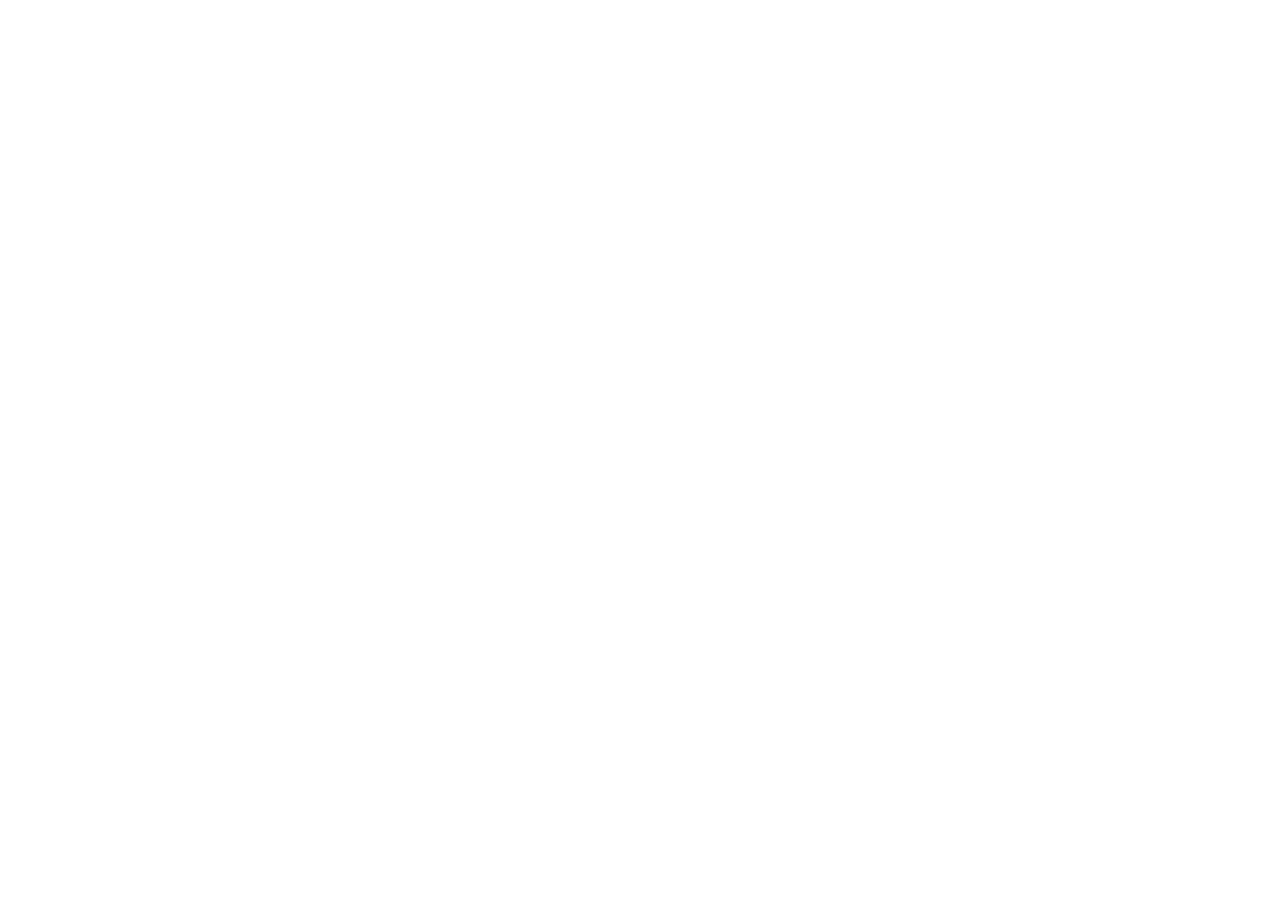
==== index.html @ 824dae37 "- update new site" ====
<!doctype html><html lang="en"><head><meta charset="UTF-8"><meta http-equiv="X-UA-Compatible" content="IE=edge"><meta name="viewport" content="width=device-width,initial-scale=1"><title>Hitesh Shingala</title><script defer="defer" src="/portfolio/static/js/main.892ee321.js"></script><link href="/portfolio/static/css/main.67452698.css" rel="stylesheet"></head><body><div id="root"></div></body></html>
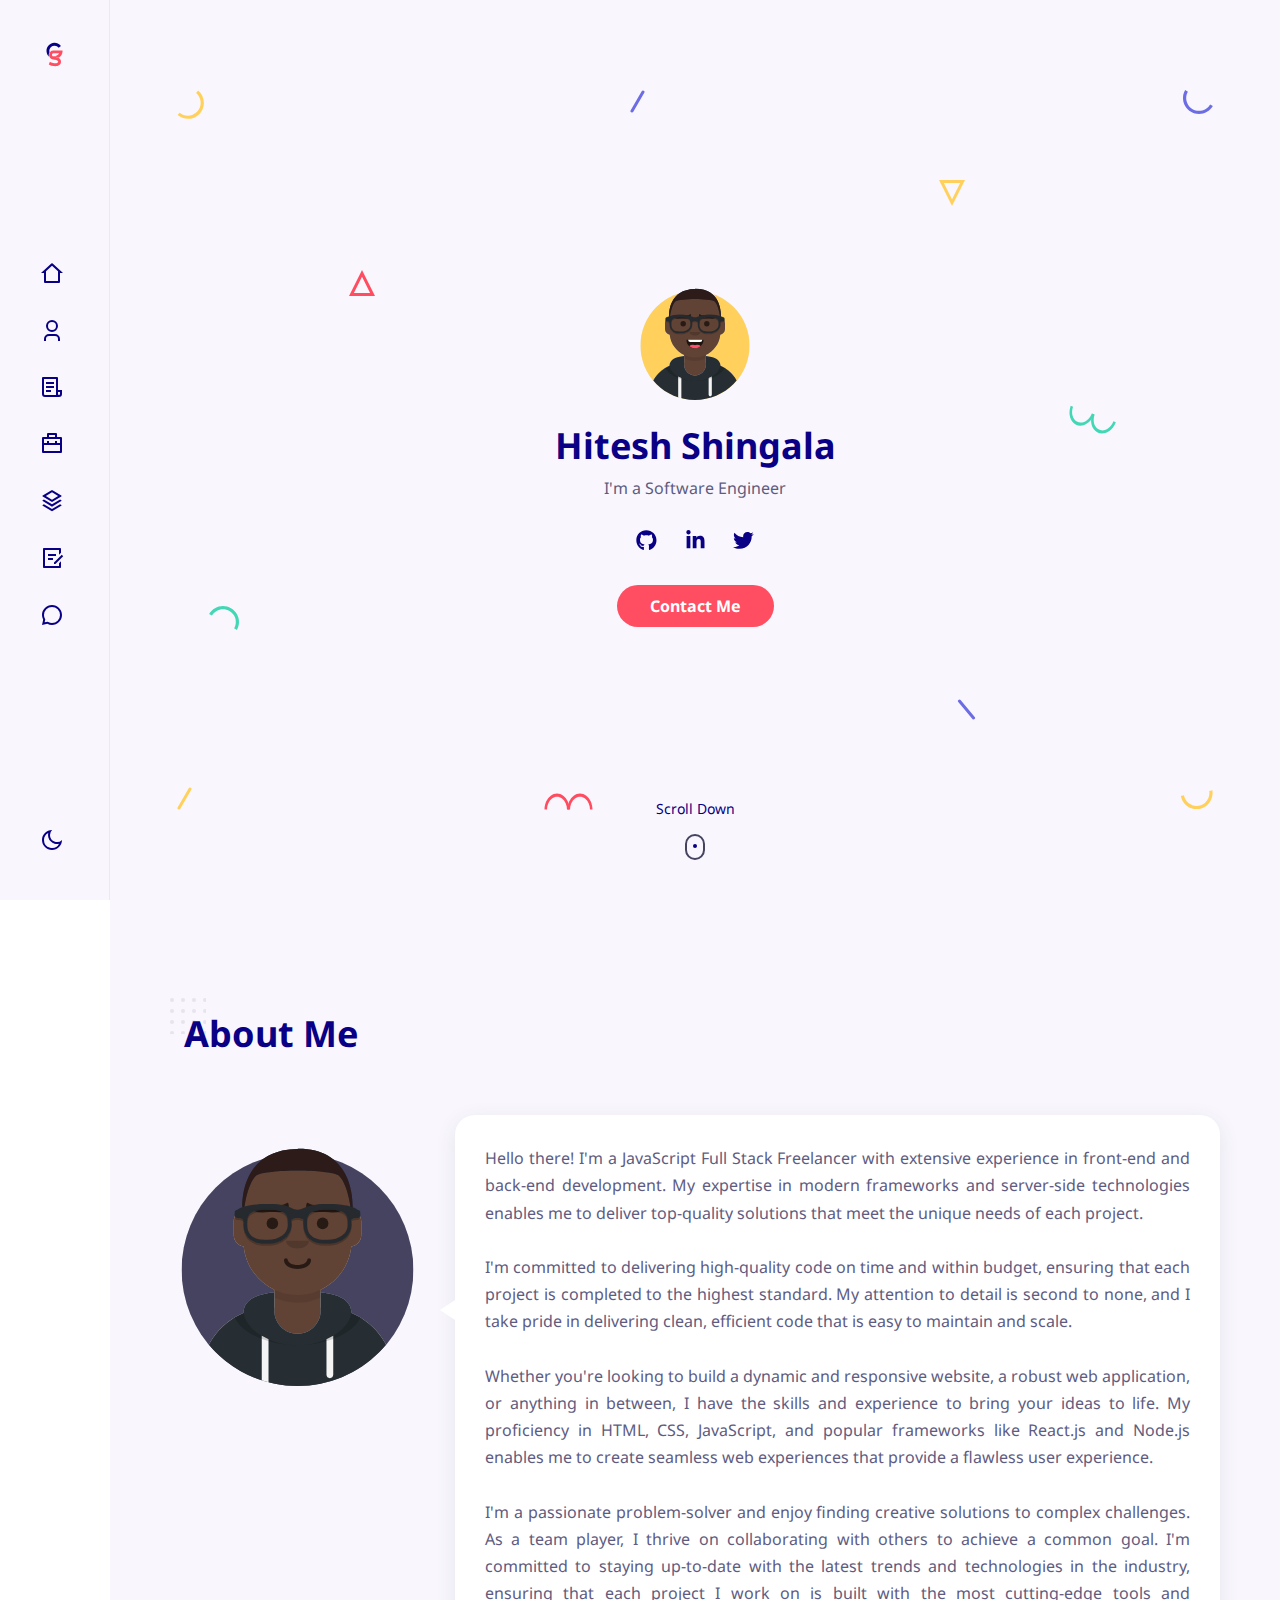
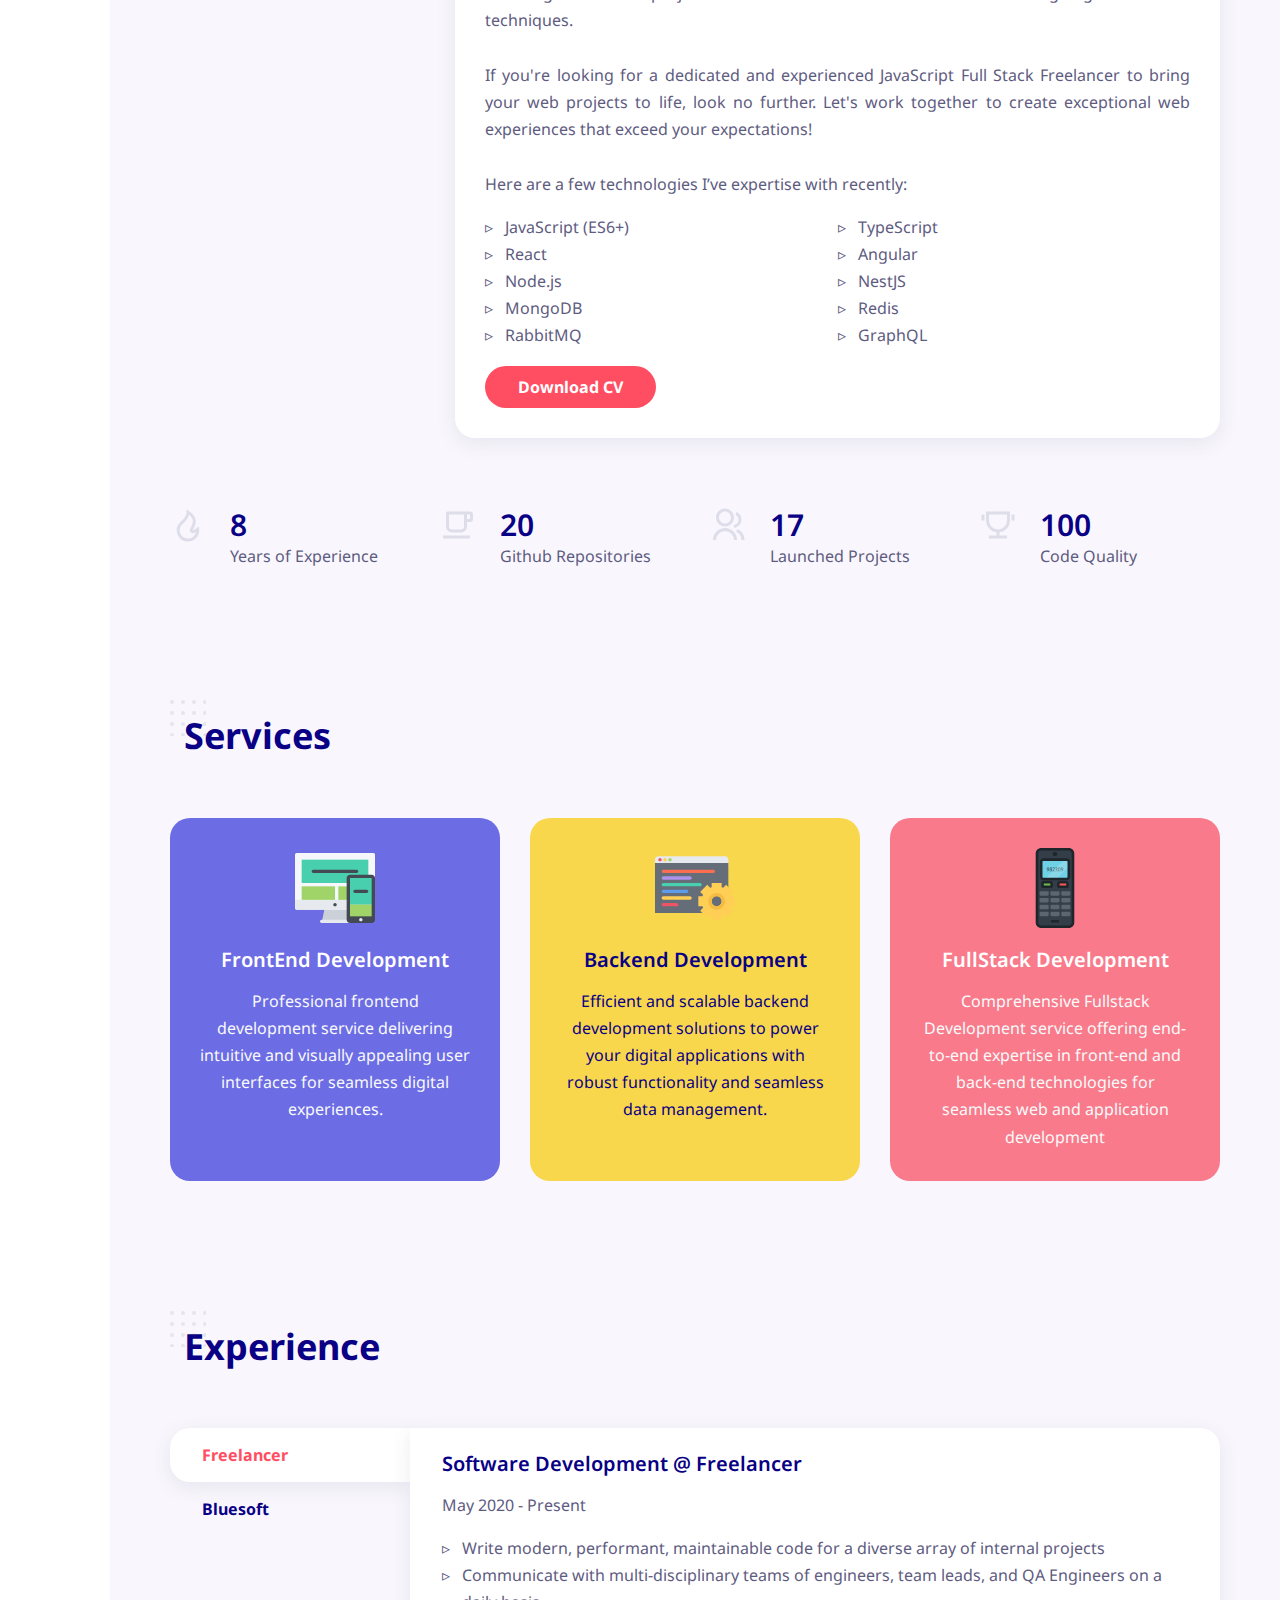
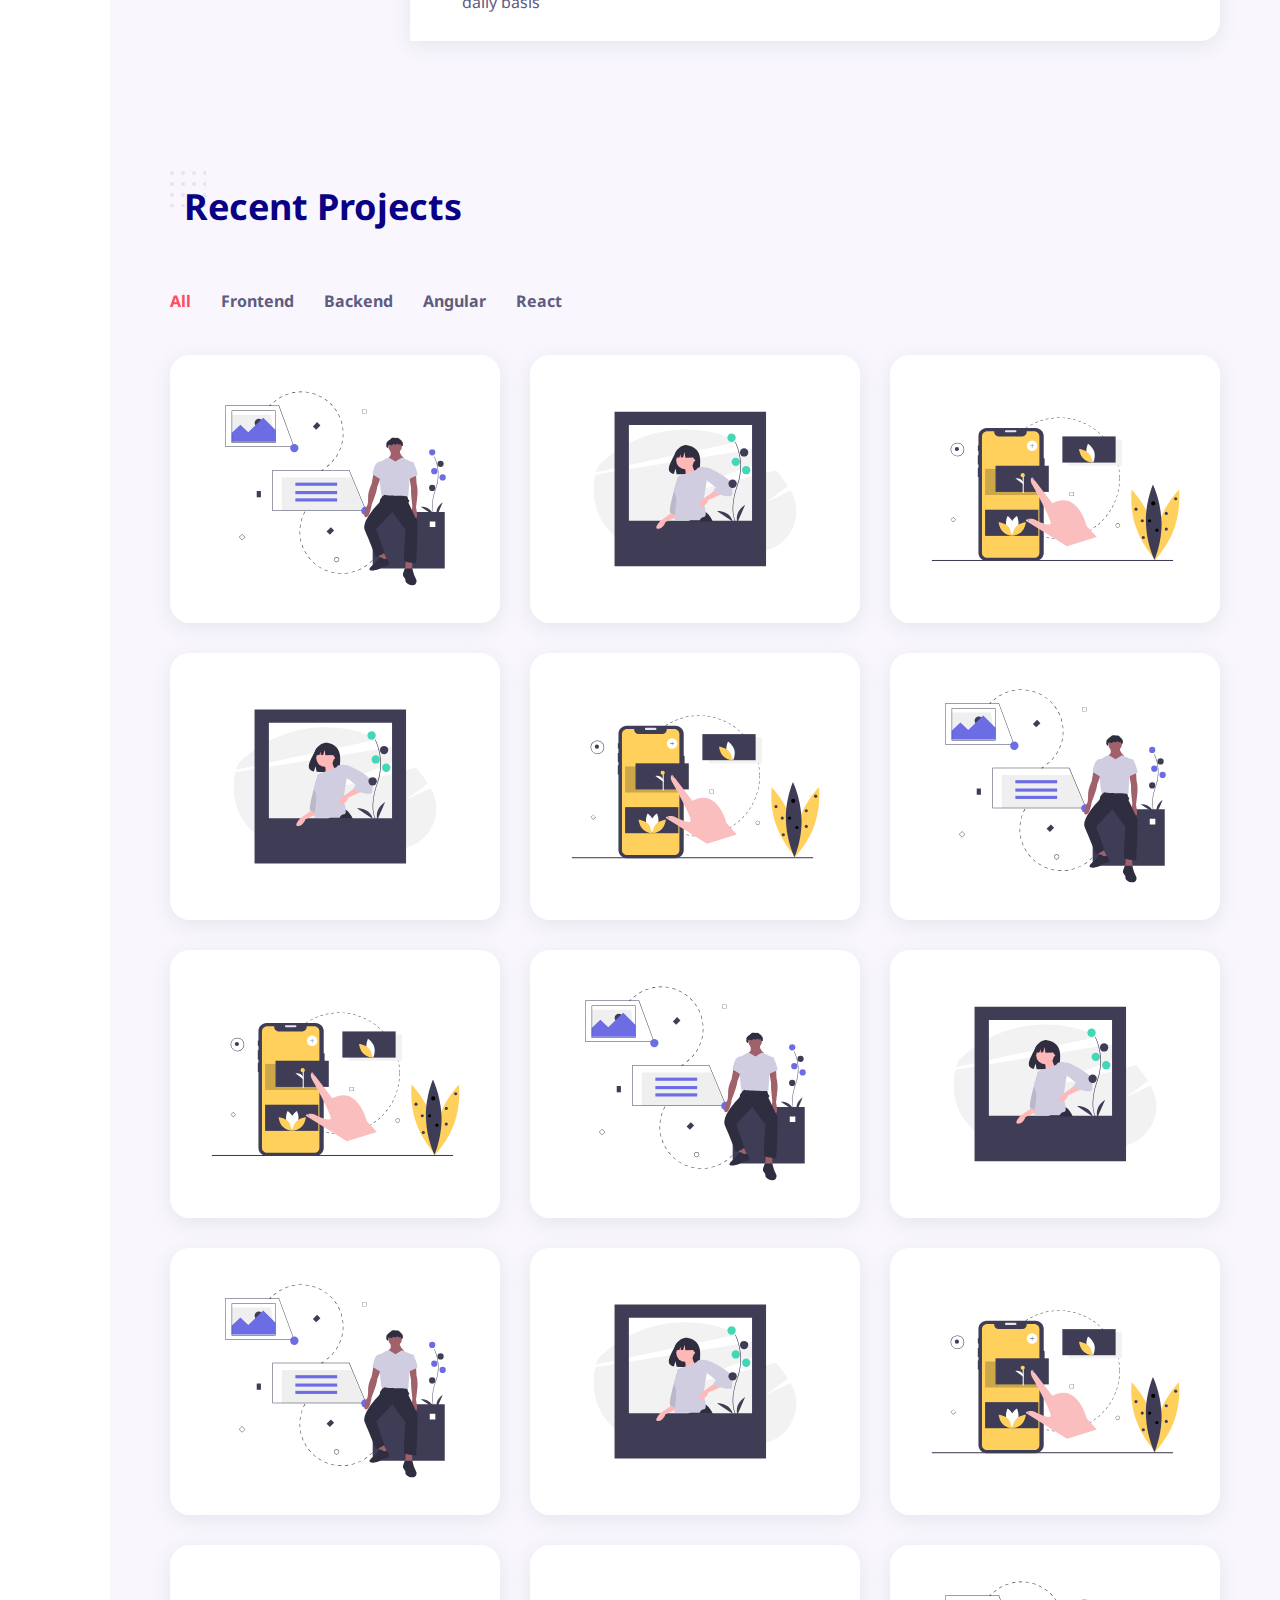
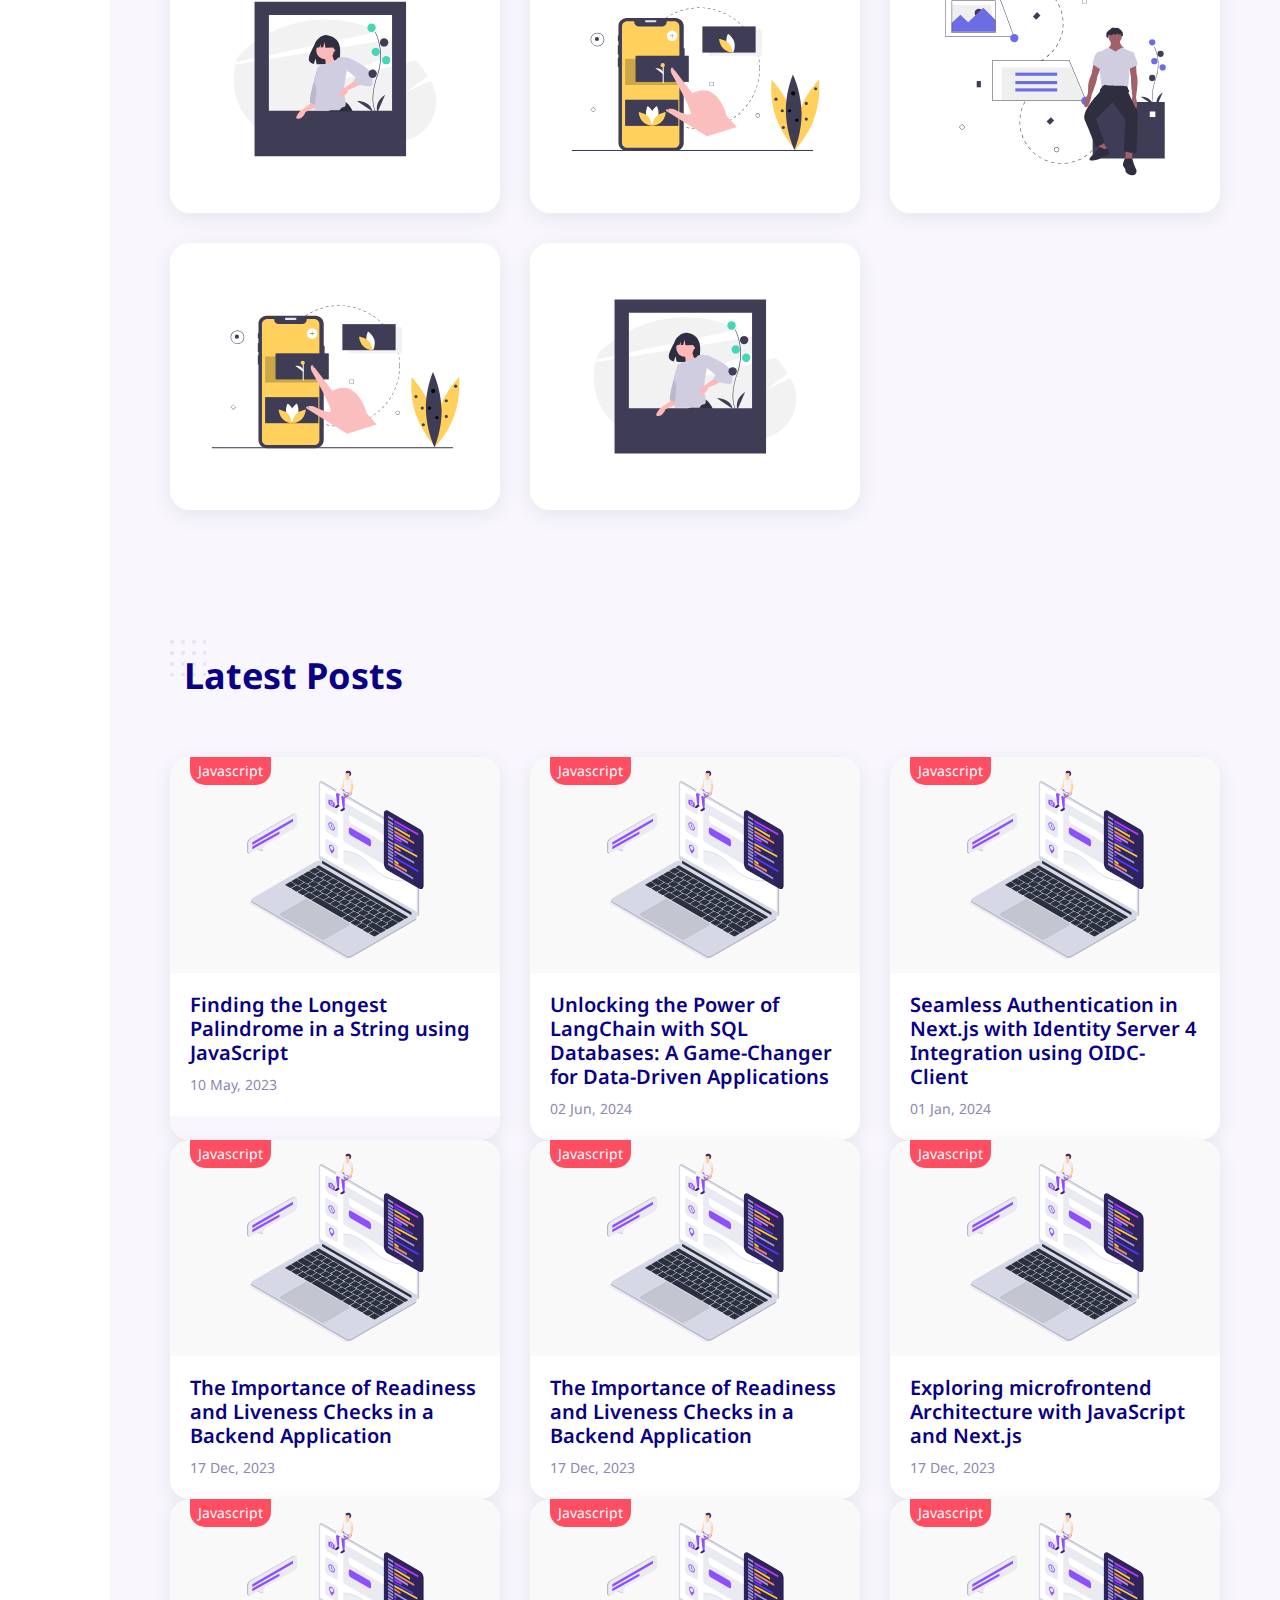
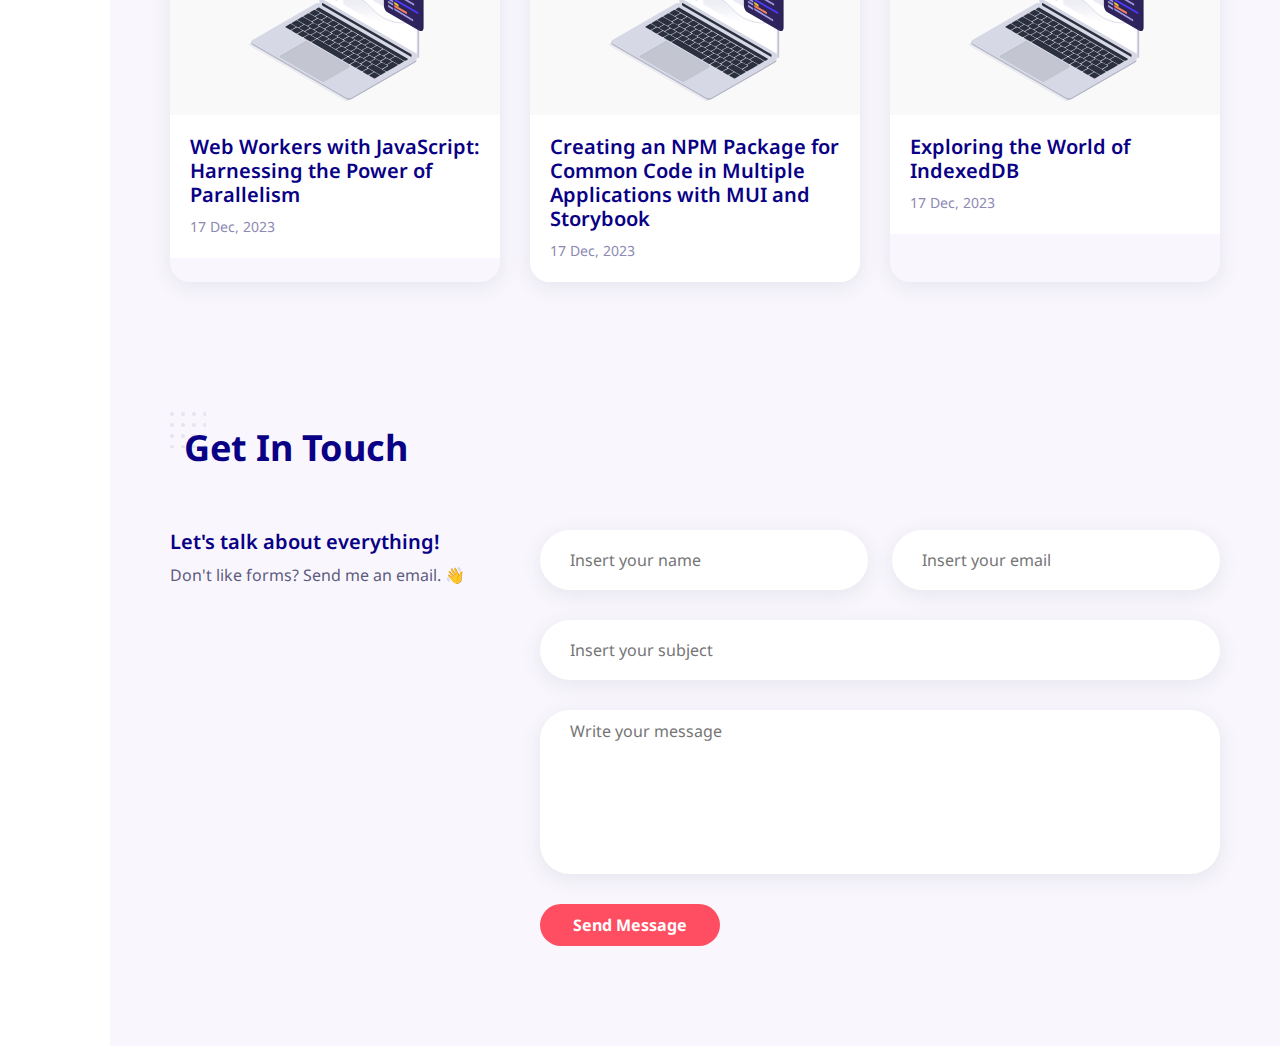
==== commit 4ca0a5ed: "add sitemap.xml and new SVG assets; update index.html for improved structure" ====
--- a/index.html
+++ b/index.html
@@ -1 +1 @@
-<!doctype html><html lang="en"><head><meta charset="UTF-8"><meta http-equiv="X-UA-Compatible" content="IE=edge"><meta name="viewport" content="width=device-width,initial-scale=1"><title>Hitesh Shingala</title><script defer="defer" src="/portfolio/static/js/main.892ee321.js"></script><link href="/portfolio/static/css/main.67452698.css" rel="stylesheet"></head><body><div id="root"></div></body></html>+<!doctype html><html lang="en"><head><meta charset="UTF-8"><meta http-equiv="X-UA-Compatible" content="IE=edge"><meta name="viewport" content="width=device-width,initial-scale=1"><title>Hitesh Shingala</title><script defer="defer" src="/static/js/main.b3c05857.js"></script><link href="/static/css/main.0a3047c3.css" rel="stylesheet"></head><body><div id="root"></div></body></html>--- a/static/css/main.0a3047c3.css
+++ b/static/css/main.0a3047c3.css
@@ -0,0 +1,2 @@
+@import url(https://fonts.googleapis.com/css2?family=Noto+Sans:wght@200;300;400;500;600;700;800;900&display=swap);:root{--first-color:#ff4d61;--title-color:#090085;--text-color:#5e5c7f;--body-color:#f9f7fd;--container-color:#fff;--border-color:rgba(0,0,0,.05);--body-font:"Noto Sans",san-serif;--h1-font-size:2.25rem;--h2-font-size:1.5rem;--h3-font-size:1.25rem;--normal-font-size:1rem;--small-font-size:0.875rem;--smaller-font-size:0.813rem;--font-medium:500;--font-semibold:600;--font-bold:700;--shadow:0px 5px 20px 0px rgba(69,67,96,.1);--border-radius:20px}[data-theme=dark]{--first-color:#ff4d61;--title-color:#a7aeb9;--text-color:#fff;--body-color:#202020;--container-color:#383838;--shadow:0px 5px 20px 0px rgba(0,0,0,.2);--border-color:rgba(167,174,185,.1)}@media screen and (max-width:1024px){:root{--h1-font-size:1.75rem;--h2-font-size:1.25rem;--h3-font-size:1rem;--normal-font-size:0.9rem;--small-font-size:0.813rem;--smaller-font-size:0.75rem}}*{box-sizing:border-box;margin:0;padding:0}html{scroll-behavior:smooth}body,button,input,textarea{font-family:Noto Sans,san-serif;font-family:var(--body-font);font-size:1rem;font-size:var(--normal-font-size)}body{line-height:1.7}main{background-color:#f9f7fd;background-color:var(--body-color);color:#5e5c7f;color:var(--text-color)}h1,h2,h3{color:#090085;color:var(--title-color);font-weight:600;font-weight:var(--font-semibold);line-height:1.2}ul{list-style:none}a{text-decoration:none}button{border:none;cursor:pointer;outline:none}img{height:auto;max-width:100%;vertical-align:middle}.container{margin:0 auto;max-width:1080px;padding-left:15px;padding-right:15px}.grid{display:grid}.section{padding-bottom:2rem;padding-top:7rem}.section__title{font-size:2.25rem;font-size:var(--h1-font-size);font-weight:700;font-weight:var(--font-bold);margin-bottom:3.75rem;margin-left:.875rem;position:relative}.section__title:before{background:url(/static/media/dots-bg.aa8289c51cd678b8cd47.svg)}.section__title:before,[data-theme=dark] .section__title:before{content:"";height:2.25rem;left:-.875rem;position:absolute;top:-.875rem;width:2.25rem}[data-theme=dark] .section__title:before{background:url(/static/media/dots-bg-dark.3a79e4a2778386f14af1.svg)}.btn{background-color:#ff4d61;background-color:var(--first-color);border:1px solid transparent;border-radius:1.875rem;box-shadow:0 0 1px transparent;color:#fff;display:inline-block;font-weight:700;font-weight:var(--font-bold);line-height:1;padding:.75rem 2rem}@-webkit-keyframes button-push{50%{-webkit-transform:scale(.8);transform:scale(.8)}to{-webkit-transform:scale(1);transform:scale(1)}}@keyframes button-push{50%{-webkit-transform:scale(.8);transform:scale(.8)}to{-webkit-transform:scale(1);transform:scale(1)}}.btn:hover{-webkit-animation:button-push .3s linear 1;animation:button-push .3s linear 1}.main{margin-left:110px}@media screen and (max-width:1024px){.main{margin-left:0}}aside{background-color:var(--body-color);border-right:1px solid var(--border-color);justify-content:space-between;left:0;min-height:100vh;padding:2.5rem;position:fixed;top:0;transition:.3s;width:110px;z-index:11}.nav__list,aside{display:flex;flex-direction:column}.nav__list{row-gap:1rem}.nav__link{color:var(--title-color);font-size:1.5rem;font-weight:var(--font-bold);transition:.3s}.nav__link:hover{color:#ffd15c}.footer__button{background-color:initial}.copyright{color:var(--title-color);font-size:var(--small-font-size);-webkit-transform:rotate(-180deg);transform:rotate(-180deg);-webkit-writing-mode:vertical-rl;writing-mode:vertical-rl}.nav__toggle{align-items:center;background-color:var(--body-color);border:2px solid var(--border-color);cursor:pointer;display:flex;font-size:1rem;height:40px;justify-content:center;left:1.875rem;position:fixed;top:1.25rem;transition:.3s;width:40px;z-index:1}[data-theme=dark] .nav__toggle{border:1px solid var(--title-color)}[data-theme=dark] .nav__toggle>svg{color:var(--title-color)}@media screen and (max-width:1024px){.aside{left:-110px}.nav__toggle{display:flex}.nav__toggle-open{left:140px}.show-menu{left:0}}.home{align-items:center;display:flex;justify-content:center;min-height:100vh;position:relative}.intro{max-width:540px;text-align:center;z-index:10}.home__img{margin-bottom:1.5rem}.home__name{font-size:var(--h1-font-size);font-weight:var(--font-bold);margin-bottom:.5rem}.home__socials{-webkit-column-gap:1.75rem;column-gap:1.75rem;display:flex;justify-content:center;margin:1.5rem 0}.home__social-link{color:var(--title-color);font-size:1.3rem;transition:.3s}.home__social-link:hover{color:#ffd15c}.scroll__down{bottom:2.5rem;left:0;position:absolute;width:100%}.home__scroll-name{color:var(--title-color);font-size:var(--small-font-size)}.mouse{border:2px solid #454360;border-radius:1rem;display:block;height:1.6rem;margin:.75rem auto auto;position:relative;width:1.25rem}@-webkit-keyframes ani-mouse{0%{top:29%}15%{top:50%}50%{top:50%}to{top:29%}}@keyframes ani-mouse{0%{top:29%}15%{top:50%}50%{top:50%}to{top:29%}}.wheel{-webkit-animation:ani-mouse 2s linear infinite;animation:ani-mouse 2s linear infinite;background-color:var(--title-color);border-radius:100%;height:.25rem;left:50%;top:.5rem;-webkit-transform:translateX(-50%);transform:translateX(-50%);width:.25rem}.shapes,.wheel{position:absolute}.shapes{height:100%;left:0;top:0;width:100%}.shape{position:absolute}.s1{left:2%;top:10%}.s2{left:18%;top:30%}.s3{bottom:30%;left:5%}.s4{bottom:10%;left:2%}.s5{left:44%;top:10%}.s6{bottom:10%;left:36%}.s7{right:25%;top:20%}.s8{bottom:20%;right:24%}.s9{right:2%;top:10%}.s10{right:11%;top:45%}.s11{bottom:10%;right:2%}.about__container{grid-template-columns:3fr 9fr}.about__container,.about__data{-webkit-column-gap:1.875rem;column-gap:1.875rem}.about__data{align-items:flex-start;background-color:var(--container-color);border-radius:var(--border-radius);box-shadow:var(--shadow);grid-template-columns:repeat(1,1fr);padding:1.875rem;position:relative}.about__data:before{border-bottom:10px solid transparent;border-right:15px solid var(--container-color);border-top:10px solid transparent;content:"";height:0;left:-.93rem;position:absolute;top:20%;width:0}.about__description{margin-bottom:1rem;text-align:justify}.about__list{display:grid;grid-template-columns:repeat(2,1fr);margin-bottom:1rem}.about__list li{padding-left:20px;position:relative}.about__list li:before{content:"▹";left:0;position:absolute}.about__skills{row-gap:1.25rem}.skills__titles{display:flex;justify-content:space-between;margin-bottom:1rem}.skills__name{font-size:var(--normal-font-size);font-weight:var(--font-medium)}.skills__number{line-height:1.2}.skills__bar,.skills__percentage{border-radius:.25rem;height:7px}.skills__bar{background-color:#f1f1f1}.skills__percentage{display:block}.development{background-color:#ffd15c;width:90%}.ui__design{background-color:#ff4c60;width:80%}.photography{background-color:#6c6cff;width:60%}.about__boxes{-webkit-column-gap:1.875rem;column-gap:1.875rem;grid-template-columns:repeat(4,1fr);margin-top:4.35rem}.about__box{-webkit-column-gap:1.5rem;column-gap:1.5rem;display:flex}.about__icon{color:#dedeea;font-size:var(--h1-font-size)}.about__title{font-size:1.875rem}@media screen and (max-width:1024px){.about__container{grid-template-columns:720px;justify-content:center;row-gap:1.875rem}.about__data:before{border-bottom:10px solid var(--container-color);border-left:10px solid transparent;border-right:10px solid transparent;left:49%;top:-20px}.about__img{justify-self:center}.about__box{align-items:center;flex-direction:column;row-gap:.5rem;text-align:center}}@media screen and (max-width:768px){.about__container{grid-template-columns:350px}.about__data:before{left:47%}.about__data{grid-template-columns:1fr;row-gap:1.875rem}.about__boxes{grid-template-columns:repeat(2,150px);justify-content:center;row-gap:1.5rem}}@media screen and (max-width:576px){.about__container{grid-template-columns:320px}}@media screen and (max-width:350px){.about__boxes,.about__container{grid-template-columns:1fr}.about__boxes{align-items:center}}.services__container{-webkit-column-gap:1.875rem;column-gap:1.875rem;grid-template-columns:repeat(3,1fr)}.services__card{background-color:var(--container-color);border-radius:var(--border-radius);padding:1.875rem;text-align:center;transition:all .3s ease-in-out}.services__card:hover{-webkit-transform:translateY(-10px);transform:translateY(-10px)}.services__card:first-child{background-color:#6c6ce5;box-shadow:0 5px 20px 0 rgb(108,108,229/50%)}.services__card:nth-child(2){background-color:#f9d74c;box-shadow:0 5px 20px 0 rgb(249,215,76/50%)}.services__card:nth-child(3){background-color:#f97b8b;box-shadow:0 5px 20px 0 rgb(249,123,139/50%)}.services__img{margin-bottom:1.25rem}.services__title{color:#fff;font-size:var(--h3-font-size);margin-bottom:1rem}.services__description{color:#f8f9fa}.services__card:nth-child(2) .services__description,.services__card:nth-child(2) .services__title{color:var(--title-color)}[data-theme=dark] .services__card:nth-child(2) .services__description,[data-theme=dark] .services__card:nth-child(2) .services__title{color:var(--body-color)}@media screen and (max-width:1024px){.services__container{grid-template-columns:repeat(2,330px);justify-content:center;row-gap:1.875rem}}@media screen and (max-width:768px){.services__container{grid-template-columns:310px;justify-content:center;row-gap:1.875rem}}@media screen and (max-width:350px){.services__container{grid-template-columns:1fr}}.tabs{display:flex;height:100%;position:relative}.tab__list{width:15rem}.tab__panel{background-color:var(--container-color);border-radius:var(--border-radius);box-shadow:var(--shadow);display:none;flex:1 1;padding:1.5rem 2rem}.tab__panel.is-active{display:block}.tab__panel-list li{padding-left:20px;position:relative}.tab__panel-list li:before{content:"▹";left:0;position:absolute}.button{background:none;color:var(--title-color);cursor:pointer;display:inline-block;font-family:inherit;font-size:var(--normal-font-size);font-weight:var(--font-bold);padding:1rem 2rem;text-align:left;width:100%}.tab:first-child .button{border-top-left-radius:var(--border-radius)}.tab:last-child .button{border-bottom-left-radius:var(--border-radius)}.button:focus,.button:hover{color:var(--first-color);outline:0}.tab.is-active .button{background-color:var(--container-color);border-bottom-left-radius:var(--border-radius);border-top-left-radius:var(--border-radius);box-shadow:var(--shadow);color:var(--first-color)}.tab__panel:first-of-type.is-active,.tab__panel:last-child.is-active{border-bottom-left-radius:0;border-top-left-radius:0}@media screen and (max-width:768px){.resume__container{margin:0 auto;max-width:350px}.tabs{flex-wrap:wrap}.tab__list{margin-bottom:1.25rem;width:100vw}.tab__panel:first-of-type.is-active,.tab__panel:last-child.is-active{border-bottom-left-radius:var(--border-radius);border-top-left-radius:var(--border-radius)}.tab.is-active .button{border-bottom-right-radius:var(--border-radius);border-top-right-radius:var(--border-radius)}}.tab__panel-title{color:var(--title-color);font-size:var(--h3-font-size);margin-bottom:1rem}[data-theme=dark] .tab__panel-title{color:#fff}.tab__panel-subtitle{font-size:var(--normal-font-size);margin-bottom:1rem}[data-theme=dark] .tab__panel-subtitle{color:#f8f9fa}.portfolio__filters{align-items:center;-webkit-column-gap:1.875rem;column-gap:1.875rem;display:flex;flex-wrap:wrap;margin-bottom:2.5rem}.portfolio__item{cursor:pointer;font-weight:var(--font-bold);transition:.3s}.portfolio__item-active,.portfolio__item:hover{color:var(--first-color)}.portfolio__container{gap:1.875rem;grid-template-columns:repeat(3,1fr)}.portfolio__card{border-radius:var(--border-radius);box-shadow:var(--shadow);overflow:hidden;position:relative}.portfolio__mask{background-color:#6c6ce5;height:100%;left:0;opacity:0;position:absolute;top:0;transition:.3s;width:100%}.portfolio__card:hover .portfolio__mask{opacity:.9}.portfolio__category{background-color:var(--first-color);border-bottom-left-radius:.98rem;border-bottom-right-radius:.98rem;color:#fff;display:inline-block;font-size:var(--small-font-size);left:1.5rem;padding:.19rem .625rem;position:absolute;top:0;-webkit-transform:translateY(-40px);transform:translateY(-40px);transition:.3s}.portfolio__title{margin:0 0 .98rem;padding:0 1.25rem;top:3.75rem;-webkit-transform:translateY(30px);transform:translateY(30px)}.portfolio__button,.portfolio__title{color:#fff;font-size:var(--h3-font-size);opacity:0;position:absolute;transition:.3s}.portfolio__button{left:1.5rem}.portfolio__button,.portfolio__github-button{background-color:#ffd15c;border-radius:50%;bottom:1.5rem;cursor:pointer;display:block;height:40px;line-height:42px;text-align:center;width:40px}.portfolio__github-button{color:#fff;font-size:var(--h3-font-size);left:4.5rem;opacity:0;position:absolute;transition:.3s}.portfolio__card:hover .portfolio__button,.portfolio__card:hover .portfolio__github-button{opacity:1}.portfolio__card:hover .portfolio__category,.portfolio__card:hover .portfolio__title{opacity:1;-webkit-transform:translateY(0);transform:translateY(0)}@media screen and (max-width:1024px){.portfolio__container,.portfolio__filters{justify-content:center}.portfolio__container{grid-template-columns:repeat(2,330px);row-gap:1.875rem}}@media screen and (max-width:768px){.portfolio__container{grid-template-columns:310px;justify-content:center;row-gap:1.875rem}.portfolio__filters{row-gap:.25rem}}@media screen and (max-width:350px){.portfolio__container{grid-template-columns:1fr}}.testimonial__container{margin:auto;max-width:700px}.testimonial__item{padding:0 1.25rem 1.25rem;text-align:center}.thumb{height:5.6rem;margin:0 auto;width:5.6rem}.testimonial__title{margin-top:.75rem}.subtitle{color:#8b88b1;font:var(--small-font-size)}.comment{background-color:var(--container-color);border-radius:var(--border-radius);box-shadow:var(--shadow);margin-bottom:3rem;margin-top:1.5rem;padding:1.875rem;position:relative}.comment:before{border-bottom:10px solid var(--container-color);border-left:10px solid transparent;border-right:10px solid transparent;content:"";height:0;left:49.5%;position:absolute;top:-.625rem;-webkit-transform:translateX(-7.5px);transform:translateX(-7.5px);width:0}.swiper-pagination-bullet{background-color:var(--first-color)!important;height:.375rem!important;opacity:1!important;width:.5rem!important}.swiper-pagination-horizontal.swiper-pagination-bullets .swiper-pagination-bullet{margin:0 .2rem!important}.swiper-pagination-bullet-active{border-radius:.5rem!important;height:.375rem!important;width:1.2rem!important}@font-face{font-family:swiper-icons;font-style:normal;font-weight:400;src:url("data:application/font-woff;charset=utf-8;base64, [base64]//wADZ2x5ZgAAAywAAADMAAAD2MHtryVoZWFkAAABbAAAADAAAAA2E2+eoWhoZWEAAAGcAAAAHwAAACQC9gDzaG10eAAAAigAAAAZAAAArgJkABFsb2NhAAAC0AAAAFoAAABaFQAUGG1heHAAAAG8AAAAHwAAACAAcABAbmFtZQAAA/gAAAE5AAACXvFdBwlwb3N0AAAFNAAAAGIAAACE5s74hXjaY2BkYGAAYpf5Hu/j+W2+MnAzMYDAzaX6QjD6/4//Bxj5GA8AuRwMYGkAPywL13jaY2BkYGA88P8Agx4j+/8fQDYfA1AEBWgDAIB2BOoAeNpjYGRgYNBh4GdgYgABEMnIABJzYNADCQAACWgAsQB42mNgYfzCOIGBlYGB0YcxjYGBwR1Kf2WQZGhhYGBiYGVmgAFGBiQQkOaawtDAoMBQxXjg/wEGPcYDDA4wNUA2CCgwsAAAO4EL6gAAeNpj2M0gyAACqxgGNWBkZ2D4/wMA+xkDdgAAAHjaY2BgYGaAYBkGRgYQiAHyGMF8FgYHIM3DwMHABGQrMOgyWDLEM1T9/w8UBfEMgLzE////P/5//f/V/xv+r4eaAAeMbAxwIUYmIMHEgKYAYjUcsDAwsLKxc3BycfPw8jEQA/[base64]/uznmfPFBNODM2K7MTQ45YEAZqGP81AmGGcF3iPqOop0r1SPTaTbVkfUe4HXj97wYE+yNwWYxwWu4v1ugWHgo3S1XdZEVqWM7ET0cfnLGxWfkgR42o2PvWrDMBSFj/IHLaF0zKjRgdiVMwScNRAoWUoH78Y2icB/yIY09An6AH2Bdu/UB+yxopYshQiEvnvu0dURgDt8QeC8PDw7Fpji3fEA4z/PEJ6YOB5hKh4dj3EvXhxPqH/SKUY3rJ7srZ4FZnh1PMAtPhwP6fl2PMJMPDgeQ4rY8YT6Gzao0eAEA409DuggmTnFnOcSCiEiLMgxCiTI6Cq5DZUd3Qmp10vO0LaLTd2cjN4fOumlc7lUYbSQcZFkutRG7g6JKZKy0RmdLY680CDnEJ+UMkpFFe1RN7nxdVpXrC4aTtnaurOnYercZg2YVmLN/d/gczfEimrE/fs/bOuq29Zmn8tloORaXgZgGa78yO9/cnXm2BpaGvq25Dv9S4E9+5SIc9PqupJKhYFSSl47+Qcr1mYNAAAAeNptw0cKwkAAAMDZJA8Q7OUJvkLsPfZ6zFVERPy8qHh2YER+3i/BP83vIBLLySsoKimrqKqpa2hp6+jq6RsYGhmbmJqZSy0sraxtbO3sHRydnEMU4uR6yx7JJXveP7WrDycAAAAAAAH//wACeNpjYGRgYOABYhkgZgJCZgZNBkYGLQZtIJsFLMYAAAw3ALgAeNolizEKgDAQBCchRbC2sFER0YD6qVQiBCv/H9ezGI6Z5XBAw8CBK/m5iQQVauVbXLnOrMZv2oLdKFa8Pjuru2hJzGabmOSLzNMzvutpB3N42mNgZGBg4GKQYzBhYMxJLMlj4GBgAYow/P/PAJJhLM6sSoWKfWCAAwDAjgbRAAB42mNgYGBkAIIbCZo5IPrmUn0hGA0AO8EFTQAA")}:root{--swiper-theme-color:#007aff}.swiper{list-style:none;margin-left:auto;margin-right:auto;overflow:hidden;padding:0;position:relative;z-index:1}.swiper-vertical>.swiper-wrapper{flex-direction:column}.swiper-wrapper{box-sizing:initial;display:flex;height:100%;position:relative;transition-property:-webkit-transform;transition-property:transform;transition-property:transform,-webkit-transform;width:100%;z-index:1}.swiper-android .swiper-slide,.swiper-wrapper{-webkit-transform:translateZ(0);transform:translateZ(0)}.swiper-pointer-events{touch-action:pan-y}.swiper-pointer-events.swiper-vertical{touch-action:pan-x}.swiper-slide{flex-shrink:0;height:100%;position:relative;transition-property:-webkit-transform;transition-property:transform;transition-property:transform,-webkit-transform;width:100%}.swiper-slide-invisible-blank{visibility:hidden}.swiper-autoheight,.swiper-autoheight .swiper-slide{height:auto}.swiper-autoheight .swiper-wrapper{align-items:flex-start;transition-property:height,-webkit-transform;transition-property:transform,height;transition-property:transform,height,-webkit-transform}.swiper-backface-hidden .swiper-slide{-webkit-backface-visibility:hidden;backface-visibility:hidden;-webkit-transform:translateZ(0);transform:translateZ(0)}.swiper-3d,.swiper-3d.swiper-css-mode .swiper-wrapper{-webkit-perspective:1200px;perspective:1200px}.swiper-3d .swiper-cube-shadow,.swiper-3d .swiper-slide,.swiper-3d .swiper-slide-shadow,.swiper-3d .swiper-slide-shadow-bottom,.swiper-3d .swiper-slide-shadow-left,.swiper-3d .swiper-slide-shadow-right,.swiper-3d .swiper-slide-shadow-top,.swiper-3d .swiper-wrapper{-webkit-transform-style:preserve-3d;transform-style:preserve-3d}.swiper-3d .swiper-slide-shadow,.swiper-3d .swiper-slide-shadow-bottom,.swiper-3d .swiper-slide-shadow-left,.swiper-3d .swiper-slide-shadow-right,.swiper-3d .swiper-slide-shadow-top{height:100%;left:0;pointer-events:none;position:absolute;top:0;width:100%;z-index:10}.swiper-3d .swiper-slide-shadow{background:rgba(0,0,0,.15)}.swiper-3d .swiper-slide-shadow-left{background-image:linear-gradient(270deg,rgba(0,0,0,.5),transparent)}.swiper-3d .swiper-slide-shadow-right{background-image:linear-gradient(90deg,rgba(0,0,0,.5),transparent)}.swiper-3d .swiper-slide-shadow-top{background-image:linear-gradient(0deg,rgba(0,0,0,.5),transparent)}.swiper-3d .swiper-slide-shadow-bottom{background-image:linear-gradient(180deg,rgba(0,0,0,.5),transparent)}.swiper-css-mode>.swiper-wrapper{-ms-overflow-style:none;overflow:auto;scrollbar-width:none}.swiper-css-mode>.swiper-wrapper::-webkit-scrollbar{display:none}.swiper-css-mode>.swiper-wrapper>.swiper-slide{scroll-snap-align:start start}.swiper-horizontal.swiper-css-mode>.swiper-wrapper{scroll-snap-type:x mandatory}.swiper-vertical.swiper-css-mode>.swiper-wrapper{scroll-snap-type:y mandatory}.swiper-centered>.swiper-wrapper:before{content:"";flex-shrink:0;order:9999}.swiper-centered.swiper-horizontal>.swiper-wrapper>.swiper-slide:first-child{-webkit-margin-start:var(--swiper-centered-offset-before);margin-inline-start:var(--swiper-centered-offset-before)}.swiper-centered.swiper-horizontal>.swiper-wrapper:before{height:100%;min-height:1px;width:var(--swiper-centered-offset-after)}.swiper-centered.swiper-vertical>.swiper-wrapper>.swiper-slide:first-child{-webkit-margin-before:var(--swiper-centered-offset-before);margin-block-start:var(--swiper-centered-offset-before)}.swiper-centered.swiper-vertical>.swiper-wrapper:before{height:var(--swiper-centered-offset-after);min-width:1px;width:100%}.swiper-centered>.swiper-wrapper>.swiper-slide{scroll-snap-align:center center}.swiper-pagination{position:absolute;text-align:center;-webkit-transform:translateZ(0);transform:translateZ(0);transition:opacity .3s;z-index:10}.swiper-pagination.swiper-pagination-hidden{opacity:0}.swiper-pagination-disabled>.swiper-pagination,.swiper-pagination.swiper-pagination-disabled{display:none!important}.swiper-horizontal>.swiper-pagination-bullets,.swiper-pagination-bullets.swiper-pagination-horizontal,.swiper-pagination-custom,.swiper-pagination-fraction{bottom:10px;left:0;width:100%}.swiper-pagination-bullets-dynamic{font-size:0;overflow:hidden}.swiper-pagination-bullets-dynamic .swiper-pagination-bullet{position:relative;-webkit-transform:scale(.33);transform:scale(.33)}.swiper-pagination-bullets-dynamic .swiper-pagination-bullet-active,.swiper-pagination-bullets-dynamic .swiper-pagination-bullet-active-main{-webkit-transform:scale(1);transform:scale(1)}.swiper-pagination-bullets-dynamic .swiper-pagination-bullet-active-prev{-webkit-transform:scale(.66);transform:scale(.66)}.swiper-pagination-bullets-dynamic .swiper-pagination-bullet-active-prev-prev{-webkit-transform:scale(.33);transform:scale(.33)}.swiper-pagination-bullets-dynamic .swiper-pagination-bullet-active-next{-webkit-transform:scale(.66);transform:scale(.66)}.swiper-pagination-bullets-dynamic .swiper-pagination-bullet-active-next-next{-webkit-transform:scale(.33);transform:scale(.33)}.swiper-pagination-bullet{background:#000;background:var(--swiper-pagination-bullet-inactive-color,#000);border-radius:50%;display:inline-block;height:8px;height:var(--swiper-pagination-bullet-height,var(--swiper-pagination-bullet-size,8px));opacity:.2;opacity:var(--swiper-pagination-bullet-inactive-opacity,.2);width:8px;width:var(--swiper-pagination-bullet-width,var(--swiper-pagination-bullet-size,8px))}button.swiper-pagination-bullet{-webkit-appearance:none;appearance:none;border:none;box-shadow:none;margin:0;padding:0}.swiper-pagination-clickable .swiper-pagination-bullet{cursor:pointer}.swiper-pagination-bullet:only-child{display:none!important}.swiper-pagination-bullet-active{background:var(--swiper-theme-color);background:var(--swiper-pagination-color,var(--swiper-theme-color));opacity:1;opacity:var(--swiper-pagination-bullet-opacity,1)}.swiper-pagination-vertical.swiper-pagination-bullets,.swiper-vertical>.swiper-pagination-bullets{right:10px;top:50%;-webkit-transform:translate3d(0,-50%,0);transform:translate3d(0,-50%,0)}.swiper-pagination-vertical.swiper-pagination-bullets .swiper-pagination-bullet,.swiper-vertical>.swiper-pagination-bullets .swiper-pagination-bullet{display:block;margin:6px 0;margin:var(--swiper-pagination-bullet-vertical-gap,6px) 0}.swiper-pagination-vertical.swiper-pagination-bullets.swiper-pagination-bullets-dynamic,.swiper-vertical>.swiper-pagination-bullets.swiper-pagination-bullets-dynamic{top:50%;-webkit-transform:translateY(-50%);transform:translateY(-50%);width:8px}.swiper-pagination-vertical.swiper-pagination-bullets.swiper-pagination-bullets-dynamic .swiper-pagination-bullet,.swiper-vertical>.swiper-pagination-bullets.swiper-pagination-bullets-dynamic .swiper-pagination-bullet{display:inline-block;transition:transform .2s,top .2s}.swiper-horizontal>.swiper-pagination-bullets .swiper-pagination-bullet,.swiper-pagination-horizontal.swiper-pagination-bullets .swiper-pagination-bullet{margin:0 4px;margin:0 var(--swiper-pagination-bullet-horizontal-gap,4px)}.swiper-horizontal>.swiper-pagination-bullets.swiper-pagination-bullets-dynamic,.swiper-pagination-horizontal.swiper-pagination-bullets.swiper-pagination-bullets-dynamic{left:50%;-webkit-transform:translateX(-50%);transform:translateX(-50%);white-space:nowrap}.swiper-horizontal>.swiper-pagination-bullets.swiper-pagination-bullets-dynamic .swiper-pagination-bullet,.swiper-pagination-horizontal.swiper-pagination-bullets.swiper-pagination-bullets-dynamic .swiper-pagination-bullet{transition:transform .2s,left .2s}.swiper-horizontal.swiper-rtl>.swiper-pagination-bullets-dynamic .swiper-pagination-bullet{transition:transform .2s,right .2s}.swiper-pagination-progressbar{background:rgba(0,0,0,.25);position:absolute}.swiper-pagination-progressbar .swiper-pagination-progressbar-fill{background:var(--swiper-theme-color);background:var(--swiper-pagination-color,var(--swiper-theme-color));height:100%;left:0;position:absolute;top:0;-webkit-transform:scale(0);transform:scale(0);-webkit-transform-origin:left top;transform-origin:left top;width:100%}.swiper-rtl .swiper-pagination-progressbar .swiper-pagination-progressbar-fill{-webkit-transform-origin:right top;transform-origin:right top}.swiper-horizontal>.swiper-pagination-progressbar,.swiper-pagination-progressbar.swiper-pagination-horizontal,.swiper-pagination-progressbar.swiper-pagination-vertical.swiper-pagination-progressbar-opposite,.swiper-vertical>.swiper-pagination-progressbar.swiper-pagination-progressbar-opposite{height:4px;left:0;top:0;width:100%}.swiper-horizontal>.swiper-pagination-progressbar.swiper-pagination-progressbar-opposite,.swiper-pagination-progressbar.swiper-pagination-horizontal.swiper-pagination-progressbar-opposite,.swiper-pagination-progressbar.swiper-pagination-vertical,.swiper-vertical>.swiper-pagination-progressbar{height:100%;left:0;top:0;width:4px}.swiper-pagination-lock{display:none}.blog__container{-webkit-column-gap:1.875rem;column-gap:1.875rem;grid-template-columns:repeat(3,1fr)}.blog__card{border-radius:var(--border-radius);box-shadow:var(--shadow);overflow:hidden}.blog__thumb{overflow:hidden;position:relative}.blog__img{-webkit-transform:scale(1);transform:scale(1);transition:.3s}.blog__thumb:hover .blog__img{-webkit-transform:scale(1.1);transform:scale(1.1)}.blog__category{background-color:var(--first-color);border-bottom-left-radius:.9375rem;border-bottom-right-radius:.9375rem;color:#fff;display:inline-block;font-size:var(--small-font-size);left:1.25rem;padding:.125rem .5rem;position:absolute;top:0;transition:.3s;z-index:1}.blog__details{background-color:var(--container-color);padding:1.25rem}.blog__title{font-size:var(--h3-font-size);margin-bottom:.5rem}.blog__meta{color:#8b88b1;-webkit-column-gap:.6rem;column-gap:.6rem;display:flex;font-size:var(--small-font-size)}.blog__dot{font-weight:var(--font-bold)}@media screen and (max-width:1024px){.blog__container{gap:1.875rem;grid-template-columns:repeat(2,330px);justify-content:center}}@media screen and (max-width:768px){.blog__container{grid-template-columns:310px}}@media screen and (max-width:350px){.blog__container{grid-template-columns:1fr}}.contact.section{padding-bottom:6.25rem}.contact__container{-webkit-column-gap:1.875rem;column-gap:1.875rem;grid-template-columns:4fr 8fr}.contact__title{font-size:var(--h3-font-size);margin-bottom:.5rem}.contact__form-group{grid-column-gap:1.5rem;-webkit-column-gap:1.5rem;column-gap:1.5rem;display:grid;grid-template-columns:repeat(2,1fr)}.contact__form-div{height:3.75rem;margin-bottom:1.875rem;position:relative}.contact__form-input{background-color:var(--container-color);border:none;border-radius:1.875rem;box-shadow:var(--shadow);color:var(--text-color);height:100%;left:0;outline:none;padding:.625rem 1.875rem;position:absolute;top:0;width:100%;z-index:1}.contact__form-area{height:10.25rem}.contact__form-area textarea{resize:none}@media screen and (max-width:1024px){.contact__container{gap:1.875rem;grid-template-columns:300px 360px;justify-content:center}.contact__form-group{grid-template-columns:1fr}}@media screen and (max-width:768px){.contact__container{grid-template-columns:310px;row-gap:1.875rem}.contact__info{text-align:center}}@media screen and (max-width:350px){.contact__container{grid-template-columns:1fr}}:root{--toastify-color-light:#fff;--toastify-color-dark:#121212;--toastify-color-info:#3498db;--toastify-color-success:#07bc0c;--toastify-color-warning:#f1c40f;--toastify-color-error:#e74c3c;--toastify-color-transparent:hsla(0,0%,100%,.7);--toastify-icon-color-info:var(--toastify-color-info);--toastify-icon-color-success:var(--toastify-color-success);--toastify-icon-color-warning:var(--toastify-color-warning);--toastify-icon-color-error:var(--toastify-color-error);--toastify-toast-width:320px;--toastify-toast-background:#fff;--toastify-toast-min-height:64px;--toastify-toast-max-height:800px;--toastify-font-family:sans-serif;--toastify-z-index:9999;--toastify-text-color-light:#757575;--toastify-text-color-dark:#fff;--toastify-text-color-info:#fff;--toastify-text-color-success:#fff;--toastify-text-color-warning:#fff;--toastify-text-color-error:#fff;--toastify-spinner-color:#616161;--toastify-spinner-color-empty-area:#e0e0e0;--toastify-color-progress-light:linear-gradient(90deg,#4cd964,#5ac8fa,#007aff,#34aadc,#5856d6,#ff2d55);--toastify-color-progress-dark:#bb86fc;--toastify-color-progress-info:var(--toastify-color-info);--toastify-color-progress-success:var(--toastify-color-success);--toastify-color-progress-warning:var(--toastify-color-warning);--toastify-color-progress-error:var(--toastify-color-error)}.Toastify__toast-container{box-sizing:border-box;color:#fff;padding:4px;position:fixed;-webkit-transform:translate3d(0,0,9999 px);-webkit-transform:translate3d(0,0,var(--toastify-z-index) px);width:320px;width:var(--toastify-toast-width);z-index:9999;z-index:var(--toastify-z-index)}.Toastify__toast-container--top-left{left:1em;top:1em}.Toastify__toast-container--top-center{left:50%;top:1em;-webkit-transform:translateX(-50%);transform:translateX(-50%)}.Toastify__toast-container--top-right{right:1em;top:1em}.Toastify__toast-container--bottom-left{bottom:1em;left:1em}.Toastify__toast-container--bottom-center{bottom:1em;left:50%;-webkit-transform:translateX(-50%);transform:translateX(-50%)}.Toastify__toast-container--bottom-right{bottom:1em;right:1em}@media only screen and (max-width:480px){.Toastify__toast-container{left:0;margin:0;padding:0;width:100vw}.Toastify__toast-container--top-center,.Toastify__toast-container--top-left,.Toastify__toast-container--top-right{top:0;-webkit-transform:translateX(0);transform:translateX(0)}.Toastify__toast-container--bottom-center,.Toastify__toast-container--bottom-left,.Toastify__toast-container--bottom-right{bottom:0;-webkit-transform:translateX(0);transform:translateX(0)}.Toastify__toast-container--rtl{left:auto;right:0}}.Toastify__toast{border-radius:4px;box-shadow:0 1px 10px 0 rgba(0,0,0,.1),0 2px 15px 0 rgba(0,0,0,.05);box-sizing:border-box;cursor:pointer;direction:ltr;display:flex;font-family:sans-serif;font-family:var(--toastify-font-family);justify-content:space-between;margin-bottom:1rem;max-height:800px;max-height:var(--toastify-toast-max-height);min-height:64px;min-height:var(--toastify-toast-min-height);overflow:hidden;padding:8px;position:relative}.Toastify__toast--rtl{direction:rtl}.Toastify__toast-body{align-items:center;display:flex;flex:1 1 auto;margin:auto 0;padding:6px}.Toastify__toast-body>div:last-child{flex:1 1}.Toastify__toast-icon{-webkit-margin-end:10px;display:flex;flex-shrink:0;margin-inline-end:10px;width:20px}.Toastify--animate{-webkit-animation-duration:.7s;animation-duration:.7s;-webkit-animation-fill-mode:both;animation-fill-mode:both}.Toastify--animate-icon{-webkit-animation-duration:.3s;animation-duration:.3s;-webkit-animation-fill-mode:both;animation-fill-mode:both}@media only screen and (max-width:480px){.Toastify__toast{border-radius:0;margin-bottom:0}}.Toastify__toast-theme--dark{background:#121212;background:var(--toastify-color-dark);color:#fff;color:var(--toastify-text-color-dark)}.Toastify__toast-theme--colored.Toastify__toast--default,.Toastify__toast-theme--light{background:#fff;background:var(--toastify-color-light);color:#757575;color:var(--toastify-text-color-light)}.Toastify__toast-theme--colored.Toastify__toast--info{background:#3498db;background:var(--toastify-color-info);color:#fff;color:var(--toastify-text-color-info)}.Toastify__toast-theme--colored.Toastify__toast--success{background:#07bc0c;background:var(--toastify-color-success);color:#fff;color:var(--toastify-text-color-success)}.Toastify__toast-theme--colored.Toastify__toast--warning{background:#f1c40f;background:var(--toastify-color-warning);color:#fff;color:var(--toastify-text-color-warning)}.Toastify__toast-theme--colored.Toastify__toast--error{background:#e74c3c;background:var(--toastify-color-error);color:#fff;color:var(--toastify-text-color-error)}.Toastify__progress-bar-theme--light{background:linear-gradient(90deg,#4cd964,#5ac8fa,#007aff,#34aadc,#5856d6,#ff2d55);background:var(--toastify-color-progress-light)}.Toastify__progress-bar-theme--dark{background:#bb86fc;background:var(--toastify-color-progress-dark)}.Toastify__progress-bar--info{background:#3498db;background:var(--toastify-color-progress-info)}.Toastify__progress-bar--success{background:#07bc0c;background:var(--toastify-color-progress-success)}.Toastify__progress-bar--warning{background:#f1c40f;background:var(--toastify-color-progress-warning)}.Toastify__progress-bar--error{background:#e74c3c;background:var(--toastify-color-progress-error)}.Toastify__progress-bar-theme--colored.Toastify__progress-bar--error,.Toastify__progress-bar-theme--colored.Toastify__progress-bar--info,.Toastify__progress-bar-theme--colored.Toastify__progress-bar--success,.Toastify__progress-bar-theme--colored.Toastify__progress-bar--warning{background:hsla(0,0%,100%,.7);background:var(--toastify-color-transparent)}.Toastify__close-button{align-self:flex-start;background:transparent;border:none;color:#fff;cursor:pointer;opacity:.7;outline:none;padding:0;transition:.3s ease}.Toastify__close-button--light{color:#000;opacity:.3}.Toastify__close-button>svg{fill:currentColor;height:16px;width:14px}.Toastify__close-button:focus,.Toastify__close-button:hover{opacity:1}@-webkit-keyframes Toastify__trackProgress{0%{-webkit-transform:scaleX(1);transform:scaleX(1)}to{-webkit-transform:scaleX(0);transform:scaleX(0)}}@keyframes Toastify__trackProgress{0%{-webkit-transform:scaleX(1);transform:scaleX(1)}to{-webkit-transform:scaleX(0);transform:scaleX(0)}}.Toastify__progress-bar{bottom:0;height:5px;left:0;opacity:.7;position:absolute;-webkit-transform-origin:left;transform-origin:left;width:100%;z-index:9999;z-index:var(--toastify-z-index)}.Toastify__progress-bar--animated{-webkit-animation:Toastify__trackProgress linear 1 forwards;animation:Toastify__trackProgress linear 1 forwards}.Toastify__progress-bar--controlled{transition:-webkit-transform .2s;transition:transform .2s;transition:transform .2s,-webkit-transform .2s}.Toastify__progress-bar--rtl{left:auto;right:0;-webkit-transform-origin:right;transform-origin:right}.Toastify__spinner{-webkit-animation:Toastify__spin .65s linear infinite;animation:Toastify__spin .65s linear infinite;border:2px solid #e0e0e0;border-color:var(--toastify-spinner-color-empty-area);border-radius:100%;border-right-color:#616161;border-right-color:var(--toastify-spinner-color);box-sizing:border-box;height:20px;width:20px}@-webkit-keyframes Toastify__bounceInRight{0%,60%,75%,90%,to{-webkit-animation-timing-function:cubic-bezier(.215,.61,.355,1);animation-timing-function:cubic-bezier(.215,.61,.355,1)}0%{opacity:0;-webkit-transform:translate3d(3000px,0,0);transform:translate3d(3000px,0,0)}60%{opacity:1;-webkit-transform:translate3d(-25px,0,0);transform:translate3d(-25px,0,0)}75%{-webkit-transform:translate3d(10px,0,0);transform:translate3d(10px,0,0)}90%{-webkit-transform:translate3d(-5px,0,0);transform:translate3d(-5px,0,0)}to{-webkit-transform:none;transform:none}}@keyframes Toastify__bounceInRight{0%,60%,75%,90%,to{-webkit-animation-timing-function:cubic-bezier(.215,.61,.355,1);animation-timing-function:cubic-bezier(.215,.61,.355,1)}0%{opacity:0;-webkit-transform:translate3d(3000px,0,0);transform:translate3d(3000px,0,0)}60%{opacity:1;-webkit-transform:translate3d(-25px,0,0);transform:translate3d(-25px,0,0)}75%{-webkit-transform:translate3d(10px,0,0);transform:translate3d(10px,0,0)}90%{-webkit-transform:translate3d(-5px,0,0);transform:translate3d(-5px,0,0)}to{-webkit-transform:none;transform:none}}@-webkit-keyframes Toastify__bounceOutRight{20%{opacity:1;-webkit-transform:translate3d(-20px,0,0);transform:translate3d(-20px,0,0)}to{opacity:0;-webkit-transform:translate3d(2000px,0,0);transform:translate3d(2000px,0,0)}}@keyframes Toastify__bounceOutRight{20%{opacity:1;-webkit-transform:translate3d(-20px,0,0);transform:translate3d(-20px,0,0)}to{opacity:0;-webkit-transform:translate3d(2000px,0,0);transform:translate3d(2000px,0,0)}}@-webkit-keyframes Toastify__bounceInLeft{0%,60%,75%,90%,to{-webkit-animation-timing-function:cubic-bezier(.215,.61,.355,1);animation-timing-function:cubic-bezier(.215,.61,.355,1)}0%{opacity:0;-webkit-transform:translate3d(-3000px,0,0);transform:translate3d(-3000px,0,0)}60%{opacity:1;-webkit-transform:translate3d(25px,0,0);transform:translate3d(25px,0,0)}75%{-webkit-transform:translate3d(-10px,0,0);transform:translate3d(-10px,0,0)}90%{-webkit-transform:translate3d(5px,0,0);transform:translate3d(5px,0,0)}to{-webkit-transform:none;transform:none}}@keyframes Toastify__bounceInLeft{0%,60%,75%,90%,to{-webkit-animation-timing-function:cubic-bezier(.215,.61,.355,1);animation-timing-function:cubic-bezier(.215,.61,.355,1)}0%{opacity:0;-webkit-transform:translate3d(-3000px,0,0);transform:translate3d(-3000px,0,0)}60%{opacity:1;-webkit-transform:translate3d(25px,0,0);transform:translate3d(25px,0,0)}75%{-webkit-transform:translate3d(-10px,0,0);transform:translate3d(-10px,0,0)}90%{-webkit-transform:translate3d(5px,0,0);transform:translate3d(5px,0,0)}to{-webkit-transform:none;transform:none}}@-webkit-keyframes Toastify__bounceOutLeft{20%{opacity:1;-webkit-transform:translate3d(20px,0,0);transform:translate3d(20px,0,0)}to{opacity:0;-webkit-transform:translate3d(-2000px,0,0);transform:translate3d(-2000px,0,0)}}@keyframes Toastify__bounceOutLeft{20%{opacity:1;-webkit-transform:translate3d(20px,0,0);transform:translate3d(20px,0,0)}to{opacity:0;-webkit-transform:translate3d(-2000px,0,0);transform:translate3d(-2000px,0,0)}}@-webkit-keyframes Toastify__bounceInUp{0%,60%,75%,90%,to{-webkit-animation-timing-function:cubic-bezier(.215,.61,.355,1);animation-timing-function:cubic-bezier(.215,.61,.355,1)}0%{opacity:0;-webkit-transform:translate3d(0,3000px,0);transform:translate3d(0,3000px,0)}60%{opacity:1;-webkit-transform:translate3d(0,-20px,0);transform:translate3d(0,-20px,0)}75%{-webkit-transform:translate3d(0,10px,0);transform:translate3d(0,10px,0)}90%{-webkit-transform:translate3d(0,-5px,0);transform:translate3d(0,-5px,0)}to{-webkit-transform:translateZ(0);transform:translateZ(0)}}@keyframes Toastify__bounceInUp{0%,60%,75%,90%,to{-webkit-animation-timing-function:cubic-bezier(.215,.61,.355,1);animation-timing-function:cubic-bezier(.215,.61,.355,1)}0%{opacity:0;-webkit-transform:translate3d(0,3000px,0);transform:translate3d(0,3000px,0)}60%{opacity:1;-webkit-transform:translate3d(0,-20px,0);transform:translate3d(0,-20px,0)}75%{-webkit-transform:translate3d(0,10px,0);transform:translate3d(0,10px,0)}90%{-webkit-transform:translate3d(0,-5px,0);transform:translate3d(0,-5px,0)}to{-webkit-transform:translateZ(0);transform:translateZ(0)}}@-webkit-keyframes Toastify__bounceOutUp{20%{-webkit-transform:translate3d(0,-10px,0);transform:translate3d(0,-10px,0)}40%,45%{opacity:1;-webkit-transform:translate3d(0,20px,0);transform:translate3d(0,20px,0)}to{opacity:0;-webkit-transform:translate3d(0,-2000px,0);transform:translate3d(0,-2000px,0)}}@keyframes Toastify__bounceOutUp{20%{-webkit-transform:translate3d(0,-10px,0);transform:translate3d(0,-10px,0)}40%,45%{opacity:1;-webkit-transform:translate3d(0,20px,0);transform:translate3d(0,20px,0)}to{opacity:0;-webkit-transform:translate3d(0,-2000px,0);transform:translate3d(0,-2000px,0)}}@-webkit-keyframes Toastify__bounceInDown{0%,60%,75%,90%,to{-webkit-animation-timing-function:cubic-bezier(.215,.61,.355,1);animation-timing-function:cubic-bezier(.215,.61,.355,1)}0%{opacity:0;-webkit-transform:translate3d(0,-3000px,0);transform:translate3d(0,-3000px,0)}60%{opacity:1;-webkit-transform:translate3d(0,25px,0);transform:translate3d(0,25px,0)}75%{-webkit-transform:translate3d(0,-10px,0);transform:translate3d(0,-10px,0)}90%{-webkit-transform:translate3d(0,5px,0);transform:translate3d(0,5px,0)}to{-webkit-transform:none;transform:none}}@keyframes Toastify__bounceInDown{0%,60%,75%,90%,to{-webkit-animation-timing-function:cubic-bezier(.215,.61,.355,1);animation-timing-function:cubic-bezier(.215,.61,.355,1)}0%{opacity:0;-webkit-transform:translate3d(0,-3000px,0);transform:translate3d(0,-3000px,0)}60%{opacity:1;-webkit-transform:translate3d(0,25px,0);transform:translate3d(0,25px,0)}75%{-webkit-transform:translate3d(0,-10px,0);transform:translate3d(0,-10px,0)}90%{-webkit-transform:translate3d(0,5px,0);transform:translate3d(0,5px,0)}to{-webkit-transform:none;transform:none}}@-webkit-keyframes Toastify__bounceOutDown{20%{-webkit-transform:translate3d(0,10px,0);transform:translate3d(0,10px,0)}40%,45%{opacity:1;-webkit-transform:translate3d(0,-20px,0);transform:translate3d(0,-20px,0)}to{opacity:0;-webkit-transform:translate3d(0,2000px,0);transform:translate3d(0,2000px,0)}}@keyframes Toastify__bounceOutDown{20%{-webkit-transform:translate3d(0,10px,0);transform:translate3d(0,10px,0)}40%,45%{opacity:1;-webkit-transform:translate3d(0,-20px,0);transform:translate3d(0,-20px,0)}to{opacity:0;-webkit-transform:translate3d(0,2000px,0);transform:translate3d(0,2000px,0)}}.Toastify__bounce-enter--bottom-left,.Toastify__bounce-enter--top-left{-webkit-animation-name:Toastify__bounceInLeft;animation-name:Toastify__bounceInLeft}.Toastify__bounce-enter--bottom-right,.Toastify__bounce-enter--top-right{-webkit-animation-name:Toastify__bounceInRight;animation-name:Toastify__bounceInRight}.Toastify__bounce-enter--top-center{-webkit-animation-name:Toastify__bounceInDown;animation-name:Toastify__bounceInDown}.Toastify__bounce-enter--bottom-center{-webkit-animation-name:Toastify__bounceInUp;animation-name:Toastify__bounceInUp}.Toastify__bounce-exit--bottom-left,.Toastify__bounce-exit--top-left{-webkit-animation-name:Toastify__bounceOutLeft;animation-name:Toastify__bounceOutLeft}.Toastify__bounce-exit--bottom-right,.Toastify__bounce-exit--top-right{-webkit-animation-name:Toastify__bounceOutRight;animation-name:Toastify__bounceOutRight}.Toastify__bounce-exit--top-center{-webkit-animation-name:Toastify__bounceOutUp;animation-name:Toastify__bounceOutUp}.Toastify__bounce-exit--bottom-center{-webkit-animation-name:Toastify__bounceOutDown;animation-name:Toastify__bounceOutDown}@-webkit-keyframes Toastify__zoomIn{0%{opacity:0;-webkit-transform:scale3d(.3,.3,.3);transform:scale3d(.3,.3,.3)}50%{opacity:1}}@keyframes Toastify__zoomIn{0%{opacity:0;-webkit-transform:scale3d(.3,.3,.3);transform:scale3d(.3,.3,.3)}50%{opacity:1}}@-webkit-keyframes Toastify__zoomOut{0%{opacity:1}50%{opacity:0;-webkit-transform:scale3d(.3,.3,.3);transform:scale3d(.3,.3,.3)}to{opacity:0}}@keyframes Toastify__zoomOut{0%{opacity:1}50%{opacity:0;-webkit-transform:scale3d(.3,.3,.3);transform:scale3d(.3,.3,.3)}to{opacity:0}}.Toastify__zoom-enter{-webkit-animation-name:Toastify__zoomIn;animation-name:Toastify__zoomIn}.Toastify__zoom-exit{-webkit-animation-name:Toastify__zoomOut;animation-name:Toastify__zoomOut}@-webkit-keyframes Toastify__flipIn{0%{-webkit-animation-timing-function:ease-in;animation-timing-function:ease-in;opacity:0;-webkit-transform:perspective(400px) rotateX(90deg);transform:perspective(400px) rotateX(90deg)}40%{-webkit-animation-timing-function:ease-in;animation-timing-function:ease-in;-webkit-transform:perspective(400px) rotateX(-20deg);transform:perspective(400px) rotateX(-20deg)}60%{opacity:1;-webkit-transform:perspective(400px) rotateX(10deg);transform:perspective(400px) rotateX(10deg)}80%{-webkit-transform:perspective(400px) rotateX(-5deg);transform:perspective(400px) rotateX(-5deg)}to{-webkit-transform:perspective(400px);transform:perspective(400px)}}@keyframes Toastify__flipIn{0%{-webkit-animation-timing-function:ease-in;animation-timing-function:ease-in;opacity:0;-webkit-transform:perspective(400px) rotateX(90deg);transform:perspective(400px) rotateX(90deg)}40%{-webkit-animation-timing-function:ease-in;animation-timing-function:ease-in;-webkit-transform:perspective(400px) rotateX(-20deg);transform:perspective(400px) rotateX(-20deg)}60%{opacity:1;-webkit-transform:perspective(400px) rotateX(10deg);transform:perspective(400px) rotateX(10deg)}80%{-webkit-transform:perspective(400px) rotateX(-5deg);transform:perspective(400px) rotateX(-5deg)}to{-webkit-transform:perspective(400px);transform:perspective(400px)}}@-webkit-keyframes Toastify__flipOut{0%{-webkit-transform:perspective(400px);transform:perspective(400px)}30%{opacity:1;-webkit-transform:perspective(400px) rotateX(-20deg);transform:perspective(400px) rotateX(-20deg)}to{opacity:0;-webkit-transform:perspective(400px) rotateX(90deg);transform:perspective(400px) rotateX(90deg)}}@keyframes Toastify__flipOut{0%{-webkit-transform:perspective(400px);transform:perspective(400px)}30%{opacity:1;-webkit-transform:perspective(400px) rotateX(-20deg);transform:perspective(400px) rotateX(-20deg)}to{opacity:0;-webkit-transform:perspective(400px) rotateX(90deg);transform:perspective(400px) rotateX(90deg)}}.Toastify__flip-enter{-webkit-animation-name:Toastify__flipIn;animation-name:Toastify__flipIn}.Toastify__flip-exit{-webkit-animation-name:Toastify__flipOut;animation-name:Toastify__flipOut}@-webkit-keyframes Toastify__slideInRight{0%{-webkit-transform:translate3d(110%,0,0);transform:translate3d(110%,0,0);visibility:visible}to{-webkit-transform:translateZ(0);transform:translateZ(0)}}@keyframes Toastify__slideInRight{0%{-webkit-transform:translate3d(110%,0,0);transform:translate3d(110%,0,0);visibility:visible}to{-webkit-transform:translateZ(0);transform:translateZ(0)}}@-webkit-keyframes Toastify__slideInLeft{0%{-webkit-transform:translate3d(-110%,0,0);transform:translate3d(-110%,0,0);visibility:visible}to{-webkit-transform:translateZ(0);transform:translateZ(0)}}@keyframes Toastify__slideInLeft{0%{-webkit-transform:translate3d(-110%,0,0);transform:translate3d(-110%,0,0);visibility:visible}to{-webkit-transform:translateZ(0);transform:translateZ(0)}}@-webkit-keyframes Toastify__slideInUp{0%{-webkit-transform:translate3d(0,110%,0);transform:translate3d(0,110%,0);visibility:visible}to{-webkit-transform:translateZ(0);transform:translateZ(0)}}@keyframes Toastify__slideInUp{0%{-webkit-transform:translate3d(0,110%,0);transform:translate3d(0,110%,0);visibility:visible}to{-webkit-transform:translateZ(0);transform:translateZ(0)}}@-webkit-keyframes Toastify__slideInDown{0%{-webkit-transform:translate3d(0,-110%,0);transform:translate3d(0,-110%,0);visibility:visible}to{-webkit-transform:translateZ(0);transform:translateZ(0)}}@keyframes Toastify__slideInDown{0%{-webkit-transform:translate3d(0,-110%,0);transform:translate3d(0,-110%,0);visibility:visible}to{-webkit-transform:translateZ(0);transform:translateZ(0)}}@-webkit-keyframes Toastify__slideOutRight{0%{-webkit-transform:translateZ(0);transform:translateZ(0)}to{-webkit-transform:translate3d(110%,0,0);transform:translate3d(110%,0,0);visibility:hidden}}@keyframes Toastify__slideOutRight{0%{-webkit-transform:translateZ(0);transform:translateZ(0)}to{-webkit-transform:translate3d(110%,0,0);transform:translate3d(110%,0,0);visibility:hidden}}@-webkit-keyframes Toastify__slideOutLeft{0%{-webkit-transform:translateZ(0);transform:translateZ(0)}to{-webkit-transform:translate3d(-110%,0,0);transform:translate3d(-110%,0,0);visibility:hidden}}@keyframes Toastify__slideOutLeft{0%{-webkit-transform:translateZ(0);transform:translateZ(0)}to{-webkit-transform:translate3d(-110%,0,0);transform:translate3d(-110%,0,0);visibility:hidden}}@-webkit-keyframes Toastify__slideOutDown{0%{-webkit-transform:translateZ(0);transform:translateZ(0)}to{-webkit-transform:translate3d(0,500px,0);transform:translate3d(0,500px,0);visibility:hidden}}@keyframes Toastify__slideOutDown{0%{-webkit-transform:translateZ(0);transform:translateZ(0)}to{-webkit-transform:translate3d(0,500px,0);transform:translate3d(0,500px,0);visibility:hidden}}@-webkit-keyframes Toastify__slideOutUp{0%{-webkit-transform:translateZ(0);transform:translateZ(0)}to{-webkit-transform:translate3d(0,-500px,0);transform:translate3d(0,-500px,0);visibility:hidden}}@keyframes Toastify__slideOutUp{0%{-webkit-transform:translateZ(0);transform:translateZ(0)}to{-webkit-transform:translate3d(0,-500px,0);transform:translate3d(0,-500px,0);visibility:hidden}}.Toastify__slide-enter--bottom-left,.Toastify__slide-enter--top-left{-webkit-animation-name:Toastify__slideInLeft;animation-name:Toastify__slideInLeft}.Toastify__slide-enter--bottom-right,.Toastify__slide-enter--top-right{-webkit-animation-name:Toastify__slideInRight;animation-name:Toastify__slideInRight}.Toastify__slide-enter--top-center{-webkit-animation-name:Toastify__slideInDown;animation-name:Toastify__slideInDown}.Toastify__slide-enter--bottom-center{-webkit-animation-name:Toastify__slideInUp;animation-name:Toastify__slideInUp}.Toastify__slide-exit--bottom-left,.Toastify__slide-exit--top-left{-webkit-animation-name:Toastify__slideOutLeft;animation-name:Toastify__slideOutLeft}.Toastify__slide-exit--bottom-right,.Toastify__slide-exit--top-right{-webkit-animation-name:Toastify__slideOutRight;animation-name:Toastify__slideOutRight}.Toastify__slide-exit--top-center{-webkit-animation-name:Toastify__slideOutUp;animation-name:Toastify__slideOutUp}.Toastify__slide-exit--bottom-center{-webkit-animation-name:Toastify__slideOutDown;animation-name:Toastify__slideOutDown}@-webkit-keyframes Toastify__spin{0%{-webkit-transform:rotate(0deg);transform:rotate(0deg)}to{-webkit-transform:rotate(1turn);transform:rotate(1turn)}}@keyframes Toastify__spin{0%{-webkit-transform:rotate(0deg);transform:rotate(0deg)}to{-webkit-transform:rotate(1turn);transform:rotate(1turn)}}
+/*# sourceMappingURL=main.0a3047c3.css.map*/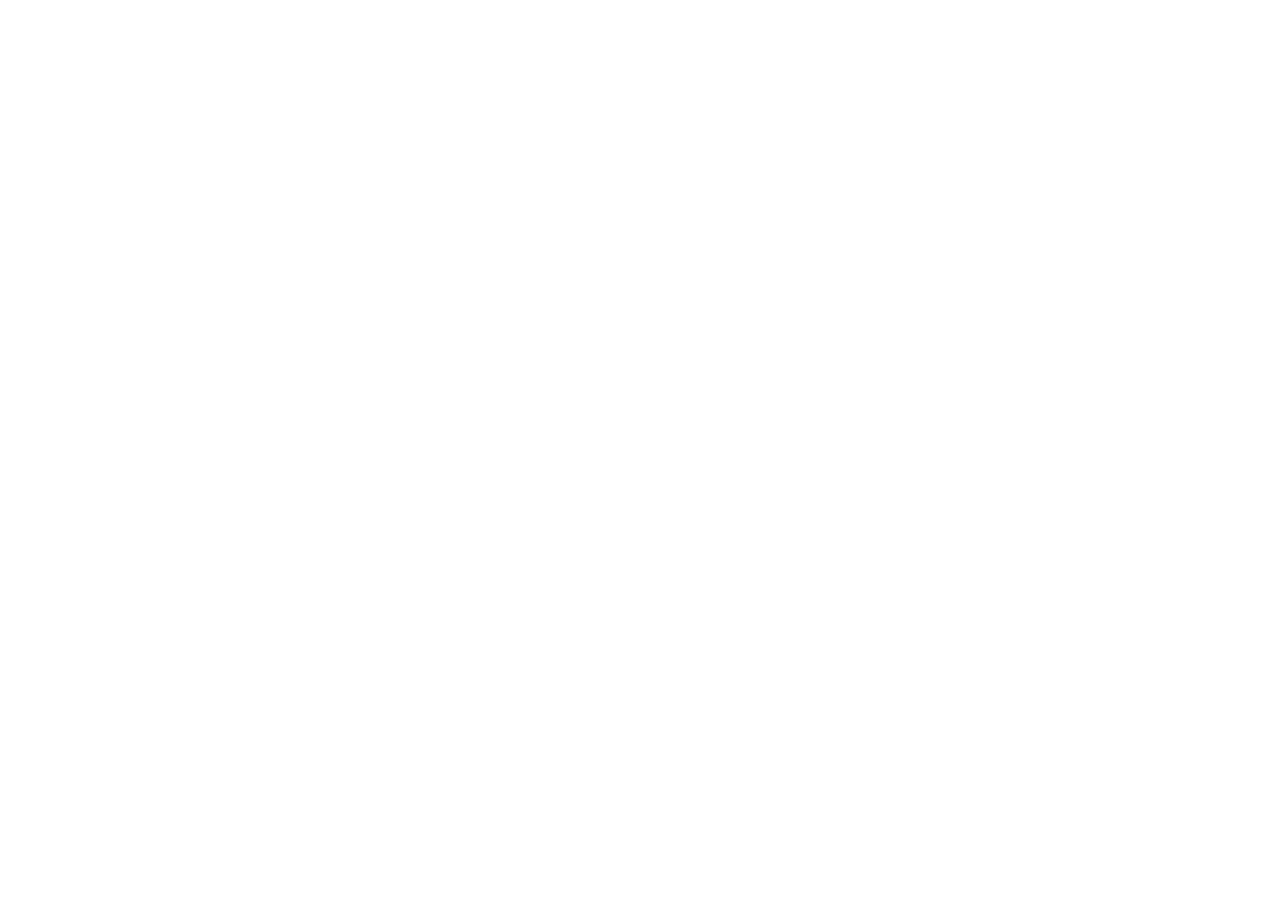
==== commit 580d9b37: "test" ====
--- a/index.html
+++ b/index.html
@@ -1 +1,17 @@
-<!doctype html><html lang="en"><head><meta charset="UTF-8"><meta http-equiv="X-UA-Compatible" content="IE=edge"><meta name="viewport" content="width=device-width,initial-scale=1"><title>Hitesh Shingala</title><script defer="defer" src="/static/js/main.b3c05857.js"></script><link href="/static/css/main.0a3047c3.css" rel="stylesheet"></head><body><div id="root"></div></body></html>+<!doctype html>
+<html lang="en">
+
+<head>
+    <meta charset="UTF-8">
+    <meta http-equiv="X-UA-Compatible" content="IE=edge">
+    <meta name="viewport" content="width=device-width,initial-scale=1">
+    <title>Hitesh Shingala</title>
+    <script defer="defer" src="/portfolio/static/js/main.b3c05857.js"></script>
+    <link href="/portfolio/static/css/main.0a3047c3.css" rel="stylesheet">
+</head>
+
+<body>
+    <div id="root"></div>
+</body>
+
+</html>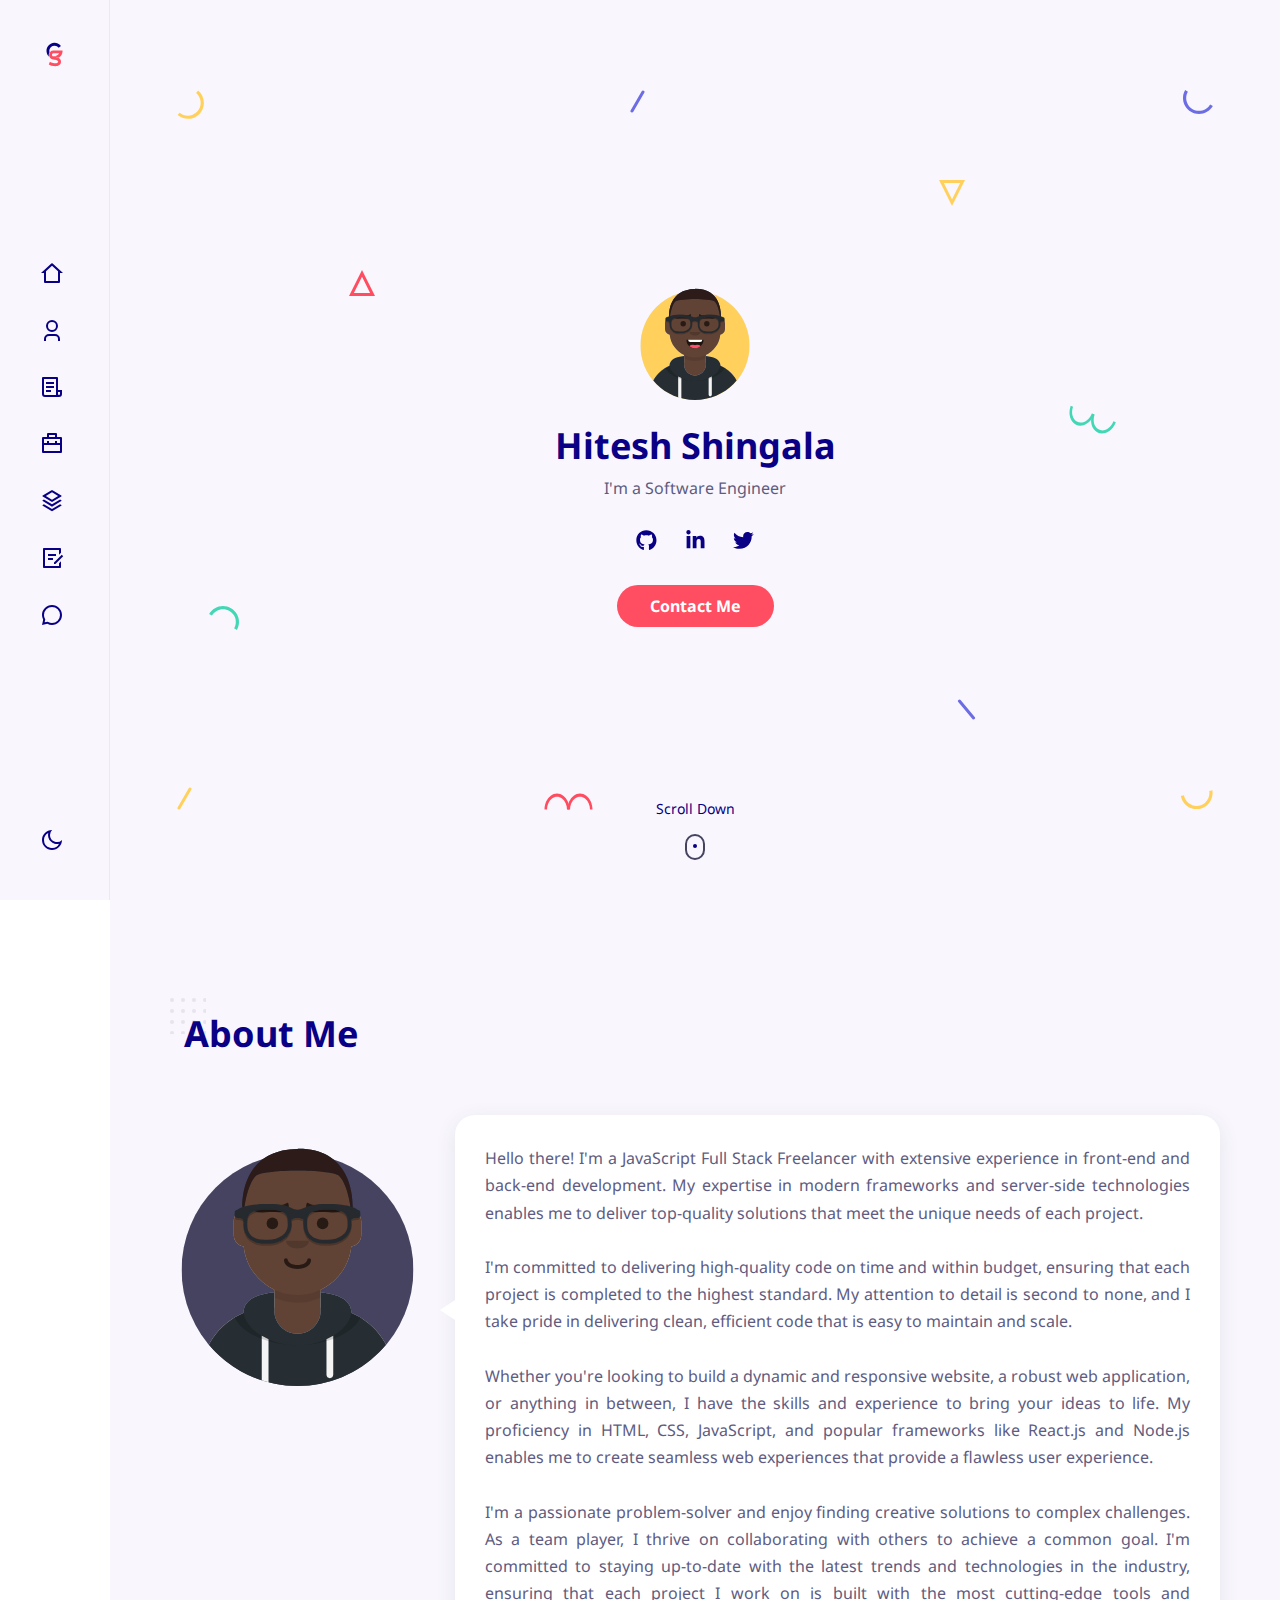
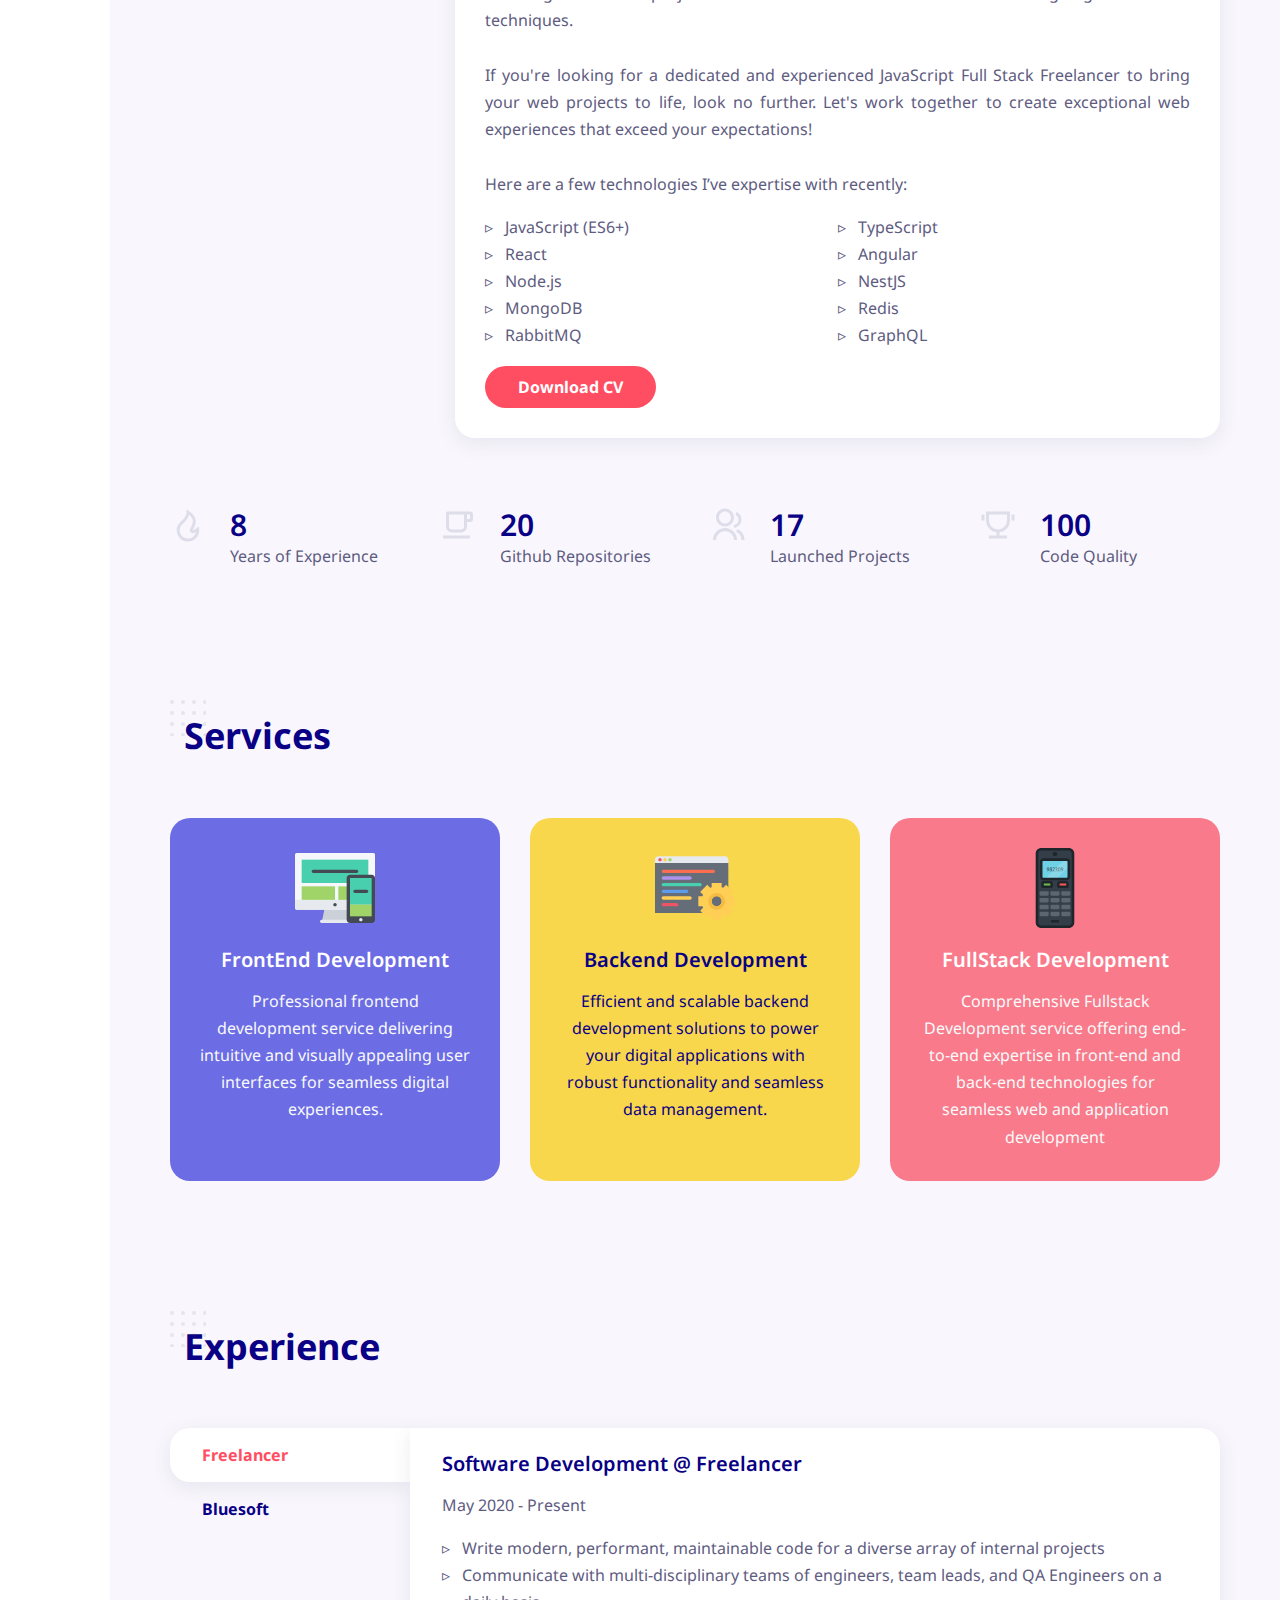
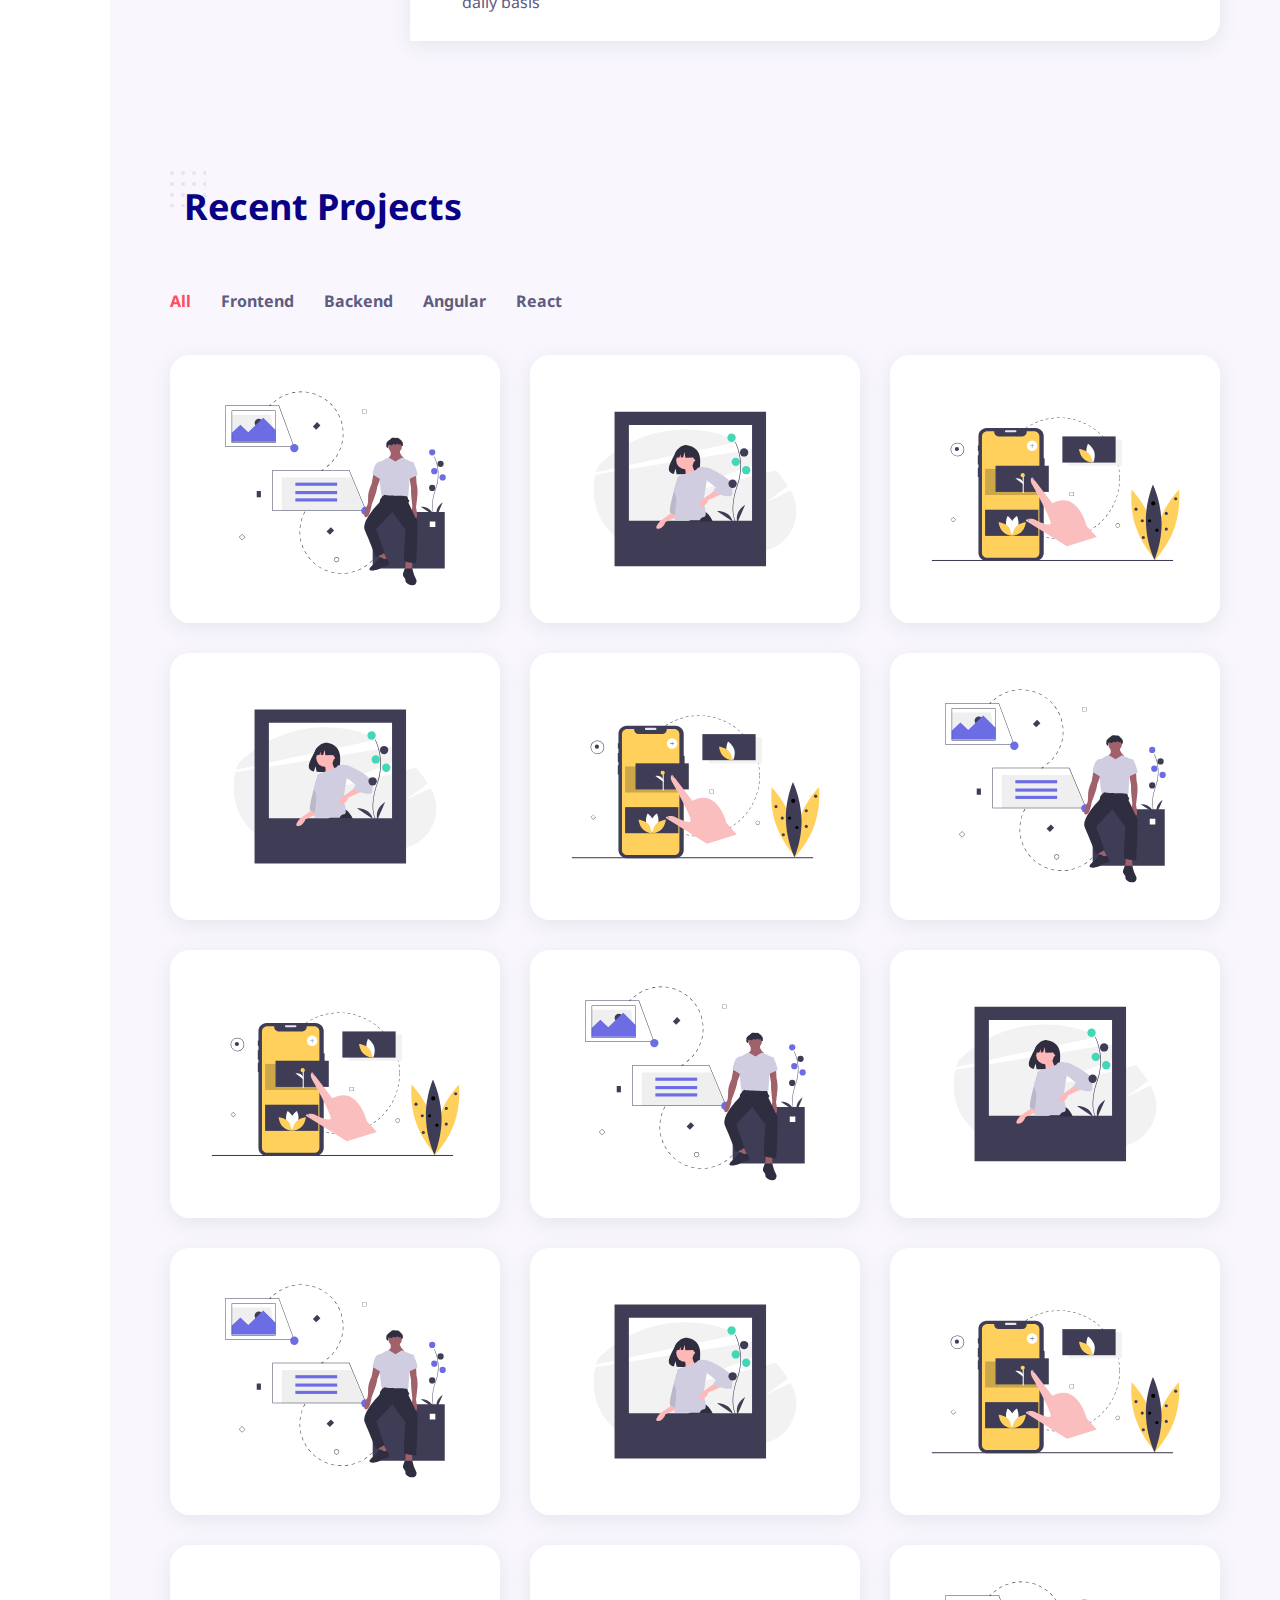
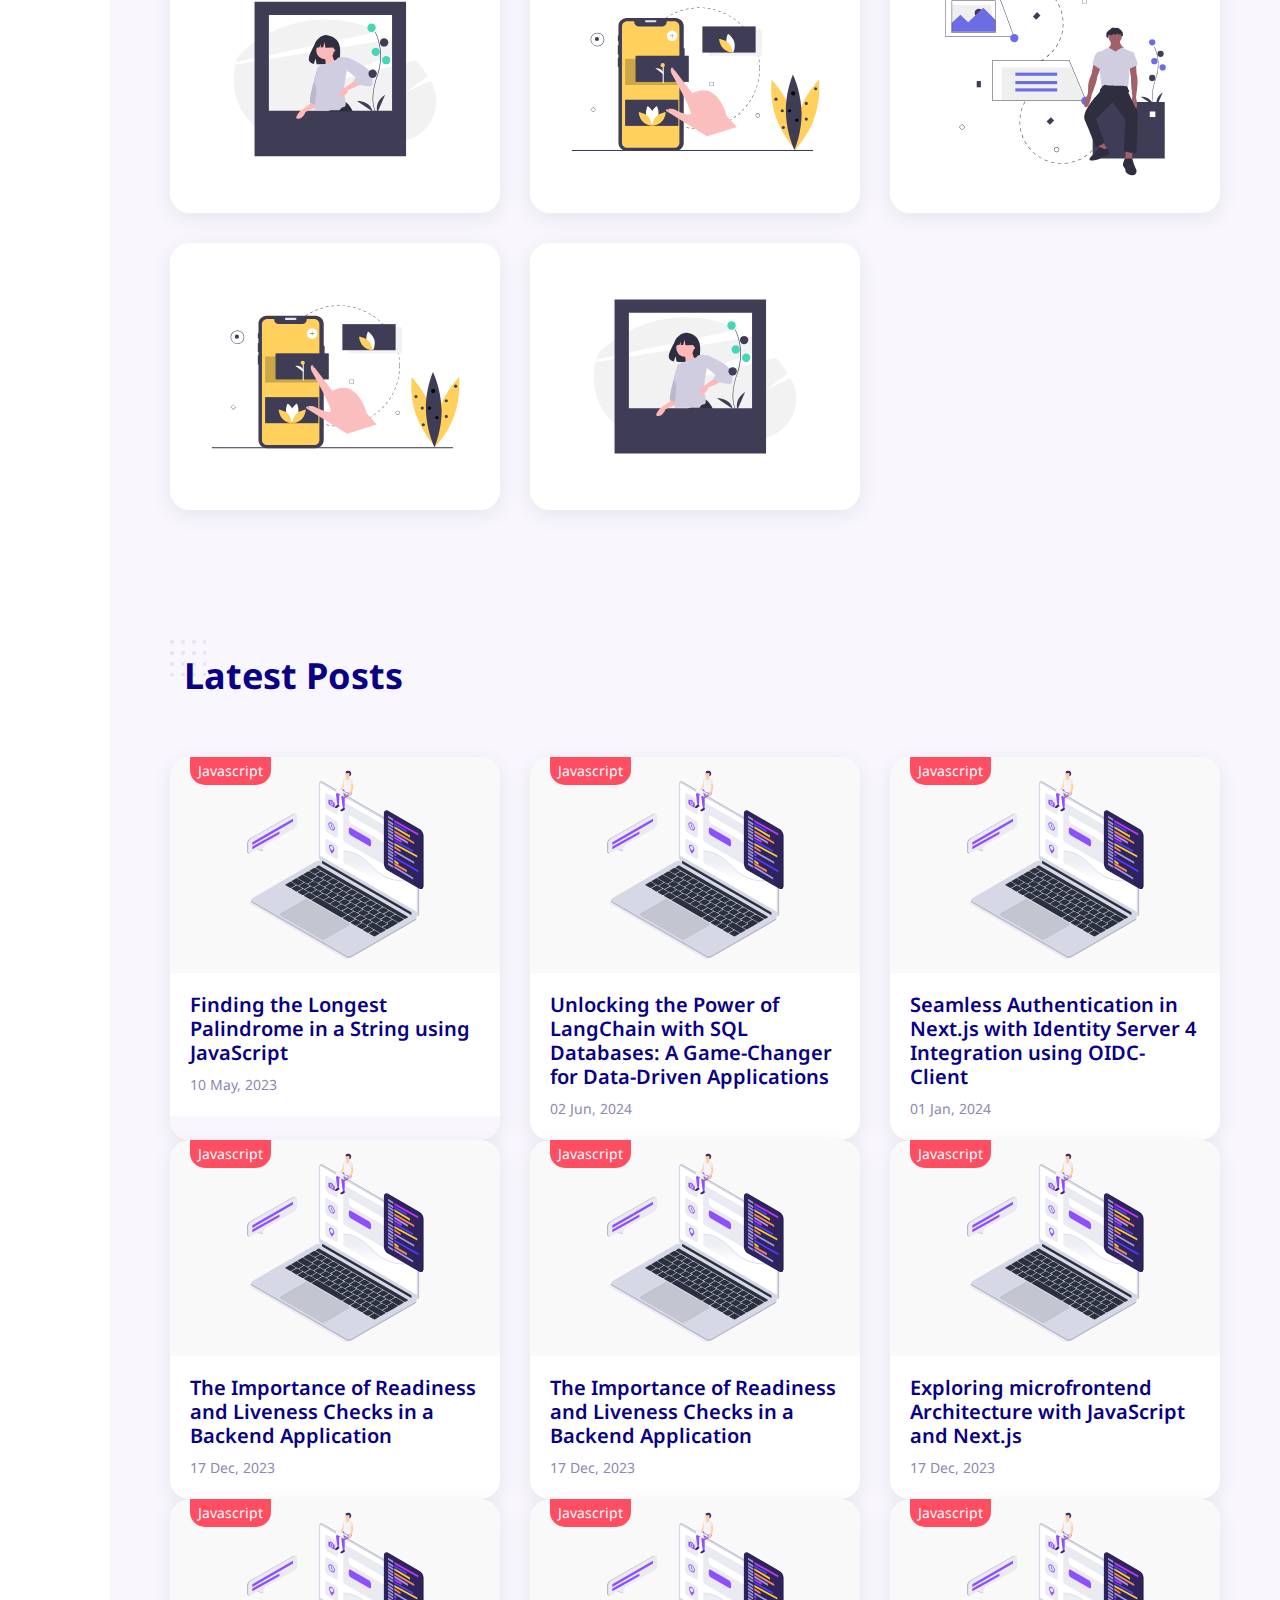
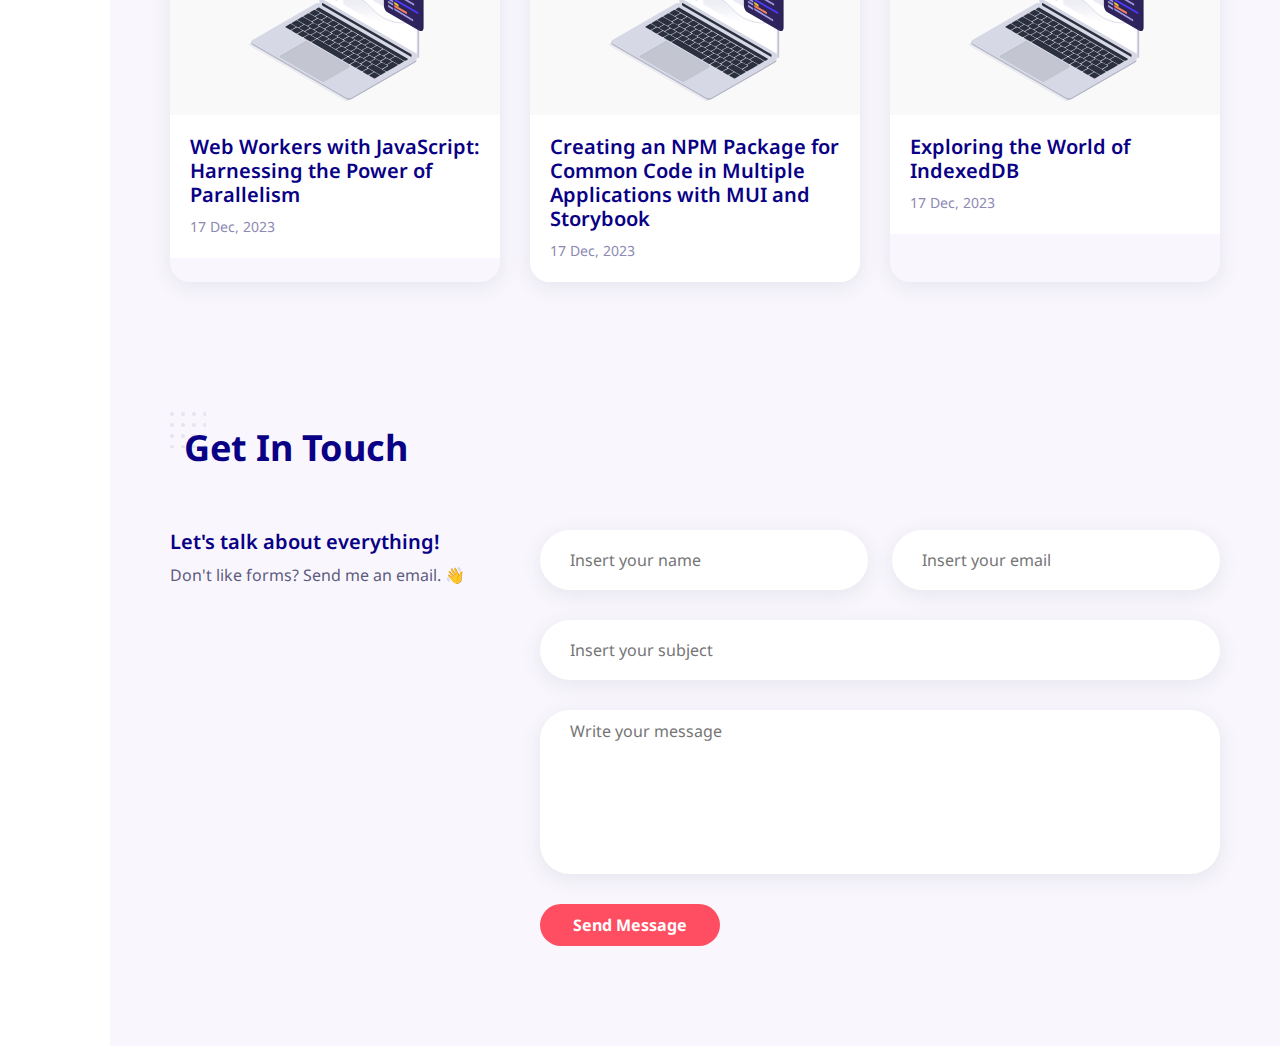
==== commit 0f4903b6: "update index.html to use new JavaScript and CSS files; remove outdated license files and SVG assets" ====
--- a/index.html
+++ b/index.html
@@ -6,8 +6,8 @@
     <meta http-equiv="X-UA-Compatible" content="IE=edge">
     <meta name="viewport" content="width=device-width,initial-scale=1">
     <title>Hitesh Shingala</title>
-    <script defer="defer" src="/portfolio/static/js/main.b3c05857.js"></script>
-    <link href="/portfolio/static/css/main.0a3047c3.css" rel="stylesheet">
+    <script defer="defer" src="./static/js/main.b0143d32.js"></script>
+    <link href="./static/css/main.a85759d8.css" rel="stylesheet">
 </head>
 
 <body>
--- a/static/css/main.a85759d8.css
+++ b/static/css/main.a85759d8.css
@@ -0,0 +1,2 @@
+@import url(https://fonts.googleapis.com/css2?family=Noto+Sans:wght@200;300;400;500;600;700;800;900&display=swap);:root{--first-color:#ff4d61;--title-color:#090085;--text-color:#5e5c7f;--body-color:#f9f7fd;--container-color:#fff;--border-color:rgba(0,0,0,.05);--body-font:"Noto Sans",san-serif;--h1-font-size:2.25rem;--h2-font-size:1.5rem;--h3-font-size:1.25rem;--normal-font-size:1rem;--small-font-size:0.875rem;--smaller-font-size:0.813rem;--font-medium:500;--font-semibold:600;--font-bold:700;--shadow:0px 5px 20px 0px rgba(69,67,96,.1);--border-radius:20px}[data-theme=dark]{--first-color:#ff4d61;--title-color:#a7aeb9;--text-color:#fff;--body-color:#202020;--container-color:#383838;--shadow:0px 5px 20px 0px rgba(0,0,0,.2);--border-color:rgba(167,174,185,.1)}@media screen and (max-width:1024px){:root{--h1-font-size:1.75rem;--h2-font-size:1.25rem;--h3-font-size:1rem;--normal-font-size:0.9rem;--small-font-size:0.813rem;--smaller-font-size:0.75rem}}*{box-sizing:border-box;margin:0;padding:0}html{scroll-behavior:smooth}body,button,input,textarea{font-family:Noto Sans,san-serif;font-family:var(--body-font);font-size:1rem;font-size:var(--normal-font-size)}body{line-height:1.7}main{background-color:#f9f7fd;background-color:var(--body-color);color:#5e5c7f;color:var(--text-color)}h1,h2,h3{color:#090085;color:var(--title-color);font-weight:600;font-weight:var(--font-semibold);line-height:1.2}ul{list-style:none}a{text-decoration:none}button{border:none;cursor:pointer;outline:none}img{height:auto;max-width:100%;vertical-align:middle}.container{margin:0 auto;max-width:1080px;padding-left:15px;padding-right:15px}.grid{display:grid}.section{padding-bottom:2rem;padding-top:7rem}.section__title{font-size:2.25rem;font-size:var(--h1-font-size);font-weight:700;font-weight:var(--font-bold);margin-bottom:3.75rem;margin-left:.875rem;position:relative}.section__title:before{background:url(../../static/media/dots-bg.aa8289c51cd678b8cd47.svg)}.section__title:before,[data-theme=dark] .section__title:before{content:"";height:2.25rem;left:-.875rem;position:absolute;top:-.875rem;width:2.25rem}[data-theme=dark] .section__title:before{background:url(../../static/media/dots-bg-dark.3a79e4a2778386f14af1.svg)}.btn{background-color:#ff4d61;background-color:var(--first-color);border:1px solid transparent;border-radius:1.875rem;box-shadow:0 0 1px transparent;color:#fff;display:inline-block;font-weight:700;font-weight:var(--font-bold);line-height:1;padding:.75rem 2rem}@-webkit-keyframes button-push{50%{-webkit-transform:scale(.8);transform:scale(.8)}to{-webkit-transform:scale(1);transform:scale(1)}}@keyframes button-push{50%{-webkit-transform:scale(.8);transform:scale(.8)}to{-webkit-transform:scale(1);transform:scale(1)}}.btn:hover{-webkit-animation:button-push .3s linear 1;animation:button-push .3s linear 1}.main{margin-left:110px}@media screen and (max-width:1024px){.main{margin-left:0}}aside{background-color:var(--body-color);border-right:1px solid var(--border-color);justify-content:space-between;left:0;min-height:100vh;padding:2.5rem;position:fixed;top:0;transition:.3s;width:110px;z-index:11}.nav__list,aside{display:flex;flex-direction:column}.nav__list{row-gap:1rem}.nav__link{color:var(--title-color);font-size:1.5rem;font-weight:var(--font-bold);transition:.3s}.nav__link:hover{color:#ffd15c}.footer__button{background-color:initial}.copyright{color:var(--title-color);font-size:var(--small-font-size);-webkit-transform:rotate(-180deg);transform:rotate(-180deg);-webkit-writing-mode:vertical-rl;writing-mode:vertical-rl}.nav__toggle{align-items:center;background-color:var(--body-color);border:2px solid var(--border-color);cursor:pointer;display:flex;font-size:1rem;height:40px;justify-content:center;left:1.875rem;position:fixed;top:1.25rem;transition:.3s;width:40px;z-index:1}[data-theme=dark] .nav__toggle{border:1px solid var(--title-color)}[data-theme=dark] .nav__toggle>svg{color:var(--title-color)}@media screen and (max-width:1024px){.aside{left:-110px}.nav__toggle{display:flex}.nav__toggle-open{left:140px}.show-menu{left:0}}.home{align-items:center;display:flex;justify-content:center;min-height:100vh;position:relative}.intro{max-width:540px;text-align:center;z-index:10}.home__img{margin-bottom:1.5rem}.home__name{font-size:var(--h1-font-size);font-weight:var(--font-bold);margin-bottom:.5rem}.home__socials{-webkit-column-gap:1.75rem;column-gap:1.75rem;display:flex;justify-content:center;margin:1.5rem 0}.home__social-link{color:var(--title-color);font-size:1.3rem;transition:.3s}.home__social-link:hover{color:#ffd15c}.scroll__down{bottom:2.5rem;left:0;position:absolute;width:100%}.home__scroll-name{color:var(--title-color);font-size:var(--small-font-size)}.mouse{border:2px solid #454360;border-radius:1rem;display:block;height:1.6rem;margin:.75rem auto auto;position:relative;width:1.25rem}@-webkit-keyframes ani-mouse{0%{top:29%}15%{top:50%}50%{top:50%}to{top:29%}}@keyframes ani-mouse{0%{top:29%}15%{top:50%}50%{top:50%}to{top:29%}}.wheel{-webkit-animation:ani-mouse 2s linear infinite;animation:ani-mouse 2s linear infinite;background-color:var(--title-color);border-radius:100%;height:.25rem;left:50%;top:.5rem;-webkit-transform:translateX(-50%);transform:translateX(-50%);width:.25rem}.shapes,.wheel{position:absolute}.shapes{height:100%;left:0;top:0;width:100%}.shape{position:absolute}.s1{left:2%;top:10%}.s2{left:18%;top:30%}.s3{bottom:30%;left:5%}.s4{bottom:10%;left:2%}.s5{left:44%;top:10%}.s6{bottom:10%;left:36%}.s7{right:25%;top:20%}.s8{bottom:20%;right:24%}.s9{right:2%;top:10%}.s10{right:11%;top:45%}.s11{bottom:10%;right:2%}.about__container{grid-template-columns:3fr 9fr}.about__container,.about__data{-webkit-column-gap:1.875rem;column-gap:1.875rem}.about__data{align-items:flex-start;background-color:var(--container-color);border-radius:var(--border-radius);box-shadow:var(--shadow);grid-template-columns:repeat(1,1fr);padding:1.875rem;position:relative}.about__data:before{border-bottom:10px solid transparent;border-right:15px solid var(--container-color);border-top:10px solid transparent;content:"";height:0;left:-.93rem;position:absolute;top:20%;width:0}.about__description{margin-bottom:1rem;text-align:justify}.about__list{display:grid;grid-template-columns:repeat(2,1fr);margin-bottom:1rem}.about__list li{padding-left:20px;position:relative}.about__list li:before{content:"▹";left:0;position:absolute}.about__skills{row-gap:1.25rem}.skills__titles{display:flex;justify-content:space-between;margin-bottom:1rem}.skills__name{font-size:var(--normal-font-size);font-weight:var(--font-medium)}.skills__number{line-height:1.2}.skills__bar,.skills__percentage{border-radius:.25rem;height:7px}.skills__bar{background-color:#f1f1f1}.skills__percentage{display:block}.development{background-color:#ffd15c;width:90%}.ui__design{background-color:#ff4c60;width:80%}.photography{background-color:#6c6cff;width:60%}.about__boxes{-webkit-column-gap:1.875rem;column-gap:1.875rem;grid-template-columns:repeat(4,1fr);margin-top:4.35rem}.about__box{-webkit-column-gap:1.5rem;column-gap:1.5rem;display:flex}.about__icon{color:#dedeea;font-size:var(--h1-font-size)}.about__title{font-size:1.875rem}@media screen and (max-width:1024px){.about__container{grid-template-columns:720px;justify-content:center;row-gap:1.875rem}.about__data:before{border-bottom:10px solid var(--container-color);border-left:10px solid transparent;border-right:10px solid transparent;left:49%;top:-20px}.about__img{justify-self:center}.about__box{align-items:center;flex-direction:column;row-gap:.5rem;text-align:center}}@media screen and (max-width:768px){.about__container{grid-template-columns:350px}.about__data:before{left:47%}.about__data{grid-template-columns:1fr;row-gap:1.875rem}.about__boxes{grid-template-columns:repeat(2,150px);justify-content:center;row-gap:1.5rem}}@media screen and (max-width:576px){.about__container{grid-template-columns:320px}}@media screen and (max-width:350px){.about__boxes,.about__container{grid-template-columns:1fr}.about__boxes{align-items:center}}.services__container{-webkit-column-gap:1.875rem;column-gap:1.875rem;grid-template-columns:repeat(3,1fr)}.services__card{background-color:var(--container-color);border-radius:var(--border-radius);padding:1.875rem;text-align:center;transition:all .3s ease-in-out}.services__card:hover{-webkit-transform:translateY(-10px);transform:translateY(-10px)}.services__card:first-child{background-color:#6c6ce5;box-shadow:0 5px 20px 0 rgb(108,108,229/50%)}.services__card:nth-child(2){background-color:#f9d74c;box-shadow:0 5px 20px 0 rgb(249,215,76/50%)}.services__card:nth-child(3){background-color:#f97b8b;box-shadow:0 5px 20px 0 rgb(249,123,139/50%)}.services__img{margin-bottom:1.25rem}.services__title{color:#fff;font-size:var(--h3-font-size);margin-bottom:1rem}.services__description{color:#f8f9fa}.services__card:nth-child(2) .services__description,.services__card:nth-child(2) .services__title{color:var(--title-color)}[data-theme=dark] .services__card:nth-child(2) .services__description,[data-theme=dark] .services__card:nth-child(2) .services__title{color:var(--body-color)}@media screen and (max-width:1024px){.services__container{grid-template-columns:repeat(2,330px);justify-content:center;row-gap:1.875rem}}@media screen and (max-width:768px){.services__container{grid-template-columns:310px;justify-content:center;row-gap:1.875rem}}@media screen and (max-width:350px){.services__container{grid-template-columns:1fr}}.tabs{display:flex;height:100%;position:relative}.tab__list{width:15rem}.tab__panel{background-color:var(--container-color);border-radius:var(--border-radius);box-shadow:var(--shadow);display:none;flex:1 1;padding:1.5rem 2rem}.tab__panel.is-active{display:block}.tab__panel-list li{padding-left:20px;position:relative}.tab__panel-list li:before{content:"▹";left:0;position:absolute}.button{background:none;color:var(--title-color);cursor:pointer;display:inline-block;font-family:inherit;font-size:var(--normal-font-size);font-weight:var(--font-bold);padding:1rem 2rem;text-align:left;width:100%}.tab:first-child .button{border-top-left-radius:var(--border-radius)}.tab:last-child .button{border-bottom-left-radius:var(--border-radius)}.button:focus,.button:hover{color:var(--first-color);outline:0}.tab.is-active .button{background-color:var(--container-color);border-bottom-left-radius:var(--border-radius);border-top-left-radius:var(--border-radius);box-shadow:var(--shadow);color:var(--first-color)}.tab__panel:first-of-type.is-active,.tab__panel:last-child.is-active{border-bottom-left-radius:0;border-top-left-radius:0}@media screen and (max-width:768px){.resume__container{margin:0 auto;max-width:350px}.tabs{flex-wrap:wrap}.tab__list{margin-bottom:1.25rem;width:100vw}.tab__panel:first-of-type.is-active,.tab__panel:last-child.is-active{border-bottom-left-radius:var(--border-radius);border-top-left-radius:var(--border-radius)}.tab.is-active .button{border-bottom-right-radius:var(--border-radius);border-top-right-radius:var(--border-radius)}}.tab__panel-title{color:var(--title-color);font-size:var(--h3-font-size);margin-bottom:1rem}[data-theme=dark] .tab__panel-title{color:#fff}.tab__panel-subtitle{font-size:var(--normal-font-size);margin-bottom:1rem}[data-theme=dark] .tab__panel-subtitle{color:#f8f9fa}.portfolio__filters{align-items:center;-webkit-column-gap:1.875rem;column-gap:1.875rem;display:flex;flex-wrap:wrap;margin-bottom:2.5rem}.portfolio__item{cursor:pointer;font-weight:var(--font-bold);transition:.3s}.portfolio__item-active,.portfolio__item:hover{color:var(--first-color)}.portfolio__container{gap:1.875rem;grid-template-columns:repeat(3,1fr)}.portfolio__card{border-radius:var(--border-radius);box-shadow:var(--shadow);overflow:hidden;position:relative}.portfolio__mask{background-color:#6c6ce5;height:100%;left:0;opacity:0;position:absolute;top:0;transition:.3s;width:100%}.portfolio__card:hover .portfolio__mask{opacity:.9}.portfolio__category{background-color:var(--first-color);border-bottom-left-radius:.98rem;border-bottom-right-radius:.98rem;color:#fff;display:inline-block;font-size:var(--small-font-size);left:1.5rem;padding:.19rem .625rem;position:absolute;top:0;-webkit-transform:translateY(-40px);transform:translateY(-40px);transition:.3s}.portfolio__title{margin:0 0 .98rem;padding:0 1.25rem;top:3.75rem;-webkit-transform:translateY(30px);transform:translateY(30px)}.portfolio__button,.portfolio__title{color:#fff;font-size:var(--h3-font-size);opacity:0;position:absolute;transition:.3s}.portfolio__button{left:1.5rem}.portfolio__button,.portfolio__github-button{background-color:#ffd15c;border-radius:50%;bottom:1.5rem;cursor:pointer;display:block;height:40px;line-height:42px;text-align:center;width:40px}.portfolio__github-button{color:#fff;font-size:var(--h3-font-size);left:4.5rem;opacity:0;position:absolute;transition:.3s}.portfolio__card:hover .portfolio__button,.portfolio__card:hover .portfolio__github-button{opacity:1}.portfolio__card:hover .portfolio__category,.portfolio__card:hover .portfolio__title{opacity:1;-webkit-transform:translateY(0);transform:translateY(0)}@media screen and (max-width:1024px){.portfolio__container,.portfolio__filters{justify-content:center}.portfolio__container{grid-template-columns:repeat(2,330px);row-gap:1.875rem}}@media screen and (max-width:768px){.portfolio__container{grid-template-columns:310px;justify-content:center;row-gap:1.875rem}.portfolio__filters{row-gap:.25rem}}@media screen and (max-width:350px){.portfolio__container{grid-template-columns:1fr}}.testimonial__container{margin:auto;max-width:700px}.testimonial__item{padding:0 1.25rem 1.25rem;text-align:center}.thumb{height:5.6rem;margin:0 auto;width:5.6rem}.testimonial__title{margin-top:.75rem}.subtitle{color:#8b88b1;font:var(--small-font-size)}.comment{background-color:var(--container-color);border-radius:var(--border-radius);box-shadow:var(--shadow);margin-bottom:3rem;margin-top:1.5rem;padding:1.875rem;position:relative}.comment:before{border-bottom:10px solid var(--container-color);border-left:10px solid transparent;border-right:10px solid transparent;content:"";height:0;left:49.5%;position:absolute;top:-.625rem;-webkit-transform:translateX(-7.5px);transform:translateX(-7.5px);width:0}.swiper-pagination-bullet{background-color:var(--first-color)!important;height:.375rem!important;opacity:1!important;width:.5rem!important}.swiper-pagination-horizontal.swiper-pagination-bullets .swiper-pagination-bullet{margin:0 .2rem!important}.swiper-pagination-bullet-active{border-radius:.5rem!important;height:.375rem!important;width:1.2rem!important}@font-face{font-family:swiper-icons;font-style:normal;font-weight:400;src:url("data:application/font-woff;charset=utf-8;base64, [base64]//wADZ2x5ZgAAAywAAADMAAAD2MHtryVoZWFkAAABbAAAADAAAAA2E2+eoWhoZWEAAAGcAAAAHwAAACQC9gDzaG10eAAAAigAAAAZAAAArgJkABFsb2NhAAAC0AAAAFoAAABaFQAUGG1heHAAAAG8AAAAHwAAACAAcABAbmFtZQAAA/gAAAE5AAACXvFdBwlwb3N0AAAFNAAAAGIAAACE5s74hXjaY2BkYGAAYpf5Hu/j+W2+MnAzMYDAzaX6QjD6/4//Bxj5GA8AuRwMYGkAPywL13jaY2BkYGA88P8Agx4j+/8fQDYfA1AEBWgDAIB2BOoAeNpjYGRgYNBh4GdgYgABEMnIABJzYNADCQAACWgAsQB42mNgYfzCOIGBlYGB0YcxjYGBwR1Kf2WQZGhhYGBiYGVmgAFGBiQQkOaawtDAoMBQxXjg/wEGPcYDDA4wNUA2CCgwsAAAO4EL6gAAeNpj2M0gyAACqxgGNWBkZ2D4/wMA+xkDdgAAAHjaY2BgYGaAYBkGRgYQiAHyGMF8FgYHIM3DwMHABGQrMOgyWDLEM1T9/w8UBfEMgLzE////P/5//f/V/xv+r4eaAAeMbAxwIUYmIMHEgKYAYjUcsDAwsLKxc3BycfPw8jEQA/[base64]/uznmfPFBNODM2K7MTQ45YEAZqGP81AmGGcF3iPqOop0r1SPTaTbVkfUe4HXj97wYE+yNwWYxwWu4v1ugWHgo3S1XdZEVqWM7ET0cfnLGxWfkgR42o2PvWrDMBSFj/IHLaF0zKjRgdiVMwScNRAoWUoH78Y2icB/yIY09An6AH2Bdu/UB+yxopYshQiEvnvu0dURgDt8QeC8PDw7Fpji3fEA4z/PEJ6YOB5hKh4dj3EvXhxPqH/SKUY3rJ7srZ4FZnh1PMAtPhwP6fl2PMJMPDgeQ4rY8YT6Gzao0eAEA409DuggmTnFnOcSCiEiLMgxCiTI6Cq5DZUd3Qmp10vO0LaLTd2cjN4fOumlc7lUYbSQcZFkutRG7g6JKZKy0RmdLY680CDnEJ+UMkpFFe1RN7nxdVpXrC4aTtnaurOnYercZg2YVmLN/d/gczfEimrE/fs/bOuq29Zmn8tloORaXgZgGa78yO9/cnXm2BpaGvq25Dv9S4E9+5SIc9PqupJKhYFSSl47+Qcr1mYNAAAAeNptw0cKwkAAAMDZJA8Q7OUJvkLsPfZ6zFVERPy8qHh2YER+3i/BP83vIBLLySsoKimrqKqpa2hp6+jq6RsYGhmbmJqZSy0sraxtbO3sHRydnEMU4uR6yx7JJXveP7WrDycAAAAAAAH//wACeNpjYGRgYOABYhkgZgJCZgZNBkYGLQZtIJsFLMYAAAw3ALgAeNolizEKgDAQBCchRbC2sFER0YD6qVQiBCv/H9ezGI6Z5XBAw8CBK/m5iQQVauVbXLnOrMZv2oLdKFa8Pjuru2hJzGabmOSLzNMzvutpB3N42mNgZGBg4GKQYzBhYMxJLMlj4GBgAYow/P/PAJJhLM6sSoWKfWCAAwDAjgbRAAB42mNgYGBkAIIbCZo5IPrmUn0hGA0AO8EFTQAA")}:root{--swiper-theme-color:#007aff}.swiper{list-style:none;margin-left:auto;margin-right:auto;overflow:hidden;padding:0;position:relative;z-index:1}.swiper-vertical>.swiper-wrapper{flex-direction:column}.swiper-wrapper{box-sizing:initial;display:flex;height:100%;position:relative;transition-property:-webkit-transform;transition-property:transform;transition-property:transform,-webkit-transform;width:100%;z-index:1}.swiper-android .swiper-slide,.swiper-wrapper{-webkit-transform:translateZ(0);transform:translateZ(0)}.swiper-pointer-events{touch-action:pan-y}.swiper-pointer-events.swiper-vertical{touch-action:pan-x}.swiper-slide{flex-shrink:0;height:100%;position:relative;transition-property:-webkit-transform;transition-property:transform;transition-property:transform,-webkit-transform;width:100%}.swiper-slide-invisible-blank{visibility:hidden}.swiper-autoheight,.swiper-autoheight .swiper-slide{height:auto}.swiper-autoheight .swiper-wrapper{align-items:flex-start;transition-property:height,-webkit-transform;transition-property:transform,height;transition-property:transform,height,-webkit-transform}.swiper-backface-hidden .swiper-slide{-webkit-backface-visibility:hidden;backface-visibility:hidden;-webkit-transform:translateZ(0);transform:translateZ(0)}.swiper-3d,.swiper-3d.swiper-css-mode .swiper-wrapper{-webkit-perspective:1200px;perspective:1200px}.swiper-3d .swiper-cube-shadow,.swiper-3d .swiper-slide,.swiper-3d .swiper-slide-shadow,.swiper-3d .swiper-slide-shadow-bottom,.swiper-3d .swiper-slide-shadow-left,.swiper-3d .swiper-slide-shadow-right,.swiper-3d .swiper-slide-shadow-top,.swiper-3d .swiper-wrapper{-webkit-transform-style:preserve-3d;transform-style:preserve-3d}.swiper-3d .swiper-slide-shadow,.swiper-3d .swiper-slide-shadow-bottom,.swiper-3d .swiper-slide-shadow-left,.swiper-3d .swiper-slide-shadow-right,.swiper-3d .swiper-slide-shadow-top{height:100%;left:0;pointer-events:none;position:absolute;top:0;width:100%;z-index:10}.swiper-3d .swiper-slide-shadow{background:rgba(0,0,0,.15)}.swiper-3d .swiper-slide-shadow-left{background-image:linear-gradient(270deg,rgba(0,0,0,.5),transparent)}.swiper-3d .swiper-slide-shadow-right{background-image:linear-gradient(90deg,rgba(0,0,0,.5),transparent)}.swiper-3d .swiper-slide-shadow-top{background-image:linear-gradient(0deg,rgba(0,0,0,.5),transparent)}.swiper-3d .swiper-slide-shadow-bottom{background-image:linear-gradient(180deg,rgba(0,0,0,.5),transparent)}.swiper-css-mode>.swiper-wrapper{-ms-overflow-style:none;overflow:auto;scrollbar-width:none}.swiper-css-mode>.swiper-wrapper::-webkit-scrollbar{display:none}.swiper-css-mode>.swiper-wrapper>.swiper-slide{scroll-snap-align:start start}.swiper-horizontal.swiper-css-mode>.swiper-wrapper{scroll-snap-type:x mandatory}.swiper-vertical.swiper-css-mode>.swiper-wrapper{scroll-snap-type:y mandatory}.swiper-centered>.swiper-wrapper:before{content:"";flex-shrink:0;order:9999}.swiper-centered.swiper-horizontal>.swiper-wrapper>.swiper-slide:first-child{-webkit-margin-start:var(--swiper-centered-offset-before);margin-inline-start:var(--swiper-centered-offset-before)}.swiper-centered.swiper-horizontal>.swiper-wrapper:before{height:100%;min-height:1px;width:var(--swiper-centered-offset-after)}.swiper-centered.swiper-vertical>.swiper-wrapper>.swiper-slide:first-child{-webkit-margin-before:var(--swiper-centered-offset-before);margin-block-start:var(--swiper-centered-offset-before)}.swiper-centered.swiper-vertical>.swiper-wrapper:before{height:var(--swiper-centered-offset-after);min-width:1px;width:100%}.swiper-centered>.swiper-wrapper>.swiper-slide{scroll-snap-align:center center}.swiper-pagination{position:absolute;text-align:center;-webkit-transform:translateZ(0);transform:translateZ(0);transition:opacity .3s;z-index:10}.swiper-pagination.swiper-pagination-hidden{opacity:0}.swiper-pagination-disabled>.swiper-pagination,.swiper-pagination.swiper-pagination-disabled{display:none!important}.swiper-horizontal>.swiper-pagination-bullets,.swiper-pagination-bullets.swiper-pagination-horizontal,.swiper-pagination-custom,.swiper-pagination-fraction{bottom:10px;left:0;width:100%}.swiper-pagination-bullets-dynamic{font-size:0;overflow:hidden}.swiper-pagination-bullets-dynamic .swiper-pagination-bullet{position:relative;-webkit-transform:scale(.33);transform:scale(.33)}.swiper-pagination-bullets-dynamic .swiper-pagination-bullet-active,.swiper-pagination-bullets-dynamic .swiper-pagination-bullet-active-main{-webkit-transform:scale(1);transform:scale(1)}.swiper-pagination-bullets-dynamic .swiper-pagination-bullet-active-prev{-webkit-transform:scale(.66);transform:scale(.66)}.swiper-pagination-bullets-dynamic .swiper-pagination-bullet-active-prev-prev{-webkit-transform:scale(.33);transform:scale(.33)}.swiper-pagination-bullets-dynamic .swiper-pagination-bullet-active-next{-webkit-transform:scale(.66);transform:scale(.66)}.swiper-pagination-bullets-dynamic .swiper-pagination-bullet-active-next-next{-webkit-transform:scale(.33);transform:scale(.33)}.swiper-pagination-bullet{background:#000;background:var(--swiper-pagination-bullet-inactive-color,#000);border-radius:50%;display:inline-block;height:8px;height:var(--swiper-pagination-bullet-height,var(--swiper-pagination-bullet-size,8px));opacity:.2;opacity:var(--swiper-pagination-bullet-inactive-opacity,.2);width:8px;width:var(--swiper-pagination-bullet-width,var(--swiper-pagination-bullet-size,8px))}button.swiper-pagination-bullet{-webkit-appearance:none;appearance:none;border:none;box-shadow:none;margin:0;padding:0}.swiper-pagination-clickable .swiper-pagination-bullet{cursor:pointer}.swiper-pagination-bullet:only-child{display:none!important}.swiper-pagination-bullet-active{background:var(--swiper-theme-color);background:var(--swiper-pagination-color,var(--swiper-theme-color));opacity:1;opacity:var(--swiper-pagination-bullet-opacity,1)}.swiper-pagination-vertical.swiper-pagination-bullets,.swiper-vertical>.swiper-pagination-bullets{right:10px;top:50%;-webkit-transform:translate3d(0,-50%,0);transform:translate3d(0,-50%,0)}.swiper-pagination-vertical.swiper-pagination-bullets .swiper-pagination-bullet,.swiper-vertical>.swiper-pagination-bullets .swiper-pagination-bullet{display:block;margin:6px 0;margin:var(--swiper-pagination-bullet-vertical-gap,6px) 0}.swiper-pagination-vertical.swiper-pagination-bullets.swiper-pagination-bullets-dynamic,.swiper-vertical>.swiper-pagination-bullets.swiper-pagination-bullets-dynamic{top:50%;-webkit-transform:translateY(-50%);transform:translateY(-50%);width:8px}.swiper-pagination-vertical.swiper-pagination-bullets.swiper-pagination-bullets-dynamic .swiper-pagination-bullet,.swiper-vertical>.swiper-pagination-bullets.swiper-pagination-bullets-dynamic .swiper-pagination-bullet{display:inline-block;transition:transform .2s,top .2s}.swiper-horizontal>.swiper-pagination-bullets .swiper-pagination-bullet,.swiper-pagination-horizontal.swiper-pagination-bullets .swiper-pagination-bullet{margin:0 4px;margin:0 var(--swiper-pagination-bullet-horizontal-gap,4px)}.swiper-horizontal>.swiper-pagination-bullets.swiper-pagination-bullets-dynamic,.swiper-pagination-horizontal.swiper-pagination-bullets.swiper-pagination-bullets-dynamic{left:50%;-webkit-transform:translateX(-50%);transform:translateX(-50%);white-space:nowrap}.swiper-horizontal>.swiper-pagination-bullets.swiper-pagination-bullets-dynamic .swiper-pagination-bullet,.swiper-pagination-horizontal.swiper-pagination-bullets.swiper-pagination-bullets-dynamic .swiper-pagination-bullet{transition:transform .2s,left .2s}.swiper-horizontal.swiper-rtl>.swiper-pagination-bullets-dynamic .swiper-pagination-bullet{transition:transform .2s,right .2s}.swiper-pagination-progressbar{background:rgba(0,0,0,.25);position:absolute}.swiper-pagination-progressbar .swiper-pagination-progressbar-fill{background:var(--swiper-theme-color);background:var(--swiper-pagination-color,var(--swiper-theme-color));height:100%;left:0;position:absolute;top:0;-webkit-transform:scale(0);transform:scale(0);-webkit-transform-origin:left top;transform-origin:left top;width:100%}.swiper-rtl .swiper-pagination-progressbar .swiper-pagination-progressbar-fill{-webkit-transform-origin:right top;transform-origin:right top}.swiper-horizontal>.swiper-pagination-progressbar,.swiper-pagination-progressbar.swiper-pagination-horizontal,.swiper-pagination-progressbar.swiper-pagination-vertical.swiper-pagination-progressbar-opposite,.swiper-vertical>.swiper-pagination-progressbar.swiper-pagination-progressbar-opposite{height:4px;left:0;top:0;width:100%}.swiper-horizontal>.swiper-pagination-progressbar.swiper-pagination-progressbar-opposite,.swiper-pagination-progressbar.swiper-pagination-horizontal.swiper-pagination-progressbar-opposite,.swiper-pagination-progressbar.swiper-pagination-vertical,.swiper-vertical>.swiper-pagination-progressbar{height:100%;left:0;top:0;width:4px}.swiper-pagination-lock{display:none}.blog__container{-webkit-column-gap:1.875rem;column-gap:1.875rem;grid-template-columns:repeat(3,1fr)}.blog__card{border-radius:var(--border-radius);box-shadow:var(--shadow);overflow:hidden}.blog__thumb{overflow:hidden;position:relative}.blog__img{-webkit-transform:scale(1);transform:scale(1);transition:.3s}.blog__thumb:hover .blog__img{-webkit-transform:scale(1.1);transform:scale(1.1)}.blog__category{background-color:var(--first-color);border-bottom-left-radius:.9375rem;border-bottom-right-radius:.9375rem;color:#fff;display:inline-block;font-size:var(--small-font-size);left:1.25rem;padding:.125rem .5rem;position:absolute;top:0;transition:.3s;z-index:1}.blog__details{background-color:var(--container-color);padding:1.25rem}.blog__title{font-size:var(--h3-font-size);margin-bottom:.5rem}.blog__meta{color:#8b88b1;-webkit-column-gap:.6rem;column-gap:.6rem;display:flex;font-size:var(--small-font-size)}.blog__dot{font-weight:var(--font-bold)}@media screen and (max-width:1024px){.blog__container{gap:1.875rem;grid-template-columns:repeat(2,330px);justify-content:center}}@media screen and (max-width:768px){.blog__container{grid-template-columns:310px}}@media screen and (max-width:350px){.blog__container{grid-template-columns:1fr}}.contact.section{padding-bottom:6.25rem}.contact__container{-webkit-column-gap:1.875rem;column-gap:1.875rem;grid-template-columns:4fr 8fr}.contact__title{font-size:var(--h3-font-size);margin-bottom:.5rem}.contact__form-group{grid-column-gap:1.5rem;-webkit-column-gap:1.5rem;column-gap:1.5rem;display:grid;grid-template-columns:repeat(2,1fr)}.contact__form-div{height:3.75rem;margin-bottom:1.875rem;position:relative}.contact__form-input{background-color:var(--container-color);border:none;border-radius:1.875rem;box-shadow:var(--shadow);color:var(--text-color);height:100%;left:0;outline:none;padding:.625rem 1.875rem;position:absolute;top:0;width:100%;z-index:1}.contact__form-area{height:10.25rem}.contact__form-area textarea{resize:none}@media screen and (max-width:1024px){.contact__container{gap:1.875rem;grid-template-columns:300px 360px;justify-content:center}.contact__form-group{grid-template-columns:1fr}}@media screen and (max-width:768px){.contact__container{grid-template-columns:310px;row-gap:1.875rem}.contact__info{text-align:center}}@media screen and (max-width:350px){.contact__container{grid-template-columns:1fr}}:root{--toastify-color-light:#fff;--toastify-color-dark:#121212;--toastify-color-info:#3498db;--toastify-color-success:#07bc0c;--toastify-color-warning:#f1c40f;--toastify-color-error:#e74c3c;--toastify-color-transparent:hsla(0,0%,100%,.7);--toastify-icon-color-info:var(--toastify-color-info);--toastify-icon-color-success:var(--toastify-color-success);--toastify-icon-color-warning:var(--toastify-color-warning);--toastify-icon-color-error:var(--toastify-color-error);--toastify-toast-width:320px;--toastify-toast-background:#fff;--toastify-toast-min-height:64px;--toastify-toast-max-height:800px;--toastify-font-family:sans-serif;--toastify-z-index:9999;--toastify-text-color-light:#757575;--toastify-text-color-dark:#fff;--toastify-text-color-info:#fff;--toastify-text-color-success:#fff;--toastify-text-color-warning:#fff;--toastify-text-color-error:#fff;--toastify-spinner-color:#616161;--toastify-spinner-color-empty-area:#e0e0e0;--toastify-color-progress-light:linear-gradient(90deg,#4cd964,#5ac8fa,#007aff,#34aadc,#5856d6,#ff2d55);--toastify-color-progress-dark:#bb86fc;--toastify-color-progress-info:var(--toastify-color-info);--toastify-color-progress-success:var(--toastify-color-success);--toastify-color-progress-warning:var(--toastify-color-warning);--toastify-color-progress-error:var(--toastify-color-error)}.Toastify__toast-container{box-sizing:border-box;color:#fff;padding:4px;position:fixed;-webkit-transform:translate3d(0,0,9999 px);-webkit-transform:translate3d(0,0,var(--toastify-z-index) px);width:320px;width:var(--toastify-toast-width);z-index:9999;z-index:var(--toastify-z-index)}.Toastify__toast-container--top-left{left:1em;top:1em}.Toastify__toast-container--top-center{left:50%;top:1em;-webkit-transform:translateX(-50%);transform:translateX(-50%)}.Toastify__toast-container--top-right{right:1em;top:1em}.Toastify__toast-container--bottom-left{bottom:1em;left:1em}.Toastify__toast-container--bottom-center{bottom:1em;left:50%;-webkit-transform:translateX(-50%);transform:translateX(-50%)}.Toastify__toast-container--bottom-right{bottom:1em;right:1em}@media only screen and (max-width:480px){.Toastify__toast-container{left:0;margin:0;padding:0;width:100vw}.Toastify__toast-container--top-center,.Toastify__toast-container--top-left,.Toastify__toast-container--top-right{top:0;-webkit-transform:translateX(0);transform:translateX(0)}.Toastify__toast-container--bottom-center,.Toastify__toast-container--bottom-left,.Toastify__toast-container--bottom-right{bottom:0;-webkit-transform:translateX(0);transform:translateX(0)}.Toastify__toast-container--rtl{left:auto;right:0}}.Toastify__toast{border-radius:4px;box-shadow:0 1px 10px 0 rgba(0,0,0,.1),0 2px 15px 0 rgba(0,0,0,.05);box-sizing:border-box;cursor:pointer;direction:ltr;display:flex;font-family:sans-serif;font-family:var(--toastify-font-family);justify-content:space-between;margin-bottom:1rem;max-height:800px;max-height:var(--toastify-toast-max-height);min-height:64px;min-height:var(--toastify-toast-min-height);overflow:hidden;padding:8px;position:relative}.Toastify__toast--rtl{direction:rtl}.Toastify__toast-body{align-items:center;display:flex;flex:1 1 auto;margin:auto 0;padding:6px}.Toastify__toast-body>div:last-child{flex:1 1}.Toastify__toast-icon{-webkit-margin-end:10px;display:flex;flex-shrink:0;margin-inline-end:10px;width:20px}.Toastify--animate{-webkit-animation-duration:.7s;animation-duration:.7s;-webkit-animation-fill-mode:both;animation-fill-mode:both}.Toastify--animate-icon{-webkit-animation-duration:.3s;animation-duration:.3s;-webkit-animation-fill-mode:both;animation-fill-mode:both}@media only screen and (max-width:480px){.Toastify__toast{border-radius:0;margin-bottom:0}}.Toastify__toast-theme--dark{background:#121212;background:var(--toastify-color-dark);color:#fff;color:var(--toastify-text-color-dark)}.Toastify__toast-theme--colored.Toastify__toast--default,.Toastify__toast-theme--light{background:#fff;background:var(--toastify-color-light);color:#757575;color:var(--toastify-text-color-light)}.Toastify__toast-theme--colored.Toastify__toast--info{background:#3498db;background:var(--toastify-color-info);color:#fff;color:var(--toastify-text-color-info)}.Toastify__toast-theme--colored.Toastify__toast--success{background:#07bc0c;background:var(--toastify-color-success);color:#fff;color:var(--toastify-text-color-success)}.Toastify__toast-theme--colored.Toastify__toast--warning{background:#f1c40f;background:var(--toastify-color-warning);color:#fff;color:var(--toastify-text-color-warning)}.Toastify__toast-theme--colored.Toastify__toast--error{background:#e74c3c;background:var(--toastify-color-error);color:#fff;color:var(--toastify-text-color-error)}.Toastify__progress-bar-theme--light{background:linear-gradient(90deg,#4cd964,#5ac8fa,#007aff,#34aadc,#5856d6,#ff2d55);background:var(--toastify-color-progress-light)}.Toastify__progress-bar-theme--dark{background:#bb86fc;background:var(--toastify-color-progress-dark)}.Toastify__progress-bar--info{background:#3498db;background:var(--toastify-color-progress-info)}.Toastify__progress-bar--success{background:#07bc0c;background:var(--toastify-color-progress-success)}.Toastify__progress-bar--warning{background:#f1c40f;background:var(--toastify-color-progress-warning)}.Toastify__progress-bar--error{background:#e74c3c;background:var(--toastify-color-progress-error)}.Toastify__progress-bar-theme--colored.Toastify__progress-bar--error,.Toastify__progress-bar-theme--colored.Toastify__progress-bar--info,.Toastify__progress-bar-theme--colored.Toastify__progress-bar--success,.Toastify__progress-bar-theme--colored.Toastify__progress-bar--warning{background:hsla(0,0%,100%,.7);background:var(--toastify-color-transparent)}.Toastify__close-button{align-self:flex-start;background:transparent;border:none;color:#fff;cursor:pointer;opacity:.7;outline:none;padding:0;transition:.3s ease}.Toastify__close-button--light{color:#000;opacity:.3}.Toastify__close-button>svg{fill:currentColor;height:16px;width:14px}.Toastify__close-button:focus,.Toastify__close-button:hover{opacity:1}@-webkit-keyframes Toastify__trackProgress{0%{-webkit-transform:scaleX(1);transform:scaleX(1)}to{-webkit-transform:scaleX(0);transform:scaleX(0)}}@keyframes Toastify__trackProgress{0%{-webkit-transform:scaleX(1);transform:scaleX(1)}to{-webkit-transform:scaleX(0);transform:scaleX(0)}}.Toastify__progress-bar{bottom:0;height:5px;left:0;opacity:.7;position:absolute;-webkit-transform-origin:left;transform-origin:left;width:100%;z-index:9999;z-index:var(--toastify-z-index)}.Toastify__progress-bar--animated{-webkit-animation:Toastify__trackProgress linear 1 forwards;animation:Toastify__trackProgress linear 1 forwards}.Toastify__progress-bar--controlled{transition:-webkit-transform .2s;transition:transform .2s;transition:transform .2s,-webkit-transform .2s}.Toastify__progress-bar--rtl{left:auto;right:0;-webkit-transform-origin:right;transform-origin:right}.Toastify__spinner{-webkit-animation:Toastify__spin .65s linear infinite;animation:Toastify__spin .65s linear infinite;border:2px solid #e0e0e0;border-color:var(--toastify-spinner-color-empty-area);border-radius:100%;border-right-color:#616161;border-right-color:var(--toastify-spinner-color);box-sizing:border-box;height:20px;width:20px}@-webkit-keyframes Toastify__bounceInRight{0%,60%,75%,90%,to{-webkit-animation-timing-function:cubic-bezier(.215,.61,.355,1);animation-timing-function:cubic-bezier(.215,.61,.355,1)}0%{opacity:0;-webkit-transform:translate3d(3000px,0,0);transform:translate3d(3000px,0,0)}60%{opacity:1;-webkit-transform:translate3d(-25px,0,0);transform:translate3d(-25px,0,0)}75%{-webkit-transform:translate3d(10px,0,0);transform:translate3d(10px,0,0)}90%{-webkit-transform:translate3d(-5px,0,0);transform:translate3d(-5px,0,0)}to{-webkit-transform:none;transform:none}}@keyframes Toastify__bounceInRight{0%,60%,75%,90%,to{-webkit-animation-timing-function:cubic-bezier(.215,.61,.355,1);animation-timing-function:cubic-bezier(.215,.61,.355,1)}0%{opacity:0;-webkit-transform:translate3d(3000px,0,0);transform:translate3d(3000px,0,0)}60%{opacity:1;-webkit-transform:translate3d(-25px,0,0);transform:translate3d(-25px,0,0)}75%{-webkit-transform:translate3d(10px,0,0);transform:translate3d(10px,0,0)}90%{-webkit-transform:translate3d(-5px,0,0);transform:translate3d(-5px,0,0)}to{-webkit-transform:none;transform:none}}@-webkit-keyframes Toastify__bounceOutRight{20%{opacity:1;-webkit-transform:translate3d(-20px,0,0);transform:translate3d(-20px,0,0)}to{opacity:0;-webkit-transform:translate3d(2000px,0,0);transform:translate3d(2000px,0,0)}}@keyframes Toastify__bounceOutRight{20%{opacity:1;-webkit-transform:translate3d(-20px,0,0);transform:translate3d(-20px,0,0)}to{opacity:0;-webkit-transform:translate3d(2000px,0,0);transform:translate3d(2000px,0,0)}}@-webkit-keyframes Toastify__bounceInLeft{0%,60%,75%,90%,to{-webkit-animation-timing-function:cubic-bezier(.215,.61,.355,1);animation-timing-function:cubic-bezier(.215,.61,.355,1)}0%{opacity:0;-webkit-transform:translate3d(-3000px,0,0);transform:translate3d(-3000px,0,0)}60%{opacity:1;-webkit-transform:translate3d(25px,0,0);transform:translate3d(25px,0,0)}75%{-webkit-transform:translate3d(-10px,0,0);transform:translate3d(-10px,0,0)}90%{-webkit-transform:translate3d(5px,0,0);transform:translate3d(5px,0,0)}to{-webkit-transform:none;transform:none}}@keyframes Toastify__bounceInLeft{0%,60%,75%,90%,to{-webkit-animation-timing-function:cubic-bezier(.215,.61,.355,1);animation-timing-function:cubic-bezier(.215,.61,.355,1)}0%{opacity:0;-webkit-transform:translate3d(-3000px,0,0);transform:translate3d(-3000px,0,0)}60%{opacity:1;-webkit-transform:translate3d(25px,0,0);transform:translate3d(25px,0,0)}75%{-webkit-transform:translate3d(-10px,0,0);transform:translate3d(-10px,0,0)}90%{-webkit-transform:translate3d(5px,0,0);transform:translate3d(5px,0,0)}to{-webkit-transform:none;transform:none}}@-webkit-keyframes Toastify__bounceOutLeft{20%{opacity:1;-webkit-transform:translate3d(20px,0,0);transform:translate3d(20px,0,0)}to{opacity:0;-webkit-transform:translate3d(-2000px,0,0);transform:translate3d(-2000px,0,0)}}@keyframes Toastify__bounceOutLeft{20%{opacity:1;-webkit-transform:translate3d(20px,0,0);transform:translate3d(20px,0,0)}to{opacity:0;-webkit-transform:translate3d(-2000px,0,0);transform:translate3d(-2000px,0,0)}}@-webkit-keyframes Toastify__bounceInUp{0%,60%,75%,90%,to{-webkit-animation-timing-function:cubic-bezier(.215,.61,.355,1);animation-timing-function:cubic-bezier(.215,.61,.355,1)}0%{opacity:0;-webkit-transform:translate3d(0,3000px,0);transform:translate3d(0,3000px,0)}60%{opacity:1;-webkit-transform:translate3d(0,-20px,0);transform:translate3d(0,-20px,0)}75%{-webkit-transform:translate3d(0,10px,0);transform:translate3d(0,10px,0)}90%{-webkit-transform:translate3d(0,-5px,0);transform:translate3d(0,-5px,0)}to{-webkit-transform:translateZ(0);transform:translateZ(0)}}@keyframes Toastify__bounceInUp{0%,60%,75%,90%,to{-webkit-animation-timing-function:cubic-bezier(.215,.61,.355,1);animation-timing-function:cubic-bezier(.215,.61,.355,1)}0%{opacity:0;-webkit-transform:translate3d(0,3000px,0);transform:translate3d(0,3000px,0)}60%{opacity:1;-webkit-transform:translate3d(0,-20px,0);transform:translate3d(0,-20px,0)}75%{-webkit-transform:translate3d(0,10px,0);transform:translate3d(0,10px,0)}90%{-webkit-transform:translate3d(0,-5px,0);transform:translate3d(0,-5px,0)}to{-webkit-transform:translateZ(0);transform:translateZ(0)}}@-webkit-keyframes Toastify__bounceOutUp{20%{-webkit-transform:translate3d(0,-10px,0);transform:translate3d(0,-10px,0)}40%,45%{opacity:1;-webkit-transform:translate3d(0,20px,0);transform:translate3d(0,20px,0)}to{opacity:0;-webkit-transform:translate3d(0,-2000px,0);transform:translate3d(0,-2000px,0)}}@keyframes Toastify__bounceOutUp{20%{-webkit-transform:translate3d(0,-10px,0);transform:translate3d(0,-10px,0)}40%,45%{opacity:1;-webkit-transform:translate3d(0,20px,0);transform:translate3d(0,20px,0)}to{opacity:0;-webkit-transform:translate3d(0,-2000px,0);transform:translate3d(0,-2000px,0)}}@-webkit-keyframes Toastify__bounceInDown{0%,60%,75%,90%,to{-webkit-animation-timing-function:cubic-bezier(.215,.61,.355,1);animation-timing-function:cubic-bezier(.215,.61,.355,1)}0%{opacity:0;-webkit-transform:translate3d(0,-3000px,0);transform:translate3d(0,-3000px,0)}60%{opacity:1;-webkit-transform:translate3d(0,25px,0);transform:translate3d(0,25px,0)}75%{-webkit-transform:translate3d(0,-10px,0);transform:translate3d(0,-10px,0)}90%{-webkit-transform:translate3d(0,5px,0);transform:translate3d(0,5px,0)}to{-webkit-transform:none;transform:none}}@keyframes Toastify__bounceInDown{0%,60%,75%,90%,to{-webkit-animation-timing-function:cubic-bezier(.215,.61,.355,1);animation-timing-function:cubic-bezier(.215,.61,.355,1)}0%{opacity:0;-webkit-transform:translate3d(0,-3000px,0);transform:translate3d(0,-3000px,0)}60%{opacity:1;-webkit-transform:translate3d(0,25px,0);transform:translate3d(0,25px,0)}75%{-webkit-transform:translate3d(0,-10px,0);transform:translate3d(0,-10px,0)}90%{-webkit-transform:translate3d(0,5px,0);transform:translate3d(0,5px,0)}to{-webkit-transform:none;transform:none}}@-webkit-keyframes Toastify__bounceOutDown{20%{-webkit-transform:translate3d(0,10px,0);transform:translate3d(0,10px,0)}40%,45%{opacity:1;-webkit-transform:translate3d(0,-20px,0);transform:translate3d(0,-20px,0)}to{opacity:0;-webkit-transform:translate3d(0,2000px,0);transform:translate3d(0,2000px,0)}}@keyframes Toastify__bounceOutDown{20%{-webkit-transform:translate3d(0,10px,0);transform:translate3d(0,10px,0)}40%,45%{opacity:1;-webkit-transform:translate3d(0,-20px,0);transform:translate3d(0,-20px,0)}to{opacity:0;-webkit-transform:translate3d(0,2000px,0);transform:translate3d(0,2000px,0)}}.Toastify__bounce-enter--bottom-left,.Toastify__bounce-enter--top-left{-webkit-animation-name:Toastify__bounceInLeft;animation-name:Toastify__bounceInLeft}.Toastify__bounce-enter--bottom-right,.Toastify__bounce-enter--top-right{-webkit-animation-name:Toastify__bounceInRight;animation-name:Toastify__bounceInRight}.Toastify__bounce-enter--top-center{-webkit-animation-name:Toastify__bounceInDown;animation-name:Toastify__bounceInDown}.Toastify__bounce-enter--bottom-center{-webkit-animation-name:Toastify__bounceInUp;animation-name:Toastify__bounceInUp}.Toastify__bounce-exit--bottom-left,.Toastify__bounce-exit--top-left{-webkit-animation-name:Toastify__bounceOutLeft;animation-name:Toastify__bounceOutLeft}.Toastify__bounce-exit--bottom-right,.Toastify__bounce-exit--top-right{-webkit-animation-name:Toastify__bounceOutRight;animation-name:Toastify__bounceOutRight}.Toastify__bounce-exit--top-center{-webkit-animation-name:Toastify__bounceOutUp;animation-name:Toastify__bounceOutUp}.Toastify__bounce-exit--bottom-center{-webkit-animation-name:Toastify__bounceOutDown;animation-name:Toastify__bounceOutDown}@-webkit-keyframes Toastify__zoomIn{0%{opacity:0;-webkit-transform:scale3d(.3,.3,.3);transform:scale3d(.3,.3,.3)}50%{opacity:1}}@keyframes Toastify__zoomIn{0%{opacity:0;-webkit-transform:scale3d(.3,.3,.3);transform:scale3d(.3,.3,.3)}50%{opacity:1}}@-webkit-keyframes Toastify__zoomOut{0%{opacity:1}50%{opacity:0;-webkit-transform:scale3d(.3,.3,.3);transform:scale3d(.3,.3,.3)}to{opacity:0}}@keyframes Toastify__zoomOut{0%{opacity:1}50%{opacity:0;-webkit-transform:scale3d(.3,.3,.3);transform:scale3d(.3,.3,.3)}to{opacity:0}}.Toastify__zoom-enter{-webkit-animation-name:Toastify__zoomIn;animation-name:Toastify__zoomIn}.Toastify__zoom-exit{-webkit-animation-name:Toastify__zoomOut;animation-name:Toastify__zoomOut}@-webkit-keyframes Toastify__flipIn{0%{-webkit-animation-timing-function:ease-in;animation-timing-function:ease-in;opacity:0;-webkit-transform:perspective(400px) rotateX(90deg);transform:perspective(400px) rotateX(90deg)}40%{-webkit-animation-timing-function:ease-in;animation-timing-function:ease-in;-webkit-transform:perspective(400px) rotateX(-20deg);transform:perspective(400px) rotateX(-20deg)}60%{opacity:1;-webkit-transform:perspective(400px) rotateX(10deg);transform:perspective(400px) rotateX(10deg)}80%{-webkit-transform:perspective(400px) rotateX(-5deg);transform:perspective(400px) rotateX(-5deg)}to{-webkit-transform:perspective(400px);transform:perspective(400px)}}@keyframes Toastify__flipIn{0%{-webkit-animation-timing-function:ease-in;animation-timing-function:ease-in;opacity:0;-webkit-transform:perspective(400px) rotateX(90deg);transform:perspective(400px) rotateX(90deg)}40%{-webkit-animation-timing-function:ease-in;animation-timing-function:ease-in;-webkit-transform:perspective(400px) rotateX(-20deg);transform:perspective(400px) rotateX(-20deg)}60%{opacity:1;-webkit-transform:perspective(400px) rotateX(10deg);transform:perspective(400px) rotateX(10deg)}80%{-webkit-transform:perspective(400px) rotateX(-5deg);transform:perspective(400px) rotateX(-5deg)}to{-webkit-transform:perspective(400px);transform:perspective(400px)}}@-webkit-keyframes Toastify__flipOut{0%{-webkit-transform:perspective(400px);transform:perspective(400px)}30%{opacity:1;-webkit-transform:perspective(400px) rotateX(-20deg);transform:perspective(400px) rotateX(-20deg)}to{opacity:0;-webkit-transform:perspective(400px) rotateX(90deg);transform:perspective(400px) rotateX(90deg)}}@keyframes Toastify__flipOut{0%{-webkit-transform:perspective(400px);transform:perspective(400px)}30%{opacity:1;-webkit-transform:perspective(400px) rotateX(-20deg);transform:perspective(400px) rotateX(-20deg)}to{opacity:0;-webkit-transform:perspective(400px) rotateX(90deg);transform:perspective(400px) rotateX(90deg)}}.Toastify__flip-enter{-webkit-animation-name:Toastify__flipIn;animation-name:Toastify__flipIn}.Toastify__flip-exit{-webkit-animation-name:Toastify__flipOut;animation-name:Toastify__flipOut}@-webkit-keyframes Toastify__slideInRight{0%{-webkit-transform:translate3d(110%,0,0);transform:translate3d(110%,0,0);visibility:visible}to{-webkit-transform:translateZ(0);transform:translateZ(0)}}@keyframes Toastify__slideInRight{0%{-webkit-transform:translate3d(110%,0,0);transform:translate3d(110%,0,0);visibility:visible}to{-webkit-transform:translateZ(0);transform:translateZ(0)}}@-webkit-keyframes Toastify__slideInLeft{0%{-webkit-transform:translate3d(-110%,0,0);transform:translate3d(-110%,0,0);visibility:visible}to{-webkit-transform:translateZ(0);transform:translateZ(0)}}@keyframes Toastify__slideInLeft{0%{-webkit-transform:translate3d(-110%,0,0);transform:translate3d(-110%,0,0);visibility:visible}to{-webkit-transform:translateZ(0);transform:translateZ(0)}}@-webkit-keyframes Toastify__slideInUp{0%{-webkit-transform:translate3d(0,110%,0);transform:translate3d(0,110%,0);visibility:visible}to{-webkit-transform:translateZ(0);transform:translateZ(0)}}@keyframes Toastify__slideInUp{0%{-webkit-transform:translate3d(0,110%,0);transform:translate3d(0,110%,0);visibility:visible}to{-webkit-transform:translateZ(0);transform:translateZ(0)}}@-webkit-keyframes Toastify__slideInDown{0%{-webkit-transform:translate3d(0,-110%,0);transform:translate3d(0,-110%,0);visibility:visible}to{-webkit-transform:translateZ(0);transform:translateZ(0)}}@keyframes Toastify__slideInDown{0%{-webkit-transform:translate3d(0,-110%,0);transform:translate3d(0,-110%,0);visibility:visible}to{-webkit-transform:translateZ(0);transform:translateZ(0)}}@-webkit-keyframes Toastify__slideOutRight{0%{-webkit-transform:translateZ(0);transform:translateZ(0)}to{-webkit-transform:translate3d(110%,0,0);transform:translate3d(110%,0,0);visibility:hidden}}@keyframes Toastify__slideOutRight{0%{-webkit-transform:translateZ(0);transform:translateZ(0)}to{-webkit-transform:translate3d(110%,0,0);transform:translate3d(110%,0,0);visibility:hidden}}@-webkit-keyframes Toastify__slideOutLeft{0%{-webkit-transform:translateZ(0);transform:translateZ(0)}to{-webkit-transform:translate3d(-110%,0,0);transform:translate3d(-110%,0,0);visibility:hidden}}@keyframes Toastify__slideOutLeft{0%{-webkit-transform:translateZ(0);transform:translateZ(0)}to{-webkit-transform:translate3d(-110%,0,0);transform:translate3d(-110%,0,0);visibility:hidden}}@-webkit-keyframes Toastify__slideOutDown{0%{-webkit-transform:translateZ(0);transform:translateZ(0)}to{-webkit-transform:translate3d(0,500px,0);transform:translate3d(0,500px,0);visibility:hidden}}@keyframes Toastify__slideOutDown{0%{-webkit-transform:translateZ(0);transform:translateZ(0)}to{-webkit-transform:translate3d(0,500px,0);transform:translate3d(0,500px,0);visibility:hidden}}@-webkit-keyframes Toastify__slideOutUp{0%{-webkit-transform:translateZ(0);transform:translateZ(0)}to{-webkit-transform:translate3d(0,-500px,0);transform:translate3d(0,-500px,0);visibility:hidden}}@keyframes Toastify__slideOutUp{0%{-webkit-transform:translateZ(0);transform:translateZ(0)}to{-webkit-transform:translate3d(0,-500px,0);transform:translate3d(0,-500px,0);visibility:hidden}}.Toastify__slide-enter--bottom-left,.Toastify__slide-enter--top-left{-webkit-animation-name:Toastify__slideInLeft;animation-name:Toastify__slideInLeft}.Toastify__slide-enter--bottom-right,.Toastify__slide-enter--top-right{-webkit-animation-name:Toastify__slideInRight;animation-name:Toastify__slideInRight}.Toastify__slide-enter--top-center{-webkit-animation-name:Toastify__slideInDown;animation-name:Toastify__slideInDown}.Toastify__slide-enter--bottom-center{-webkit-animation-name:Toastify__slideInUp;animation-name:Toastify__slideInUp}.Toastify__slide-exit--bottom-left,.Toastify__slide-exit--top-left{-webkit-animation-name:Toastify__slideOutLeft;animation-name:Toastify__slideOutLeft}.Toastify__slide-exit--bottom-right,.Toastify__slide-exit--top-right{-webkit-animation-name:Toastify__slideOutRight;animation-name:Toastify__slideOutRight}.Toastify__slide-exit--top-center{-webkit-animation-name:Toastify__slideOutUp;animation-name:Toastify__slideOutUp}.Toastify__slide-exit--bottom-center{-webkit-animation-name:Toastify__slideOutDown;animation-name:Toastify__slideOutDown}@-webkit-keyframes Toastify__spin{0%{-webkit-transform:rotate(0deg);transform:rotate(0deg)}to{-webkit-transform:rotate(1turn);transform:rotate(1turn)}}@keyframes Toastify__spin{0%{-webkit-transform:rotate(0deg);transform:rotate(0deg)}to{-webkit-transform:rotate(1turn);transform:rotate(1turn)}}
+/*# sourceMappingURL=main.a85759d8.css.map*/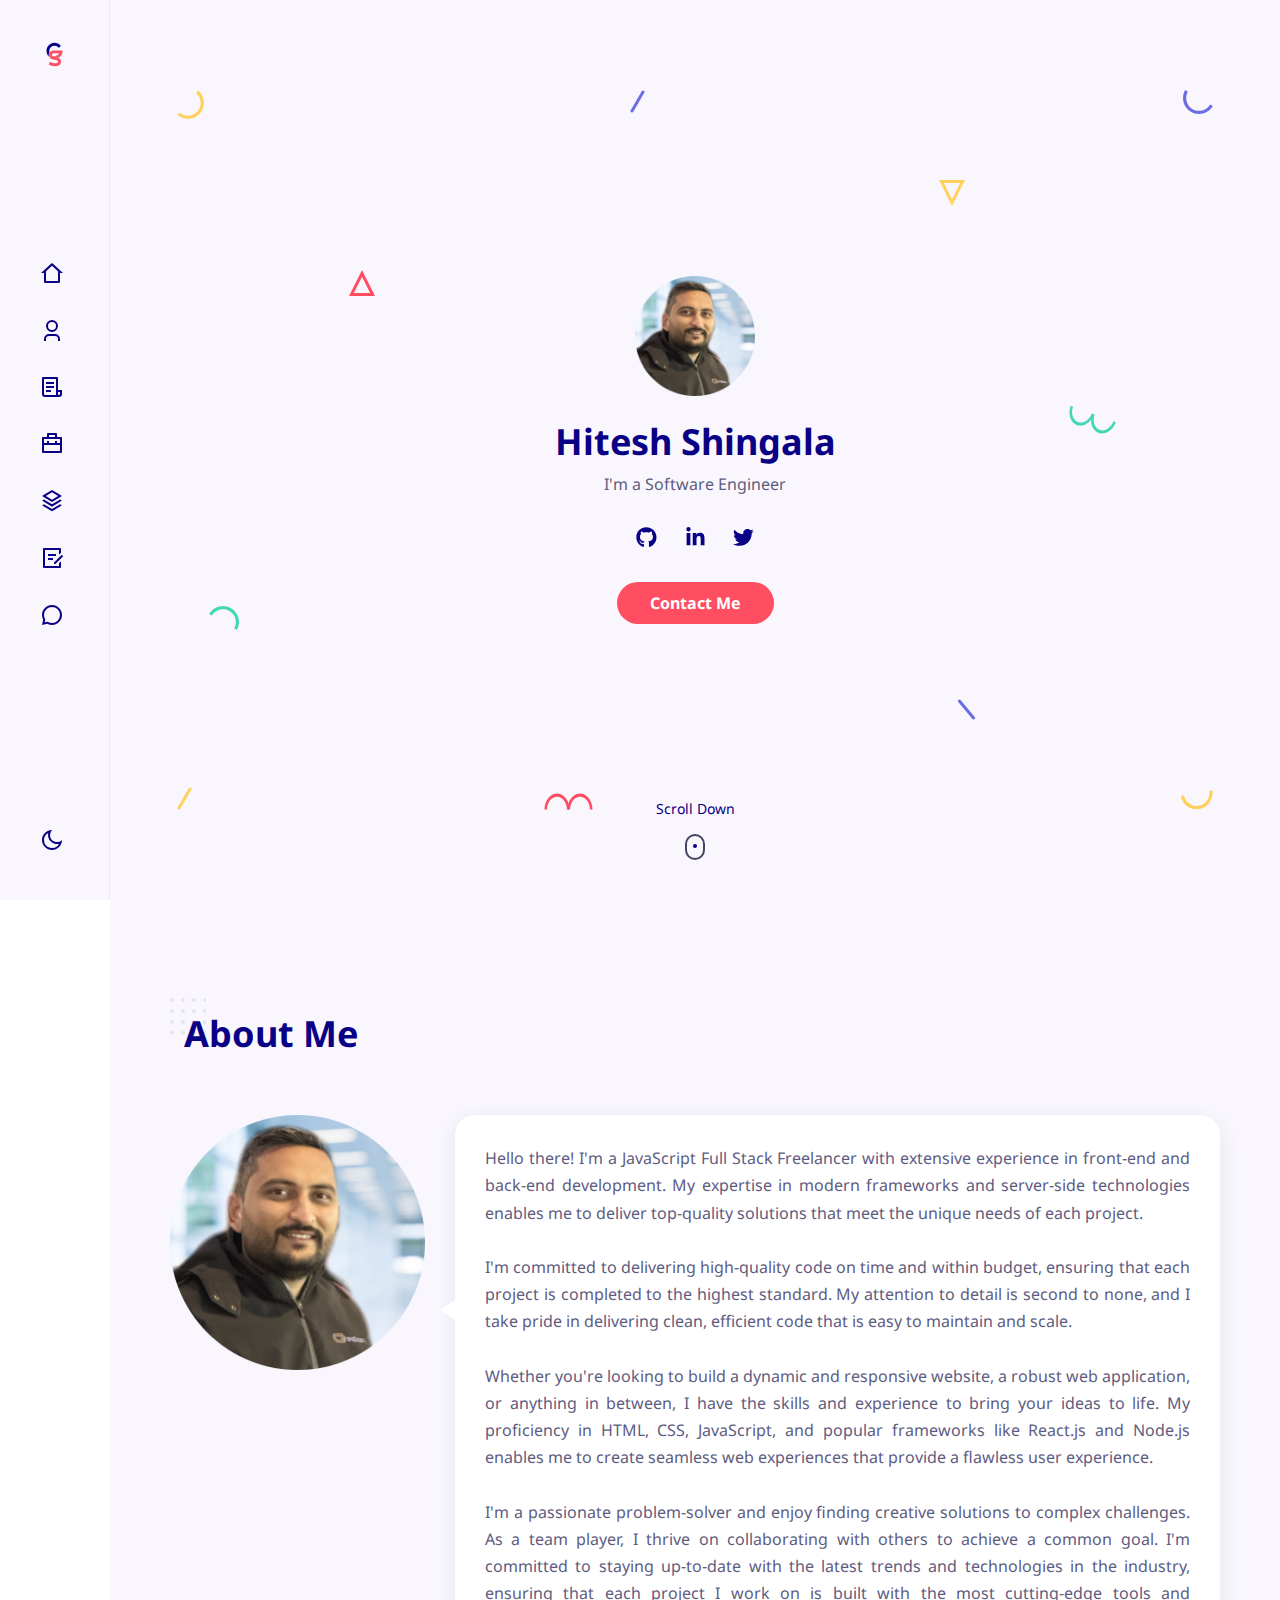
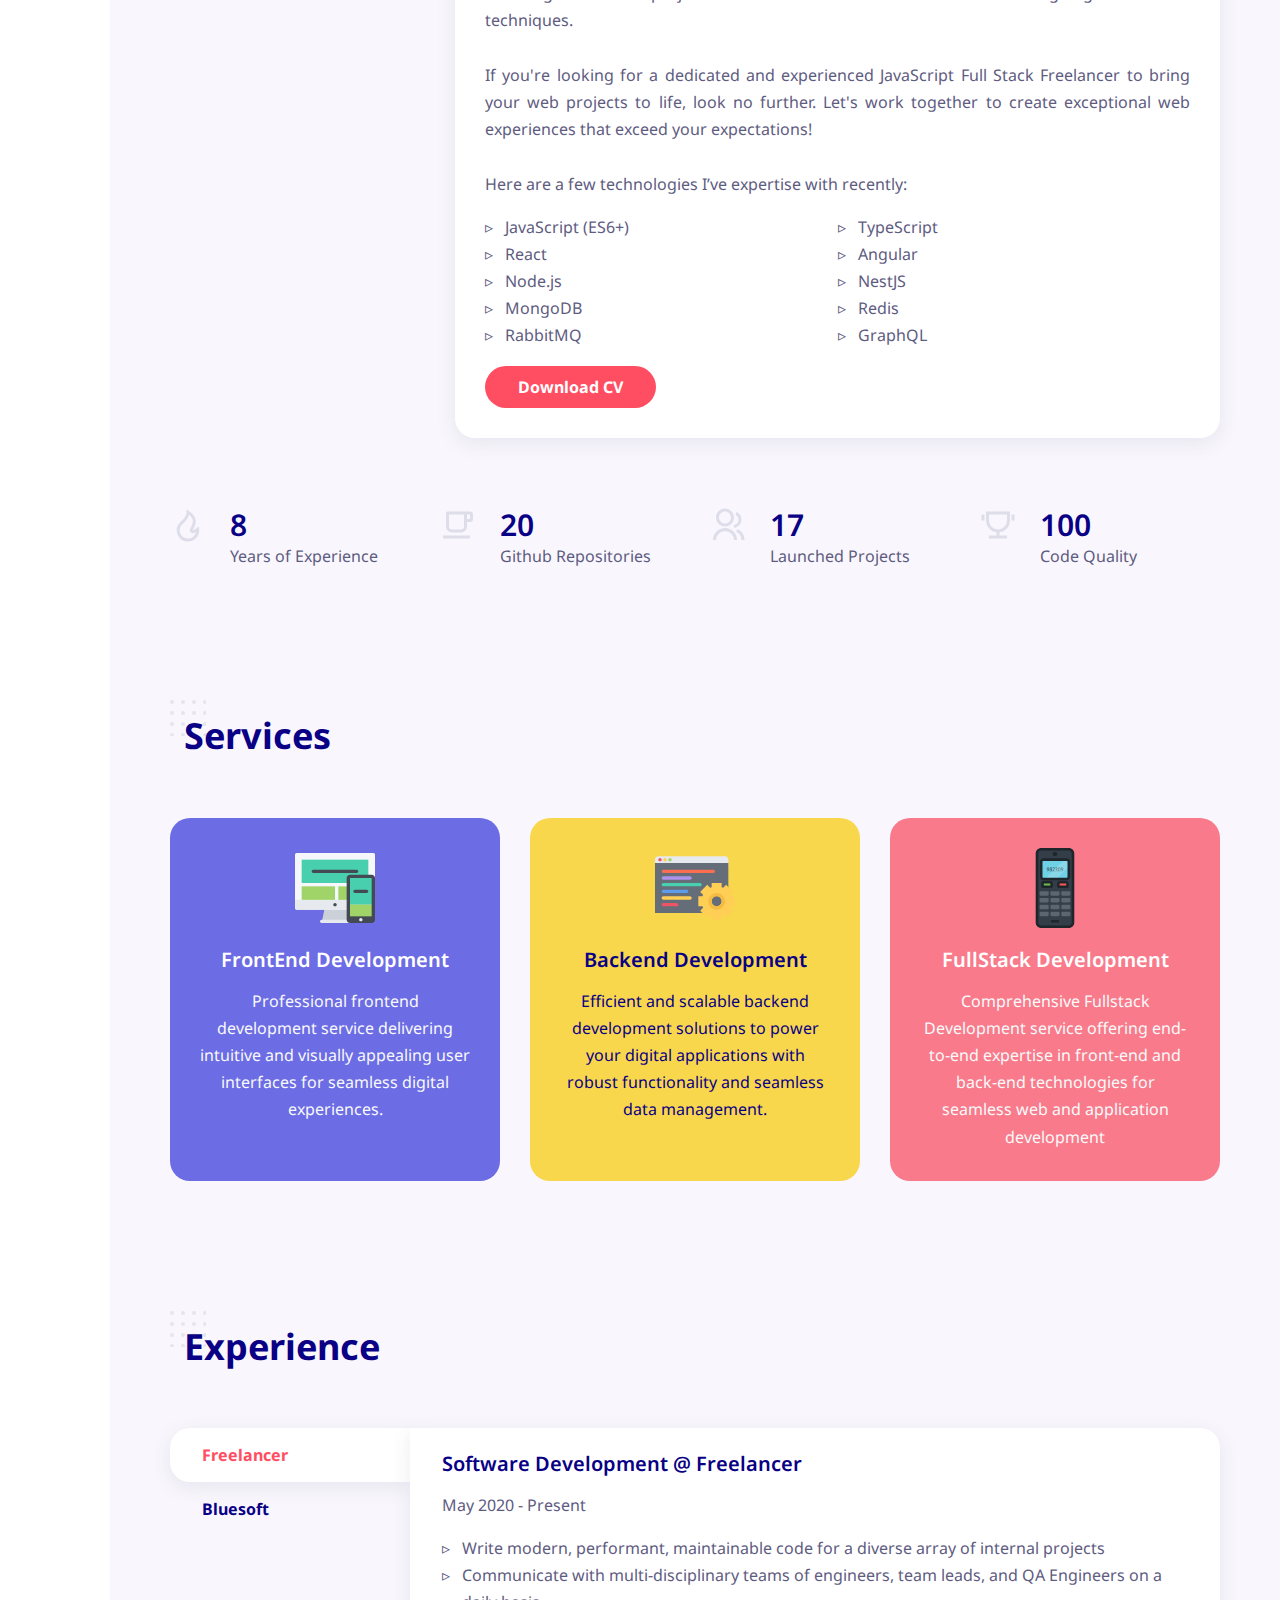
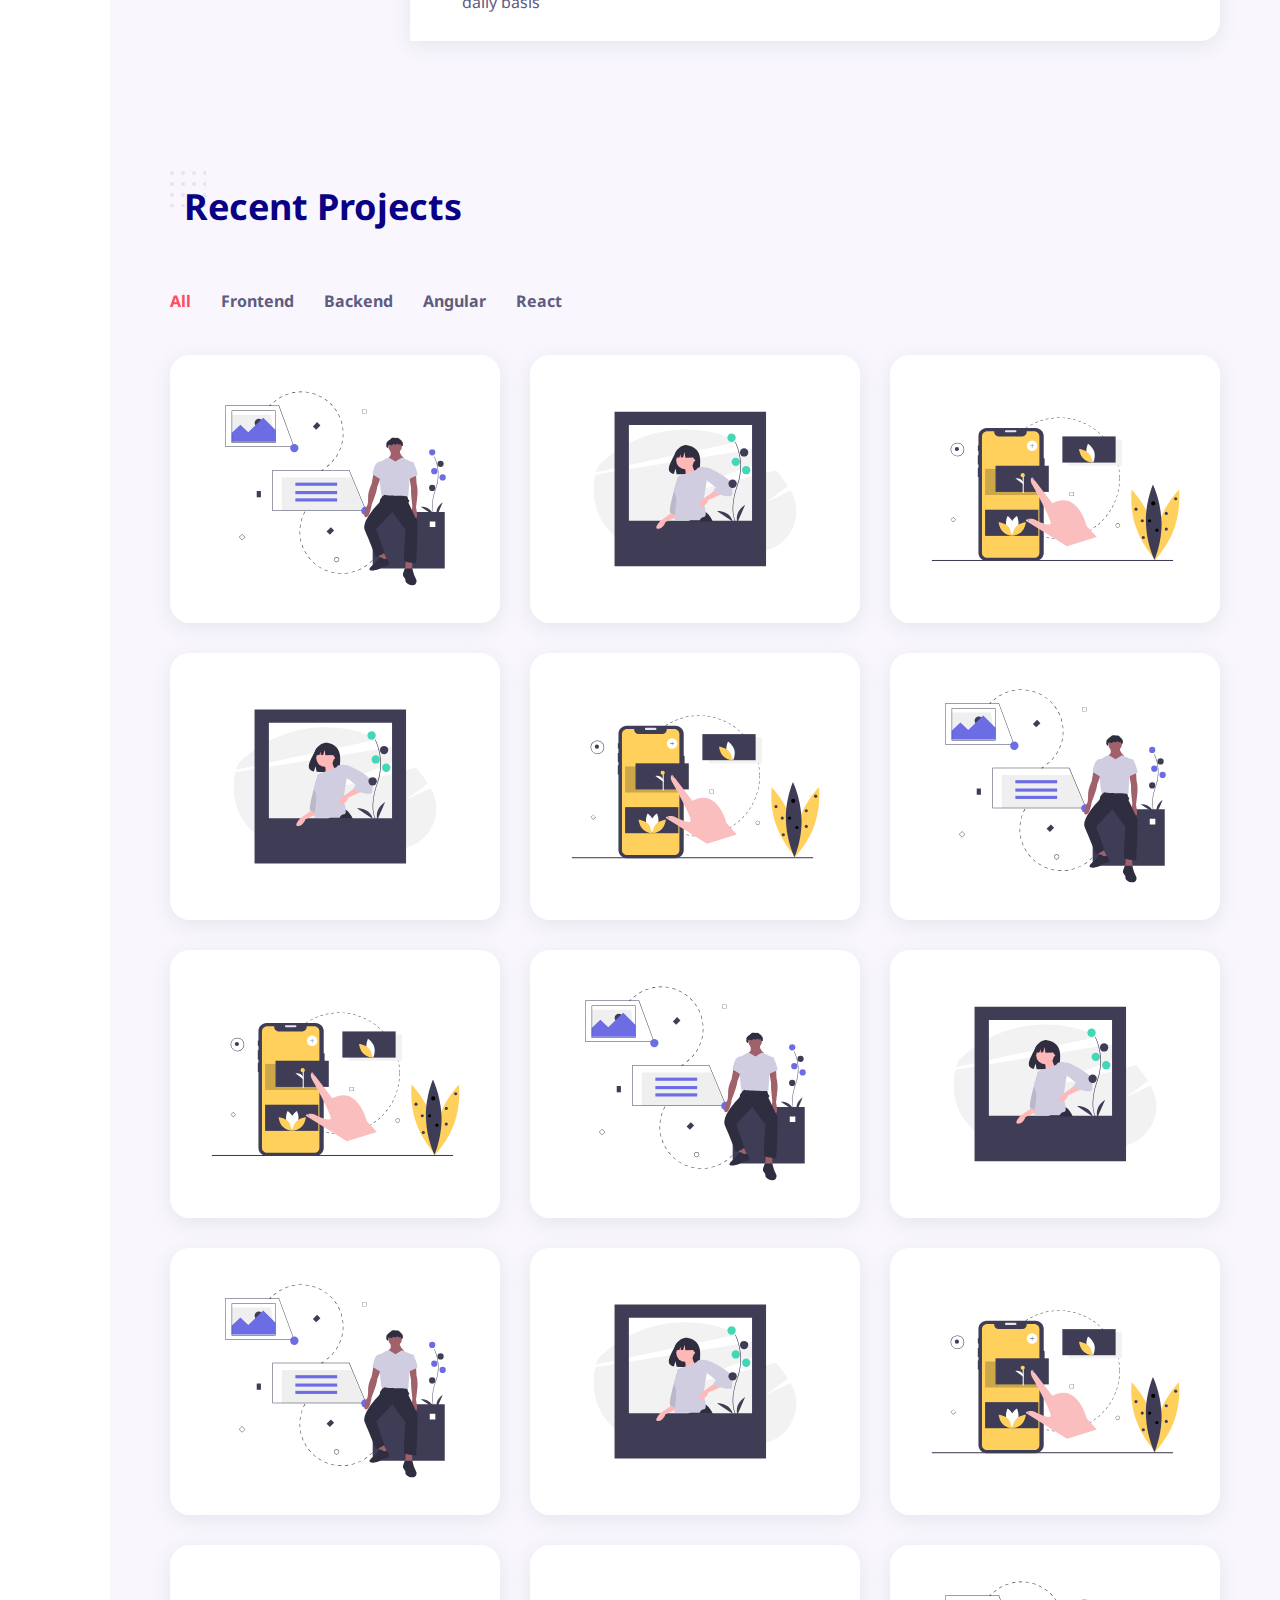
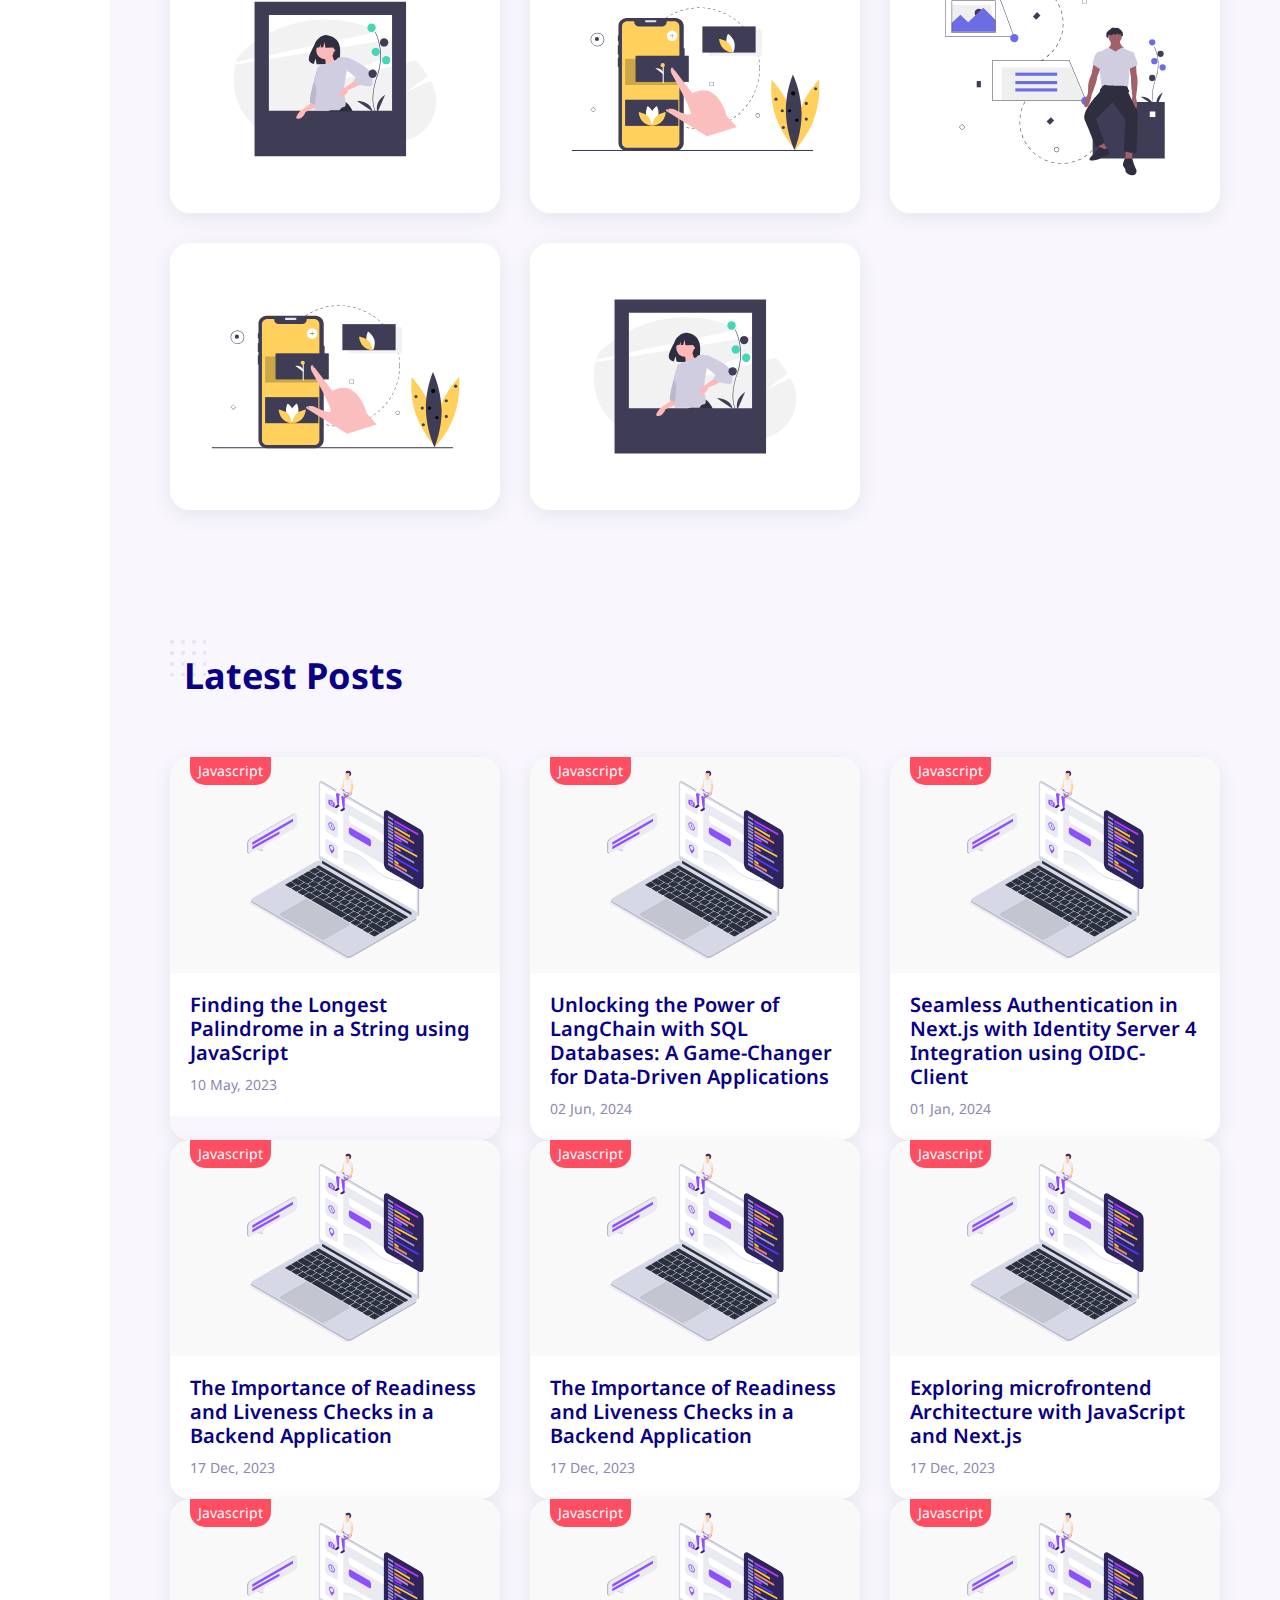
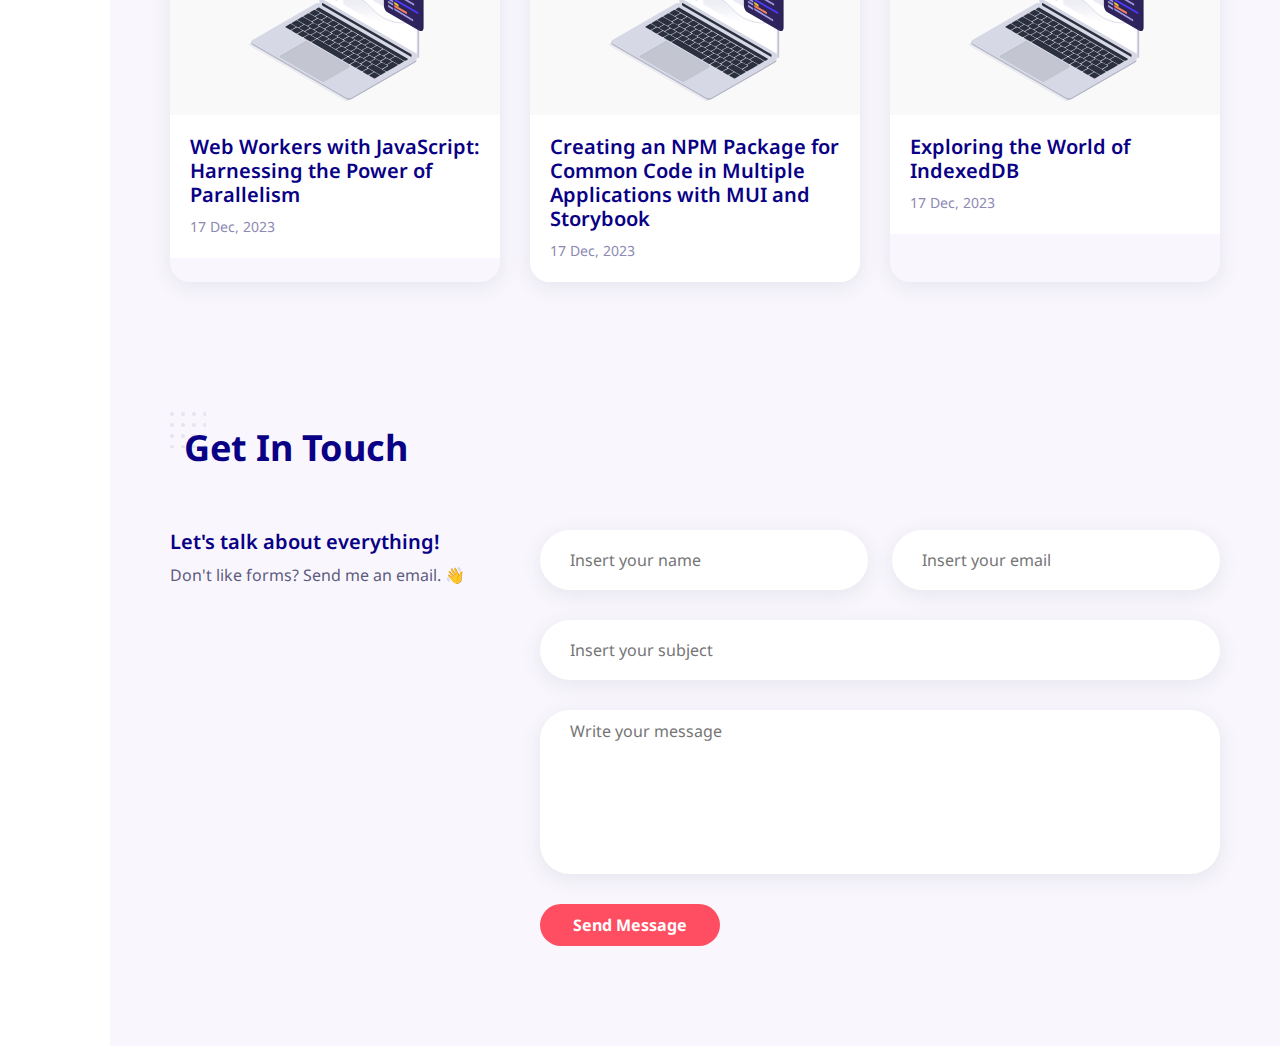
==== commit d977e031: "update index.html and asset-manifest.json for new JavaScript file; add license files for dependencie" ====
--- a/index.html
+++ b/index.html
@@ -1,17 +1 @@
-<!doctype html>
-<html lang="en">
-
-<head>
-    <meta charset="UTF-8">
-    <meta http-equiv="X-UA-Compatible" content="IE=edge">
-    <meta name="viewport" content="width=device-width,initial-scale=1">
-    <title>Hitesh Shingala</title>
-    <script defer="defer" src="./static/js/main.b0143d32.js"></script>
-    <link href="./static/css/main.a85759d8.css" rel="stylesheet">
-</head>
-
-<body>
-    <div id="root"></div>
-</body>
-
-</html>+<!doctype html><html lang="en"><head><meta charset="UTF-8"><meta http-equiv="X-UA-Compatible" content="IE=edge"><meta name="viewport" content="width=device-width,initial-scale=1"><title>Hitesh Shingala</title><script defer="defer" src="./static/js/main.99c6f3be.js"></script><link href="./static/css/main.a85759d8.css" rel="stylesheet"></head><body><div id="root"></div></body></html>